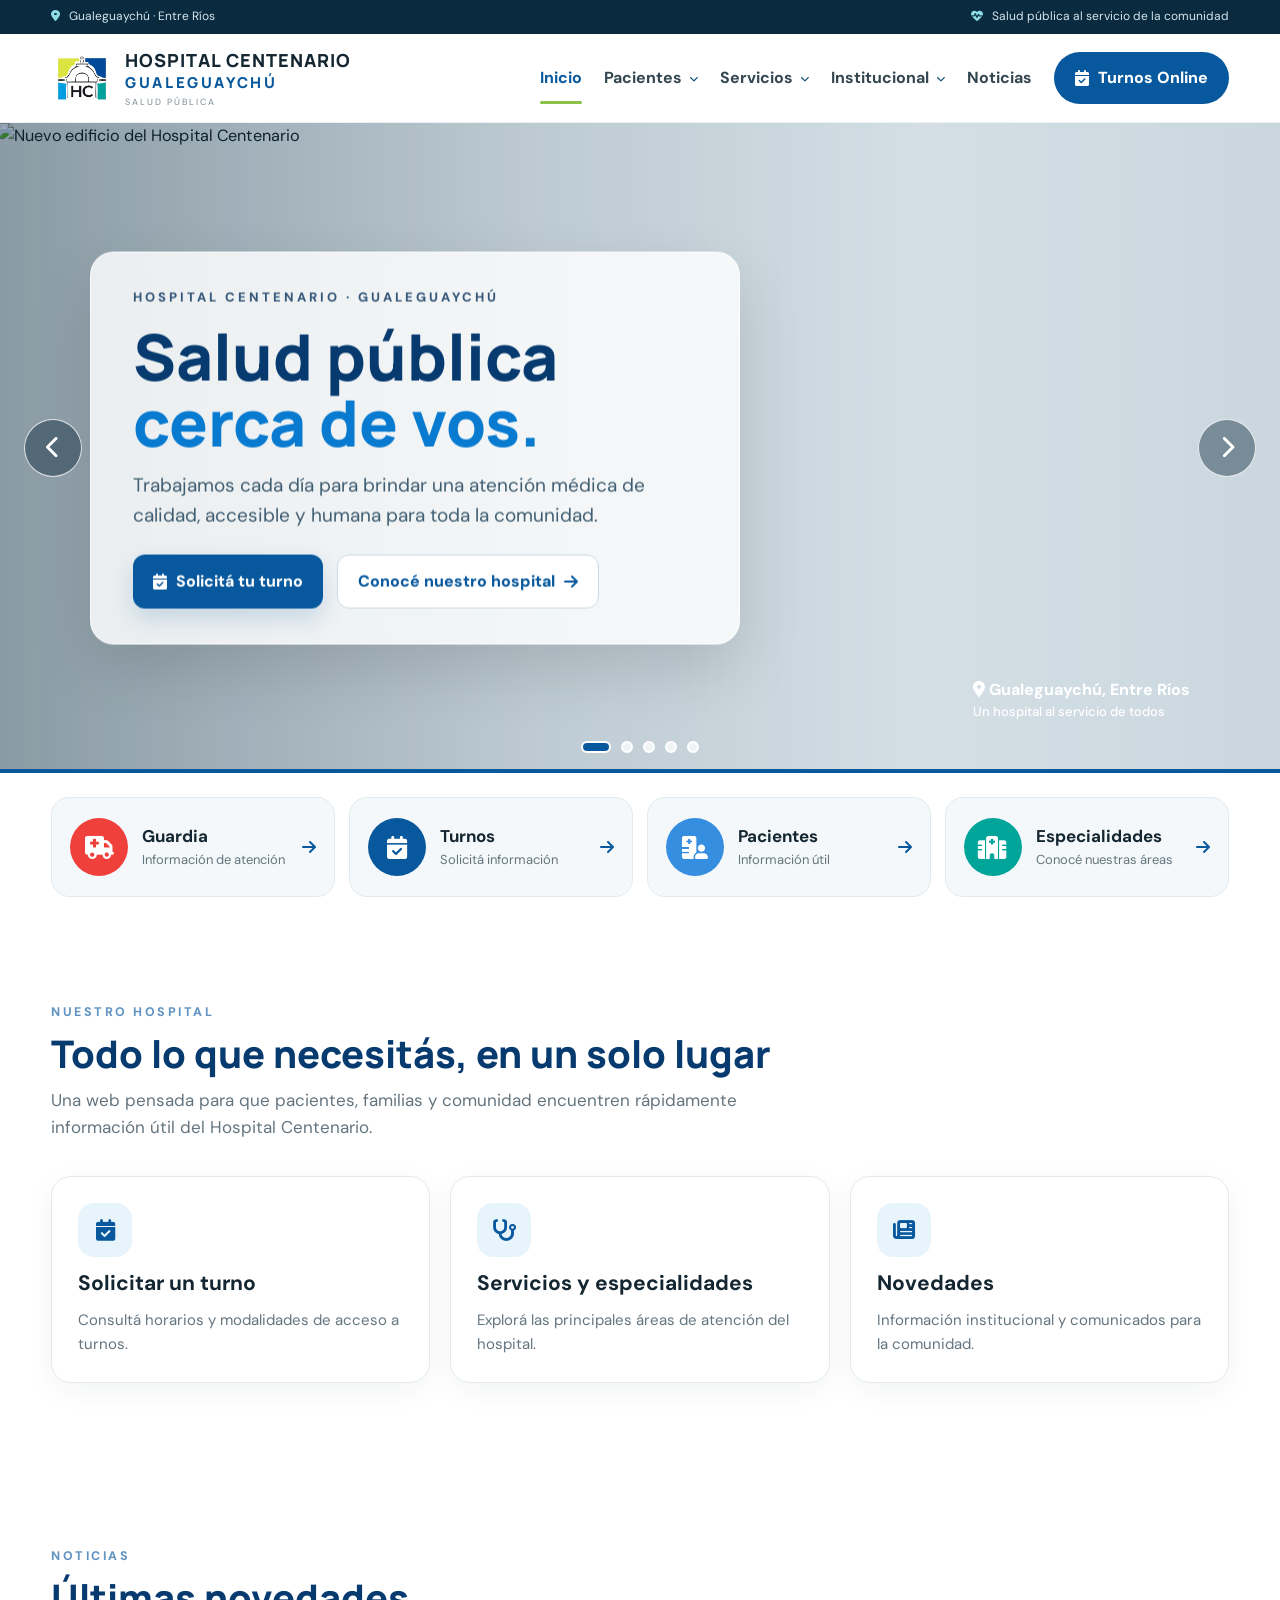
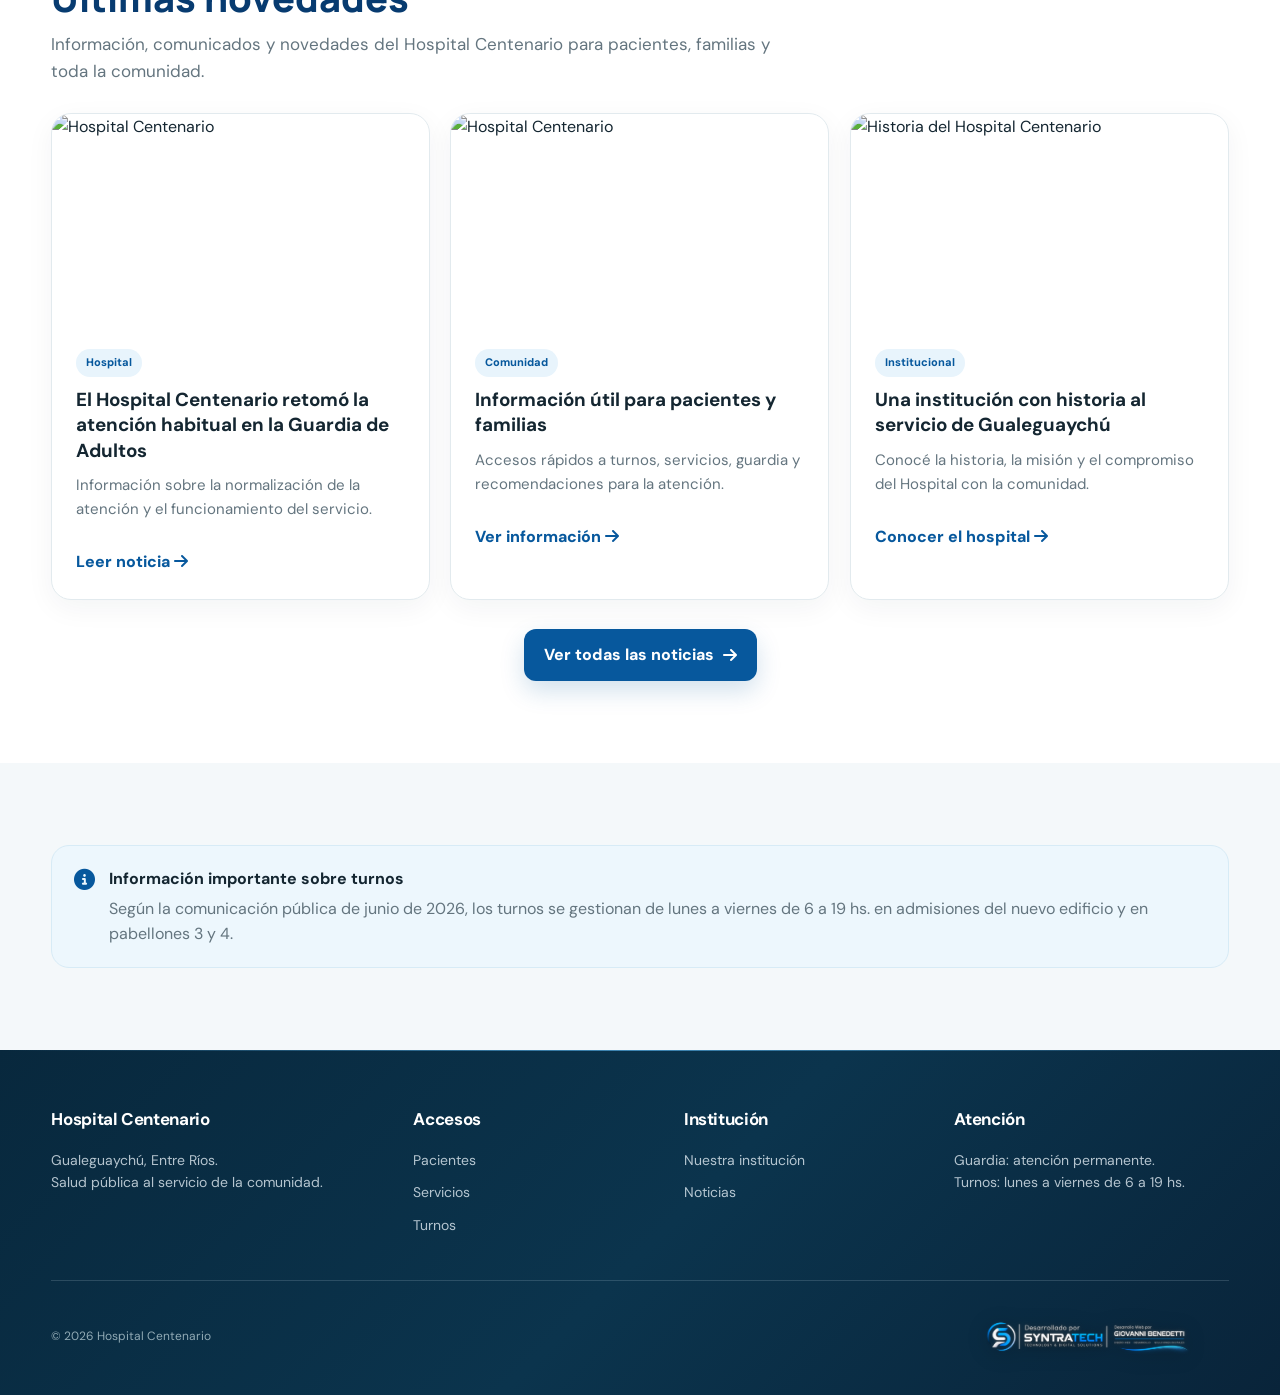
==== index.html @ bd47ceba "initial commit" ====
<!doctype html><html lang="es"><head><meta charset="utf-8"><meta name="viewport" content="width=device-width,initial-scale=1"><meta name="description" content="Hospital Centenario Gualeguaychú"><title>Inicio | Hospital Centenario</title><link rel="preconnect" href="https://fonts.googleapis.com"><link rel="preconnect" href="https://fonts.gstatic.com" crossorigin><link href="https://fonts.googleapis.com/css2?family=DM+Sans:wght@400;500;600;700;800&family=Manrope:wght@700;800&display=swap" rel="stylesheet"><link rel="stylesheet" href="https://cdnjs.cloudflare.com/ajax/libs/font-awesome/6.5.2/css/all.min.css"><link rel="stylesheet" href="style.css"><link rel="stylesheet" href="portal.css"></head><body><div class="topbar"><div class="container topbar__inner"><span><i class="fa-solid fa-location-dot"></i> Gualeguaychú · Entre Ríos</span><span><i class="fa-solid fa-heart-pulse"></i> Salud pública al servicio de la comunidad</span></div></div><header class="header"><div class="container header__inner"><a class="brand" href="index.html"><img src="images/logo.png" alt="Hospital Centenario"><div class="brand__name"><strong>HOSPITAL CENTENARIO</strong><span>GUALEGUAYCHÚ</span><small>SALUD PÚBLICA</small></div></a><button class="menu-toggle" id="menuToggle" aria-label="Abrir menú"><i class="fa-solid fa-bars"></i></button><nav class="nav" id="nav"><a class="active" href="index.html">Inicio</a><div class="nav-dropdown "><button class="nav-dropdown__toggle" type="button" aria-expanded="false" aria-haspopup="true">Pacientes <i class="fa-solid fa-chevron-down"></i></button><div class="nav-dropdown__menu"><a href="turnos.html"><i class="fa-solid fa-calendar-check"></i><span><strong>Turnos y admisión</strong><small>Cómo gestionar tu atención</small></span></a><a href="pacientes.html#guardia"><i class="fa-solid fa-truck-medical"></i><span><strong>Guardia y emergencias</strong><small>Información de atención</small></span></a><a href="pacientes.html#informacion"><i class="fa-solid fa-hospital-user"></i><span><strong>Información para pacientes</strong><small>Antes de venir y preguntas frecuentes</small></span></a></div></div><div class="nav-dropdown "><button class="nav-dropdown__toggle" type="button" aria-expanded="false" aria-haspopup="true">Servicios <i class="fa-solid fa-chevron-down"></i></button><div class="nav-dropdown__menu"><a href="servicios.html#especialidades"><i class="fa-solid fa-stethoscope"></i><span><strong>Especialidades</strong><small>Áreas de atención médica</small></span></a><a href="servicios.html#diagnostico"><i class="fa-solid fa-microscope"></i><span><strong>Diagnóstico y estudios</strong><small>Laboratorio e imágenes</small></span></a><a href="servicios.html#apoyo"><i class="fa-solid fa-hands-holding-circle"></i><span><strong>Servicios de apoyo</strong><small>Atención integral y acompañamiento</small></span></a></div></div><div class="nav-dropdown "><button class="nav-dropdown__toggle" type="button" aria-expanded="false" aria-haspopup="true">Institucional <i class="fa-solid fa-chevron-down"></i></button><div class="nav-dropdown__menu"><a href="institucional.html#historia"><i class="fa-solid fa-landmark"></i><span><strong>Nuestra historia</strong><small>Conocé nuestro recorrido</small></span></a><a href="institucional.html#valores"><i class="fa-solid fa-heart"></i><span><strong>Nuestros valores</strong><small>Principios que nos guían</small></span></a><a href="institucional.html#autoridades"><i class="fa-solid fa-users"></i><span><strong>Autoridades</strong><small>Equipo directivo</small></span></a></div></div><a class="" href="noticias.html">Noticias</a><button class="btn btn--nav" data-turnos><i class="fa-solid fa-calendar-check"></i> Turnos Online</button></nav></div></header><main><section class="hero" id="inicio"><div class="hero__slide active"><img class="hero-photo hero-photo--01" src="https://eldiacdn.eleco.com.ar/media/2024/01/hospital_bice.jpeg" fetchpriority="high" decoding="async" alt="Nuevo edificio del Hospital Centenario"><div class="hero__content"><div class="eyebrow">HOSPITAL CENTENARIO · GUALEGUAYCHÚ</div><h1>Salud pública<br><span>cerca de vos.</span></h1><p>Trabajamos cada día para brindar una atención médica de calidad, accesible y humana para toda la comunidad.</p><div class="hero__actions"><a class="btn btn--primary" href="turnos.html"><i class="fa-solid fa-calendar-check"></i> Solicitá tu turno</a><a class="btn btn--outline" href="institucional.html">Conocé nuestro hospital <i class="fa-solid fa-arrow-right"></i></a></div></div><div class="hero__location"><i class="fa-solid fa-location-dot"></i> Gualeguaychú, Entre Ríos<small>Un hospital al servicio de todos</small></div></div><div class="hero__slide"><img class="hero-photo hero-photo--02" src="images/hero-02-hq.jpg" loading="lazy" decoding="async" alt="Equipo de salud"><div class="hero__content"><div class="eyebrow">EQUIPO DE SALUD</div><h1>Profesionales<br><span>al servicio de la comunidad.</span></h1><p>Un equipo comprometido con la atención integral y el acompañamiento de cada paciente.</p><div class="hero__actions"><a class="btn btn--primary" href="servicios.html">Ver especialidades <i class="fa-solid fa-stethoscope"></i></a><a class="btn btn--outline" href="pacientes.html">Información para pacientes <i class="fa-solid fa-arrow-right"></i></a></div></div></div><div class="hero__slide"><img class="hero-photo hero-photo--03" src="https://media.lacapital.com.ar/p/254cf9d6b8d3db5d94f2492c97a70200/adjuntos/205/imagenes/009/800/0009800820/1200x675/smart/hospital-bicentenario-gualeguaychu-interiorjpg.jpg" loading="lazy" decoding="async" alt="Edificio histórico"><div class="hero__content"><div class="eyebrow">HISTORIA Y COMUNIDAD</div><h1>Una institución<br><span>con historia.</span></h1><p>Conocé nuestra institución y el lugar que ocupa en la historia sanitaria de Gualeguaychú.</p><div class="hero__actions"><a class="btn btn--primary" href="institucional.html">Nuestra historia <i class="fa-solid fa-arrow-right"></i></a></div></div></div><div class="hero__slide"><img class="hero-photo hero-photo--04" src="https://diarioelargentino.com/galeria/fotos/2025/05/09/m_1746826974_44833.webp" loading="lazy" decoding="async" alt="Edificio del hospital"><div class="hero__content"><div class="eyebrow">ATENCIÓN Y SERVICIOS</div><h1>Encontrá la atención<br><span>que necesitás.</span></h1><p>Accedé a guardia, especialidades, laboratorio, diagnóstico y otros servicios.</p><div class="hero__actions"><a class="btn btn--primary" href="servicios.html">Ver servicios <i class="fa-solid fa-hospital"></i></a><a class="btn btn--outline" href="pacientes.html#guardia">Información de guardia <i class="fa-solid fa-arrow-right"></i></a></div></div></div><div class="hero__slide"><img class="hero-photo hero-photo--05" src="https://viapais.com.ar/_next/image/?q=75&url=https%3A%2F%2Fweb-viapais.lilax.io%2Fresizer%2Fv2%2FGEYTQZTFGJTDCZJWHEZTMZJYGQ.jpg&w=980" loading="lazy" decoding="async" alt="Edificio moderno del hospital"><div class="hero__content"><div class="eyebrow">HOSPITAL CENTENARIO</div><h1>Más acceso,<br><span>más salud para todos.</span></h1><p>Información clara para ayudarte a gestionar turnos, consultas y trámites.</p><div class="hero__actions"><a class="btn btn--primary" href="turnos.html">Gestión de turnos <i class="fa-solid fa-calendar-check"></i></a><a class="btn btn--outline" href="pacientes.html">Guía para pacientes <i class="fa-solid fa-arrow-right"></i></a></div></div></div><button class="hero__arrow prev" aria-label="Anterior"><i class="fa-solid fa-chevron-left"></i></button><button class="hero__arrow next" aria-label="Siguiente"><i class="fa-solid fa-chevron-right"></i></button><div class="hero__dots"><button class="hero__dot active" aria-label="Slide 1"></button><button class="hero__dot" aria-label="Slide 2"></button><button class="hero__dot" aria-label="Slide 3"></button><button class="hero__dot" aria-label="Slide 4"></button><button class="hero__dot" aria-label="Slide 5"></button></div><div class="progress" id="heroProgress"></div></section><section class="access"><div class="container access__grid"><a class="access-card red" href="pacientes.html#guardia"><span class="access-icon"><i class="fa-solid fa-truck-medical"></i></span><span><strong>Guardia</strong><small>Información de atención</small></span><i class="fa-solid fa-arrow-right"></i></a><a class="access-card blue" href="turnos.html"><span class="access-icon"><i class="fa-solid fa-calendar-check"></i></span><span><strong>Turnos</strong><small>Solicitá información</small></span><i class="fa-solid fa-arrow-right"></i></a><a class="access-card cyan" href="pacientes.html"><span class="access-icon"><i class="fa-solid fa-hospital-user"></i></span><span><strong>Pacientes</strong><small>Información útil</small></span><i class="fa-solid fa-arrow-right"></i></a><a class="access-card green" href="servicios.html"><span class="access-icon"><i class="fa-solid fa-hospital"></i></span><span><strong>Especialidades</strong><small>Conocé nuestras áreas</small></span><i class="fa-solid fa-arrow-right"></i></a></div></section><section class="section"><div class="container"><div class="section-head"><div class="eyebrow-blue">NUESTRO HOSPITAL</div><h2>Todo lo que necesitás, en un solo lugar</h2><p class="section-lead">Una web pensada para que pacientes, familias y comunidad encuentren rápidamente información útil del Hospital Centenario.</p></div><div class="grid-3"><a class="card" href="turnos.html"><div class="iconbox"><i class="fa-solid fa-calendar-check"></i></div><h3>Solicitar un turno</h3><p>Consultá horarios y modalidades de acceso a turnos.</p></a><a class="card" href="servicios.html"><div class="iconbox"><i class="fa-solid fa-stethoscope"></i></div><h3>Servicios y especialidades</h3><p>Explorá las principales áreas de atención del hospital.</p></a><a class="card" href="noticias.html"><div class="iconbox"><i class="fa-solid fa-newspaper"></i></div><h3>Novedades</h3><p>Información institucional y comunicados para la comunidad.</p></a></div></div></section><section class="section news-home"><div class="container"><div class="section-head"><div class="eyebrow-blue">NOTICIAS</div><h2>Últimas novedades</h2><p class="section-lead">Información, comunicados y novedades del Hospital Centenario para pacientes, familias y toda la comunidad.</p></div><div class="grid-3"><article class="card news-card"><img class="hero-photo hero-photo--05" src="https://viapais.com.ar/_next/image/?q=75&url=https%3A%2F%2Fweb-viapais.lilax.io%2Fresizer%2Fv2%2FGEYTQZTFGJTDCZJWHEZTMZJYGQ.jpg&w=980" loading="lazy" decoding="async" alt="Hospital Centenario"><div class="news-card__body"><span class="tag">Hospital</span><h3>El Hospital Centenario retomó la atención habitual en la Guardia de Adultos</h3><p>Información sobre la normalización de la atención y el funcionamiento del servicio.</p><a href="noticias.html">Leer noticia <i class="fa-solid fa-arrow-right"></i></a></div></article><article class="card news-card"><img class="hero-photo hero-photo--01" src="https://eldiacdn.eleco.com.ar/media/2024/01/hospital_bice.jpeg" fetchpriority="high" decoding="async" alt="Hospital Centenario"><div class="news-card__body"><span class="tag">Comunidad</span><h3>Información útil para pacientes y familias</h3><p>Accesos rápidos a turnos, servicios, guardia y recomendaciones para la atención.</p><a href="pacientes.html">Ver información <i class="fa-solid fa-arrow-right"></i></a></div></article><article class="card news-card"><img class="hero-photo hero-photo--03" src="https://media.lacapital.com.ar/p/254cf9d6b8d3db5d94f2492c97a70200/adjuntos/205/imagenes/009/800/0009800820/1200x675/smart/hospital-bicentenario-gualeguaychu-interiorjpg.jpg" loading="lazy" decoding="async" alt="Historia del Hospital Centenario"><div class="news-card__body"><span class="tag">Institucional</span><h3>Una institución con historia al servicio de Gualeguaychú</h3><p>Conocé la historia, la misión y el compromiso del Hospital con la comunidad.</p><a href="institucional.html">Conocer el hospital <i class="fa-solid fa-arrow-right"></i></a></div></article></div><div class="section-actions"><a class="btn btn--primary" href="noticias.html">Ver todas las noticias <i class="fa-solid fa-arrow-right"></i></a></div></div></section><section class="section alt"><div class="container"><div class="notice"><i class="fa-solid fa-circle-info"></i><div><strong>Información importante sobre turnos</strong><p>Según la comunicación pública de junio de 2026, los turnos se gestionan de lunes a viernes de 6 a 19 hs. en admisiones del nuevo edificio y en pabellones 3 y 4.</p></div></div></div></section></main><footer class="footer"><div class="container footer__grid"><div><h3>Hospital Centenario</h3><p>Gualeguaychú, Entre Ríos.<br>Salud pública al servicio de la comunidad.</p></div><div class="footer-column footer-column--access"><h3>Accesos</h3><a href="pacientes.html">Pacientes</a><a href="servicios.html">Servicios</a><a href="turnos.html">Turnos</a></div><div class="footer-column footer-column--institution"><h3>Institución</h3><a href="institucional.html">Nuestra institución</a><a href="noticias.html">Noticias</a></div><div><h3>Atención</h3><p>Guardia: atención permanente.</p><p>Turnos: lunes a viernes de 6 a 19 hs.</p></div></div><div class="container footer__bottom"><span>© <span id="year"></span> Hospital Centenario</span><span class="footer-project-label"></span><span class="footer-project-signature"><img src="images/firma-syntratech.png" alt="Desarrollado por SyntraTech — Desarrollo Web por Giovanni Benedetti" loading="lazy"></span></div>

</footer><button class="backtop" id="backTop" aria-label="Volver arriba"><i class="fa-solid fa-arrow-up"></i></button><div class="modal" id="turnModal"><div class="modal__box"><button class="modal__close" data-close aria-label="Cerrar"><i class="fa-solid fa-xmark"></i></button><div class="eyebrow-blue">GESTIÓN DE TURNOS</div><h2>¿Cómo querés gestionar tu turno?</h2><p>La información publicada en junio de 2026 indica atención para turnos de lunes a viernes de 6 a 19 hs. en admisiones del nuevo edificio y pabellones 3 y 4.</p><div class="modal-actions"><a href="turnos.html"><strong>Ver información completa</strong><span>Horarios, admisiones y cancelaciones</span></a><a href="tel:+543446428034"><strong>Llamar al hospital</strong><span>+54 3446 42-8034</span></a></div></div></div><script src="portal.js"></script><script src="script.js"></script><script src="v40-enhancements.js"></script>
</body></html>
---- style.css ----
:root{--blue:#07589d;--blue2:#087bd0;--dark:#092a3f;--green:#00a59a;--cyan:#08a8d1;--red:#dc5a50;--ink:#142631;--muted:#64757f;--soft:#f4f8fa;--line:#e2eaee;--white:#fff;--shadow:0 18px 50px rgba(18,48,65,.10);--radius:20px}
*{box-sizing:border-box;margin:0;padding:0}html{scroll-behavior:smooth}body{font-family:"DM Sans",sans-serif;color:var(--ink);background:#fff;line-height:1.6}a{text-decoration:none;color:inherit}button,input,select,textarea{font:inherit}.container{width:min(1180px,92%);margin:auto}
.topbar{height:34px;background:var(--dark);color:#d7e5eb;font-size:12px}.topbar__inner{height:100%;display:flex;justify-content:space-between;align-items:center}.topbar i{color:#8edce8;margin-right:6px}
.header{position:sticky;top:0;z-index:1000;background:rgba(255,255,255,.97);backdrop-filter:blur(15px);border-bottom:1px solid rgba(20,70,95,.08)}.header__inner{min-height:88px;display:flex;align-items:center;justify-content:space-between}.brand{display:flex;align-items:center;gap:12px}.brand img{width:62px;height:62px;object-fit:contain}.brand__name strong,.brand__name span,.brand__name small{display:block;line-height:1.05}.brand__name strong{font:800 18px Manrope,sans-serif;letter-spacing:1px}.brand__name span{color:var(--blue);font:800 15px Manrope,sans-serif;letter-spacing:2.6px}.brand__name small{margin-top:5px;color:#7d8c94;font-size:9px;letter-spacing:2px}.nav{display:flex;align-items:center;gap:22px}.nav a{font-size:14px;font-weight:700;color:#334650;padding:31px 0;position:relative}.nav a:hover,.nav a.active{color:var(--blue)}.nav a.active:after{content:"";position:absolute;left:0;right:0;bottom:18px;height:3px;border-radius:10px;background:var(--blue)}.btn{border:0;border-radius:12px;padding:13px 20px;display:inline-flex;align-items:center;justify-content:center;gap:9px;font-weight:800;cursor:pointer;transition:.25s}.btn:hover{transform:translateY(-2px)}.btn--nav{background:var(--blue);color:#fff;border-radius:999px;padding:13px 21px}.btn--primary{background:var(--blue);color:#fff;box-shadow:0 10px 25px rgba(7,88,157,.18)}.btn--outline{background:#fff;color:var(--blue);border:1px solid #cbdce6}.btn--danger{background:var(--red);color:#fff}.menu-toggle{display:none;border:0;background:transparent;font-size:25px;color:var(--ink)}
.hero{position:relative;height:650px;overflow:hidden;background:#dce7ed}.hero__slide{position:absolute;inset:0;opacity:0;visibility:hidden;transition:opacity .7s}.hero__slide.active{opacity:1;visibility:visible}.hero__slide img{width:100%;height:100%;object-fit:cover;filter:saturate(1.04) contrast(1.03);transform:scale(1.015);backface-visibility:hidden;-webkit-backface-visibility:hidden}.hero__slide:after{content:"";position:absolute;inset:0;background:linear-gradient(90deg,rgba(5,31,48,.38) 0%,rgba(5,31,48,.14) 42%,rgba(5,31,48,.04) 72%,rgba(5,31,48,.08) 100%);pointer-events:none}.hero__content{position:absolute;z-index:2;left:7%;top:50%;transform:translateY(-50%);width:min(650px,58%);padding:35px 42px;background:rgba(255,255,255,.82);backdrop-filter:blur(8px);border:1px solid rgba(255,255,255,.75);border-radius:24px;box-shadow:0 25px 60px rgba(0,0,0,.13)}.eyebrow{font-size:13px;font-weight:800;letter-spacing:3px;color:#35577a}.hero h1{font:800 clamp(42px,5vw,70px)/1.03 Manrope,sans-serif;margin:15px 0;color:#073b70}.hero h1 span{color:#087bd0}.hero p{font-size:19px;color:#3e5c70;max-width:610px}.hero__actions{display:flex;gap:14px;margin-top:24px}.hero__arrow{position:absolute;z-index:4;top:50%;transform:translateY(-50%);width:58px;height:58px;border-radius:50%;border:1px solid rgba(255,255,255,.8);background:rgba(5,35,55,.42);color:#fff;font-size:23px;cursor:pointer}.hero__arrow.prev{left:24px}.hero__arrow.next{right:24px}.hero__dots{position:absolute;z-index:5;bottom:20px;left:50%;transform:translateX(-50%);display:flex;gap:10px}.hero__dot{width:12px;height:12px;border-radius:50%;border:2px solid #fff;background:rgba(255,255,255,.75);cursor:pointer}.hero__dot.active{width:30px;border-radius:20px;background:var(--blue)}.hero__location{position:absolute;z-index:3;right:7%;bottom:50px;color:#fff;font-weight:800;font-size:16px}.hero__location small{display:block;font-weight:500;font-size:13px}.progress{position:absolute;z-index:5;left:0;bottom:0;height:4px;background:var(--blue);width:0}.progress.run{animation:progress 5s linear forwards}@keyframes progress{from{width:0}to{width:100%}}
.access{padding:24px 0;background:#fff}.access__grid{display:grid;grid-template-columns:repeat(4,1fr);gap:14px}.access-card{border:1px solid var(--line);background:var(--soft);border-radius:18px;padding:18px;display:flex;align-items:center;gap:14px;min-height:100px;transition:.25s}.access-card:hover{transform:translateY(-3px);box-shadow:var(--shadow)}.access-icon{width:58px;height:58px;border-radius:50%;display:grid;place-items:center;color:#fff;font-size:23px;flex:0 0 auto}.access-card strong{display:block;font-size:17px}.access-card small{display:block;color:var(--muted);font-size:13px}.access-card>i{margin-left:auto;color:var(--blue)}.blue .access-icon{background:var(--blue)}.red .access-icon{background:#ef403b}.green .access-icon{background:var(--green)}.cyan .access-icon{background:#368ee0}
.section{padding:82px 0}.section.alt{background:var(--soft)}.section-head{margin-bottom:35px}.eyebrow-blue{color:var(--blue);font-size:13px;font-weight:800;letter-spacing:2px}.section h2{font:800 38px/1.1 Manrope,sans-serif;color:#073b70;margin-top:10px}.section-lead{color:var(--muted);max-width:760px;font-size:17px;margin-top:12px}.grid-3{display:grid;grid-template-columns:repeat(3,1fr);gap:20px}.grid-2{display:grid;grid-template-columns:repeat(2,1fr);gap:22px}.card{background:#fff;border:1px solid var(--line);border-radius:20px;padding:26px;box-shadow:0 8px 28px rgba(18,48,65,.05)}.card h3{font-size:21px;margin:10px 0 7px}.card p{color:var(--muted);font-size:15px}.iconbox{width:54px;height:54px;border-radius:16px;display:grid;place-items:center;background:#e8f4fc;color:var(--blue);font-size:22px}.list{display:grid;gap:12px;margin-top:20px}.list li{list-style:none;padding:14px 16px;background:#fff;border:1px solid var(--line);border-radius:12px}.list li i{color:var(--blue);margin-right:9px}
.page-hero{padding:70px 0;background:linear-gradient(120deg,#eaf5fb,#fff);border-bottom:1px solid var(--line)}.page-hero h1{font:800 48px/1.08 Manrope,sans-serif;color:#073b70}.page-hero p{font-size:18px;color:var(--muted);max-width:760px;margin-top:12px}.breadcrumb{font-size:13px;color:var(--muted);margin-bottom:12px}.breadcrumb a{color:var(--blue);font-weight:700}
.notice{background:#edf7fd;border:1px solid #d7ebf6;border-radius:18px;padding:20px 22px;display:flex;gap:14px;align-items:flex-start}.notice i{color:var(--blue);font-size:21px;margin-top:3px}.notice strong{display:block}.notice p{color:var(--muted);margin-top:4px}
.news-card{overflow:hidden;padding:0}.news-card img{width:100%;height:210px;object-fit:cover}.news-card__body{padding:23px}.tag{display:inline-block;padding:5px 10px;border-radius:999px;background:#e8f4fc;color:var(--blue);font-size:11px;font-weight:800}.news-card h3{margin:12px 0 8px}.news-card a{color:var(--blue);font-weight:800;display:inline-block;margin-top:12px}
.form-grid{display:grid;grid-template-columns:1fr 1fr;gap:18px}.field{display:grid;gap:7px}.field.full{grid-column:1/-1}.field label{font-weight:700;font-size:14px}.field input,.field select,.field textarea{width:100%;border:1px solid #d6e2e8;border-radius:12px;padding:13px 14px;background:#fff;outline:none}.field textarea{min-height:130px;resize:vertical}.field input:focus,.field select:focus,.field textarea:focus{border-color:var(--blue);box-shadow:0 0 0 3px rgba(7,88,157,.08)}
.footer{background:#092a3f;color:#d7e5eb;padding:50px 0 25px}.footer__grid{display:grid;grid-template-columns:1.4fr 1fr 1fr 1.2fr;gap:35px}.footer h3{color:#fff;font-size:17px;margin-bottom:14px}.footer p,.footer a{color:#afc3cd;font-size:14px}.footer a{display:block;margin:8px 0}.footer a:hover{color:#fff}.footer__bottom{border-top:1px solid rgba(255,255,255,.12);margin-top:30px;padding-top:18px;display:flex;justify-content:space-between;font-size:12px;color:#91aab5}
.modal{position:fixed;inset:0;background:rgba(4,25,38,.65);z-index:2000;display:none;align-items:center;justify-content:center;padding:20px}.modal.open{display:flex}.modal__box{width:min(640px,100%);background:#fff;border-radius:24px;padding:30px;position:relative;box-shadow:0 30px 90px rgba(0,0,0,.25)}.modal__close{position:absolute;right:18px;top:15px;border:0;background:#eef5f8;border-radius:50%;width:40px;height:40px;cursor:pointer}.modal h2{font:800 30px Manrope,sans-serif;color:#073b70}.modal p{color:var(--muted);margin:8px 0 18px}.modal-actions{display:grid;gap:12px}.modal-actions a{padding:15px;border:1px solid var(--line);border-radius:14px}.modal-actions a strong{display:block}.modal-actions a span{color:var(--muted);font-size:13px}
.backtop{position:fixed;right:20px;bottom:20px;width:46px;height:46px;border:0;border-radius:50%;background:var(--blue);color:#fff;display:none;z-index:900}.backtop.show{display:block}
@media(max-width:1000px){.nav{gap:13px}.nav a{font-size:13px}.access__grid{grid-template-columns:repeat(2,1fr)}.grid-3{grid-template-columns:1fr 1fr}.footer__grid{grid-template-columns:1fr 1fr}.hero__content{left:5%;width:70%}}
@media(max-width:760px){.topbar{display:none}.header__inner{min-height:76px}.brand img{width:54px;height:54px}.brand__name strong{font-size:14px}.brand__name span{font-size:12px}.menu-toggle{display:block}.nav{position:absolute;left:4%;right:4%;top:76px;background:#fff;border:1px solid var(--line);border-radius:16px;padding:10px;display:none;flex-direction:column;align-items:stretch;gap:0;box-shadow:var(--shadow)}.nav.open{display:flex}.nav a{padding:13px 14px}.nav a.active:after{display:none}.btn--nav{margin:5px}.hero{height:650px}.hero__content{left:4%;right:4%;width:auto;top:auto;bottom:58px;transform:none;padding:25px}.hero h1{font-size:38px}.hero p{font-size:16px}.hero__actions{flex-direction:column}.hero__location{display:none}.hero__arrow{width:44px;height:44px}.hero__arrow.prev{left:12px}.hero__arrow.next{right:12px}.access__grid,.grid-3,.grid-2,.form-grid{grid-template-columns:1fr}.section{padding:60px 0}.section h2,.page-hero h1{font-size:34px}.footer__grid{grid-template-columns:1fr}.field.full{grid-column:auto}}

/* V13 — new public photography pass: no artificial blur */
.hero__slide .hero-photo--01{object-position:center center}.hero__slide .hero-photo--02{object-position:center 48%}.hero__slide .hero-photo--03{object-position:center 48%}.hero__slide .hero-photo--04{object-position:center center}.hero__slide .hero-photo--05{object-position:center 48%}

/* V14 — menú desplegable Institucional */
.nav-dropdown{position:relative;height:100%;display:flex;align-items:center}
.nav-dropdown__toggle{border:0;background:transparent;color:#334650;font-size:14px;font-weight:700;padding:31px 0;cursor:pointer;display:flex;align-items:center;gap:7px;position:relative}
.nav-dropdown__toggle i{font-size:10px;transition:transform .2s}
.nav-dropdown:hover .nav-dropdown__toggle,.nav-dropdown.is-active .nav-dropdown__toggle{color:var(--blue)}
.nav-dropdown:hover .nav-dropdown__toggle i,.nav-dropdown.open .nav-dropdown__toggle i{transform:rotate(180deg)}
.nav-dropdown.is-active .nav-dropdown__toggle:after{content:"";position:absolute;left:0;right:0;bottom:18px;height:3px;border-radius:10px;background:var(--blue)}
.nav-dropdown__menu{position:absolute;top:76px;left:50%;transform:translate(-50%,8px);width:275px;background:#fff;border:1px solid var(--line);border-radius:16px;padding:8px;box-shadow:0 20px 45px rgba(18,48,65,.14);opacity:0;visibility:hidden;pointer-events:none;transition:.2s;z-index:1100}
.nav-dropdown:hover .nav-dropdown__menu,.nav-dropdown.open .nav-dropdown__menu{opacity:1;visibility:visible;pointer-events:auto;transform:translate(-50%,0)}
.nav-dropdown__menu a{padding:12px 13px!important;margin:0;display:flex;align-items:center;gap:12px;border-radius:11px;color:#334650!important}
.nav-dropdown__menu a:after{display:none!important}
.nav-dropdown__menu a:hover{background:#f1f7fa;color:var(--blue)!important}
.nav-dropdown__menu a>i{width:34px;height:34px;border-radius:10px;background:#e8f4fc;color:var(--blue);display:grid;place-items:center;flex:0 0 auto}
.nav-dropdown__menu a span{display:block}
.nav-dropdown__menu a strong,.nav-dropdown__menu a small{display:block;line-height:1.25}
.nav-dropdown__menu a strong{font-size:14px}
.nav-dropdown__menu a small{font-size:11px;color:var(--muted);margin-top:2px}
.history-timeline{display:grid;gap:10px;margin-top:24px}
.history-timeline div{display:flex;align-items:center;gap:16px;padding:13px 15px;background:#f4f8fa;border:1px solid var(--line);border-radius:13px}
.history-timeline strong{min-width:55px;color:var(--blue);font:800 18px Manrope,sans-serif}
.history-timeline span{color:var(--muted);font-size:14px}
.authority-card{position:relative;padding-top:30px}
.authority-avatar{width:110px;height:110px;border-radius:50%;overflow:hidden;display:grid;place-items:center;background:#e8f4fc;color:var(--blue);font-size:28px;margin:0 auto 18px;border:4px solid #fff;box-shadow:0 6px 18px rgba(0,0,0,.12)}
.authority-avatar img{width:100%;height:100%;object-fit:cover;object-position:center top;display:block}
.authority-card .tag{display:inline-block;margin-bottom:8px}
.source-note{margin-top:20px;color:var(--muted);font-size:12px}
@media(max-width:1000px){.nav-dropdown__toggle{font-size:13px}}
@media(max-width:760px){.nav-dropdown{display:block;height:auto}.nav-dropdown__toggle{width:100%;justify-content:space-between;padding:13px 14px}.nav-dropdown.is-active .nav-dropdown__toggle:after{display:none}.nav-dropdown__menu{position:static;width:auto;transform:none!important;display:none;opacity:1;visibility:visible;pointer-events:auto;box-shadow:none;border:0;border-top:1px solid var(--line);border-radius:0;padding:5px 0 5px 10px}.nav-dropdown.open .nav-dropdown__menu{display:block}.nav-dropdown__menu a{padding:11px 12px!important}.history-timeline strong{min-width:45px}}

/* V15 — menús desplegables Pacientes + Servicios + Institucional */
.nav-dropdown__menu{width:300px}
.nav-dropdown__menu a>i{font-size:14px}
@media(max-width:760px){.nav-dropdown__menu{width:auto}.nav-dropdown+.nav-dropdown{border-top:1px solid var(--line)}}

/* V16 — navegación institucional tipo menú desplegable limpio */
.nav > a,
.nav-dropdown__toggle{
  position:relative;
}
.nav > a:hover,
.nav > a.active,
.nav-dropdown:hover .nav-dropdown__toggle,
.nav-dropdown.is-active .nav-dropdown__toggle{
  color:var(--blue);
}
.nav > a:hover:after,
.nav-dropdown__toggle:hover:after,
.nav-dropdown.is-active .nav-dropdown__toggle:after{
  content:"";
  position:absolute;
  left:0;
  right:0;
  bottom:18px;
  height:3px;
  border-radius:0;
  background:#8bc34a;
}
.nav > a.active:after{background:#8bc34a}

.nav-dropdown__menu{
  width:200px;
  top:76px;
  left:50%;
  padding:0;
  border:0;
  border-radius:0;
  box-shadow:0 8px 20px rgba(18,48,65,.16);
  background:#fff;
}
.nav-dropdown__menu a{
  position:relative;
  display:block;
  width:100%;
  padding:15px 20px!important;
  margin:0;
  border-radius:0!important;
  color:#064b70!important;
  background:#fff!important;
  font-size:13px;
  font-weight:500;
  line-height:1.25;
  text-decoration:none;
}
.nav-dropdown__menu a + a{border-top:1px solid #edf0f2}
.nav-dropdown__menu a:hover{
  color:#064b70!important;
  background:#fff!important;
}
.nav-dropdown__menu a:hover:after{
  content:"";
  position:absolute;
  left:20px;
  right:20px;
  bottom:7px;
  height:2px;
  background:#8bc34a;
  border-radius:0;
}
.nav-dropdown__menu a > i{display:none!important}
.nav-dropdown__menu a span{display:block}
.nav-dropdown__menu a strong{font-size:13px;font-weight:500}
.nav-dropdown__menu a small{display:none}
.nav-dropdown__toggle i{font-size:9px;color:#064b70}

@media(max-width:760px){
  .nav > a:hover:after,
  .nav-dropdown__toggle:hover:after,
  .nav-dropdown.is-active .nav-dropdown__toggle:after{display:none}
  .nav-dropdown__menu{
    width:auto;
    padding:4px 0 4px 8px;
    box-shadow:none;
    background:#fff;
  }
  .nav-dropdown__menu a{
    padding:12px 14px!important;
    font-size:13px;
  }
  .nav-dropdown__menu a:hover:after{left:14px;right:14px;bottom:5px}
}

/* V21 — autoridades con cuatro perfiles */
.authority-grid{grid-template-columns:repeat(4,minmax(0,1fr));}
.authority-card h3{font-size:17px;line-height:1.25;}
@media(max-width:1000px){.authority-grid{grid-template-columns:repeat(2,minmax(0,1fr));}}
@media(max-width:600px){.authority-grid{grid-template-columns:1fr;}}

/* =========================================
   V40 — Hover suave para las 3 tarjetas
   ========================================= */

.hero-cards a,
.hero-cards button,
.hero-cards .card,
.hero-cards .service-card,
.hero-cards .feature-card,
.cards-grid > a,
.cards-grid > button,
.cards-grid > .card,
.cards-grid > .service-card,
.cards-grid > .feature-card {
  transition:
    transform 220ms ease,
    box-shadow 220ms ease,
    border-color 220ms ease,
    background-color 220ms ease;
  will-change: transform;
}

/* Si las tarjetas usan otra clase, este selector general
   toma los enlaces/tarjetas de la sección de tres accesos. */
section a.card,
section .card-link,
section .quick-card,
section .access-card,
section .home-card {
  transition:
    transform 220ms ease,
    box-shadow 220ms ease,
    border-color 220ms ease,
    background-color 220ms ease;
}

.hero-cards a:hover,
.hero-cards button:hover,
.hero-cards .card:hover,
.hero-cards .service-card:hover,
.hero-cards .feature-card:hover,
.cards-grid > a:hover,
.cards-grid > button:hover,
.cards-grid > .card:hover,
.cards-grid > .service-card:hover,
.cards-grid > .feature-card:hover,
section a.card:hover,
section .card-link:hover,
section .quick-card:hover,
section .access-card:hover,
section .home-card:hover {
  transform: translateY(-4px);
  box-shadow: 0 12px 28px rgba(11, 45, 77, 0.11);
  border-color: rgba(0, 102, 170, 0.28);
}

.hero-cards a:hover .icon,
.hero-cards .card:hover .icon,
.cards-grid > a:hover .icon,
.cards-grid > .card:hover .icon {
  transform: scale(1.04);
}

.hero-cards .icon,
.cards-grid .icon {
  transition: transform 220ms ease, background-color 220ms ease;
}

@media (prefers-reduced-motion: reduce) {
  .hero-cards *,
  .cards-grid *,
  section a.card,
  section .card-link,
  section .quick-card,
  section .access-card,
  section .home-card {
    transition: none !important;
    transform: none !important;
  }
}

/* =========================================
   V40 — Hover suave para tarjetas de noticias
   ========================================= */

.news-grid article,
.news-grid .news-card,
.news-grid .card,
.news-grid a,
.noticias-grid article,
.noticias-grid .news-card,
.noticias-grid .card,
.noticias-grid a,
.news-card,
.noticia-card,
.noticias-card,
article.card,
article {
  transition:
    transform 240ms ease,
    box-shadow 240ms ease,
    border-color 240ms ease,
    background-color 240ms ease;
  will-change: transform;
}

/* Elevación elegante, sin exagerar */
.news-grid article:hover,
.news-grid .news-card:hover,
.news-grid .card:hover,
.news-grid a:hover,
.noticias-grid article:hover,
.noticias-grid .news-card:hover,
.noticias-grid .card:hover,
.noticias-grid a:hover,
.news-card:hover,
.noticia-card:hover,
.noticias-card:hover,
article.card:hover,
article:hover {
  transform: translateY(-5px);
  box-shadow: 0 14px 30px rgba(11, 45, 77, 0.12);
  border-color: rgba(0, 102, 170, 0.30);
}

/* La imagen acompaña el movimiento de forma muy sutil */
.news-grid img,
.noticias-grid img,
.news-card img,
.noticia-card img,
.noticias-card img,
article.card img,
article img {
  transition: transform 320ms ease;
}

.news-grid article:hover img,
.news-grid .news-card:hover img,
.news-grid .card:hover img,
.noticias-grid article:hover img,
.noticias-grid .news-card:hover img,
.noticias-grid .card:hover img,
.news-card:hover img,
.noticia-card:hover img,
.noticias-card:hover img,
article.card:hover img,
article:hover img {
  transform: scale(1.025);
}

/* El enlace de lectura gana un pequeño énfasis */
.news-grid a:hover,
.noticias-grid a:hover,
.news-card a:hover,
.noticia-card a:hover,
.noticias-card a:hover {
  color: #005fae;
}

/* Accesibilidad */
@media (prefers-reduced-motion: reduce) {
  .news-grid *,
  .noticias-grid *,
  .news-card *,
  .noticia-card *,
  .noticias-card *,
  article * {
    transition: none !important;
    transform: none !important;
  }
}

/* V40 — Corrección de flechas en preguntas frecuentes */
.faq-item button,
.faq-item summary,
.faq-question,
.accordion-trigger,
details > summary {
  display: flex;
  align-items: center;
  justify-content: space-between;
  gap: 1rem;
}

.faq-item .faq-chevron,
.faq-question .faq-chevron,
.accordion-trigger .faq-chevron,
details > summary .faq-chevron {
  flex: 0 0 auto;
  display: inline-block;
  margin-left: auto;
  font-size: .95rem;
  line-height: 1;
  transition: transform 220ms ease;
}

.faq-item[open] .faq-chevron,
details[open] > summary .faq-chevron,
.faq-item.active .faq-chevron,
.accordion-item.active .faq-chevron {
  transform: rotate(180deg);
}

@media (prefers-reduced-motion: reduce) {
  .faq-item .faq-chevron,
  .faq-question .faq-chevron,
  .accordion-trigger .faq-chevron,
  details > summary .faq-chevron {
    transition: none;
  }
}



/* =========================================
   V40 — Footer premium + firma SyntraTech
   ========================================= */

.footer {
  position: relative;
  overflow: hidden;
  padding: 56px 0 24px;
  background:
    linear-gradient(135deg, #08283d 0%, #0b344d 52%, #09243a 100%);
  color: #f4f8fc;
}

.footer::before {
  content: "";
  position: absolute;
  inset: 0 0 auto;
  height: 1px;
  background: linear-gradient(
    90deg,
    transparent,
    rgba(91, 181, 238, .65),
    transparent
  );
}

.footer__grid {
  position: relative;
  z-index: 1;
  gap: 42px;
}

.footer h3 {
  margin-bottom: 16px;
  color: #ffffff;
  font-weight: 700;
  letter-spacing: -.02em;
}

.footer p,
.footer a {
  color: rgba(235, 244, 251, .76);
}

.footer a {
  display: inline-block;
  margin-bottom: 9px;
  text-decoration: none;
  transition: color 180ms ease, transform 180ms ease;
}

.footer a:hover {
  color: #ffffff;
  transform: translateX(3px);
}

.footer__bottom {
  position: relative;
  z-index: 1;
  margin-top: 34px;
  padding-top: 20px;
  border-top: 1px solid rgba(214, 235, 249, .16);
}

.footer-signature {
  position: absolute;
  right: 30px;
  bottom: 18px;
  z-index: 2;
  width: min(245px, 25vw);
  pointer-events: none;
}

.footer-signature img {
  display: block;
  width: 100%;
  height: auto;
  object-fit: contain;
  opacity: .92;
  filter: drop-shadow(0 5px 14px rgba(0, 0, 0, .24));
  transition: opacity 220ms ease, transform 220ms ease;
}

.footer-signature img:hover {
  opacity: 1;
  transform: translateY(-2px);
}

@media (max-width: 900px) {
  .footer {
    padding-bottom: 150px;
  }

  .footer-signature {
    right: 24px;
    bottom: 20px;
    width: 220px;
  }
}

@media (max-width: 560px) {
  .footer {
    padding-bottom: 125px;
  }

  .footer-signature {
    right: 18px;
    bottom: 16px;
    width: 185px;
  }
}

@media (prefers-reduced-motion: reduce) {
  .footer a,
  .footer-signature img {
    transition: none;
  }
}



/* =========================================
   V40 — Corrección final del footer
   ========================================= */

/* Cada enlace de Accesos e Institución queda en su propia línea */
.footer-column--access a,
.footer-column--institution a {
  display: block !important;
  width: fit-content;
  margin: 0 0 10px;
  white-space: normal;
}

/* La zona inferior queda organizada en dos lados */
.footer__bottom {
  display: flex;
  align-items: center;
  justify-content: space-between;
  gap: 24px;
  flex-wrap: wrap;
}

.footer__bottom > :first-child {
  flex: 1 1 auto;
  min-width: 180px;
}

.footer__bottom > :last-child {
  display: flex;
  align-items: center;
  justify-content: flex-end;
  gap: 18px;
  flex: 0 1 auto;
  min-width: 0;
  text-align: right;
}

.footer-project-label {
  white-space: nowrap;
  color: rgba(235, 244, 251, .76);
}

.footer-project-signature {
  display: inline-flex;
  align-items: center;
  width: 190px;
  max-width: 22vw;
}

.footer-project-signature img {
  display: block;
  width: 100%;
  height: auto;
  max-height: 44px;
  object-fit: contain;
  opacity: .94;
  filter: drop-shadow(0 3px 9px rgba(0, 0, 0, .22));
}

/* Elimina cualquier posicionamiento antiguo de la firma */
.footer-signature {
  display: none !important;
}

@media (max-width: 760px) {
  .footer__bottom {
    align-items: flex-start;
    flex-direction: column;
  }

  .footer__bottom > :last-child {
    width: 100%;
    justify-content: flex-start;
    flex-wrap: wrap;
    text-align: left;
  }

  .footer-project-signature {
    width: 180px;
    max-width: 75vw;
  }
}



/* V40 — Firma más grande y visible, sin texto adicional */
.footer-project-signature {
  display: inline-flex;
  align-items: center;
  justify-content: flex-end;
  width: 285px;
  max-width: 34vw;
  margin-left: auto;
}

.footer-project-signature img {
  display: block;
  width: 100%;
  height: auto;
  max-height: 70px;
  object-fit: contain;
  opacity: 1;
  filter: drop-shadow(0 3px 10px rgba(0, 0, 0, .25));
}

.footer__bottom > :last-child {
  justify-content: flex-end;
  gap: 0;
}

@media (max-width: 760px) {
  .footer-project-signature {
    width: 245px;
    max-width: 80vw;
    margin-left: 0;
  }

  .footer-project-signature img {
    max-height: 62px;
  }
}



/* Comprobante — presentación final */
.appointment-receipt {
  margin: 32px 0;
  padding: 28px;
  border: 1px solid #cfe0ed;
  border-radius: 18px;
  background: linear-gradient(145deg, #ffffff, #f2f8fc);
  box-shadow: 0 16px 40px rgba(8, 44, 67, .10);
}
.appointment-receipt[hidden] { display: none !important; }
.receipt-kicker { color: #0b65a8; font-size: 11px; font-weight: 800; letter-spacing: .16em; }
.receipt-header h2 { margin: 8px 0; color: #082c43; }
.receipt-header p { color: #60798b; margin: 0 0 22px; }
.receipt-details { display: grid; grid-template-columns: repeat(2, minmax(0, 1fr)); gap: 12px; }
.receipt-details > div { padding: 14px; border-radius: 12px; background: #fff; border: 1px solid #e1ebf2; }
.receipt-details strong, .receipt-details span { display: block; }
.receipt-details strong { color: #456477; font-size: 12px; margin-bottom: 4px; }
.receipt-details span { color: #102b3b; font-weight: 700; }
.receipt-status { color: #16844a !important; }
.receipt-actions { display: flex; flex-wrap: wrap; gap: 12px; margin-top: 22px; }
.btn-secondary { border: 1px solid #b9d1e2; background: #fff; color: #075d9b; }
@media (max-width: 650px) {
  .receipt-details { grid-template-columns: 1fr; }
}
@media print {
  body * { visibility: hidden !important; }
  .appointment-receipt, .appointment-receipt * { visibility: visible !important; }
  .appointment-receipt { position: absolute; left: 0; top: 0; width: 100%; box-shadow: none; }
  .receipt-actions { display: none !important; }
}
---- portal.css ----
/* V9 - Portal funcional: componentes interactivos */
.portal-toolbar{display:flex;gap:12px;flex-wrap:wrap;align-items:center;margin:0 0 28px}
.portal-search{flex:1;min-width:240px;position:relative}.portal-search i{position:absolute;left:16px;top:50%;transform:translateY(-50%);color:#557}.portal-search input{width:100%;padding:15px 18px 15px 46px;border:1px solid var(--line);border-radius:14px;background:#fff;font:inherit}
.filter-btn{border:1px solid var(--line);background:#fff;color:var(--ink);padding:13px 16px;border-radius:12px;font-weight:700;cursor:pointer}.filter-btn.active,.filter-btn:hover{background:#07589d;color:#fff;border-color:#07589d}
.service-card.is-hidden{display:none}.service-meta{display:flex;gap:8px;flex-wrap:wrap;margin-top:12px}.service-pill{font-size:.8rem;padding:6px 9px;border-radius:999px;background:#eef6fb;color:#07589d;font-weight:700}
.faq{display:grid;gap:12px}.faq-item{border:1px solid var(--line);border-radius:16px;background:#fff;overflow:hidden}.faq-q{width:100%;display:flex;justify-content:space-between;gap:20px;align-items:center;text-align:left;border:0;background:transparent;padding:20px;font:inherit;font-weight:800;color:var(--ink);cursor:pointer}.faq-a{display:none;padding:0 20px 20px;color:var(--muted)}.faq-item.open .faq-a{display:block}.faq-item.open .faq-q i{transform:rotate(180deg)}
.form-progress{display:flex;gap:8px;margin-bottom:24px}.form-step{height:6px;flex:1;border-radius:999px;background:#e5edf2}.form-step.active{background:#07589d}.step-panel{display:none}.step-panel.active{display:block}.step-actions{display:flex;justify-content:space-between;gap:12px;margin-top:22px}.form-status{margin-top:15px;padding:12px 14px;border-radius:12px;display:none}.form-status.show{display:block}.form-status.success{background:#e8f8f1;color:#087b5a}.form-status.error{background:#fff0ef;color:#a52d25}
.contact-options{display:grid;grid-template-columns:repeat(3,1fr);gap:16px;margin-bottom:24px}.contact-option{padding:20px;border:1px solid var(--line);border-radius:16px;background:#fff}.contact-option strong{display:block;margin-bottom:6px}.contact-option a{color:#07589d;font-weight:800}
.news-card[data-modal-news]{cursor:pointer}.news-modal-content{max-height:65vh;overflow:auto}.news-modal-content img{width:100%;max-height:300px;object-fit:cover;border-radius:14px;margin-bottom:18px}
.portal-alert{display:flex;gap:14px;align-items:flex-start;padding:18px 20px;border-radius:16px;background:#eef7ff;border:1px solid #cfe6f8;color:#16405f}.portal-alert i{font-size:22px;color:#07589d;margin-top:2px}
.a11y{position:fixed;right:20px;bottom:20px;z-index:80;display:flex;gap:7px;padding:8px;background:#fff;border:1px solid var(--line);border-radius:14px;box-shadow:0 12px 30px rgba(0,0,0,.12)}.a11y button{border:0;background:#eef5f8;border-radius:9px;padding:8px 10px;font-weight:800;cursor:pointer}.a11y button:hover{background:#dbeaf3}
body.font-large{font-size:18px}body.font-large .hero h1{font-size:clamp(3rem,6vw,5.6rem)}
@media(max-width:800px){.contact-options{grid-template-columns:1fr}.step-actions{flex-direction:column}.a11y{right:10px;bottom:10px}}

/* NOTICIAS EN HOME */
.news-home .section-head{margin-bottom:28px}
.news-home .news-card{overflow:hidden}
.news-home .news-card>img{width:100%;height:210px;object-fit:cover;display:block}
.news-home .news-card__body{padding:24px}
.news-home .news-card__body h3{font-size:1.18rem;line-height:1.35;margin:10px 0}
.news-home .news-card__body p{margin-bottom:16px}
.news-home .section-actions{display:flex;justify-content:center;margin-top:30px}
@media(max-width:700px){.news-home .news-card>img{height:190px}.news-home .news-card__body{padding:20px}}

/* V17 — tipografía del header ligeramente más grande */
.nav > a,
.nav-dropdown__toggle{font-size:16px;}
.nav-dropdown__menu a strong{font-size:14px;}
@media(max-width:1000px){.nav-dropdown__toggle{font-size:15px}.nav > a{font-size:15px}}
@media(max-width:760px){.nav > a,.nav-dropdown__toggle{font-size:15px}}

/* Historia institucional — V18 */
.history-header{display:grid;grid-template-columns:minmax(0,1.08fr) minmax(360px,.92fr);gap:48px;align-items:center}
.history-copy p,.history-continuation>p,.history-legacy p{font-size:16px;line-height:1.78;color:var(--muted);margin:18px 0}
.history-copy p strong,.history-legacy p strong{color:var(--ink)}
.history-photo{margin:0}
.history-photo img{display:block;width:100%;height:430px;object-fit:cover;border-radius:22px;box-shadow:0 18px 45px rgba(18,48,65,.13);filter:saturate(.78) sepia(.08) contrast(.98)}
.history-photo figcaption{margin-top:12px;font-size:12px;line-height:1.5;color:var(--muted);text-align:center}
.history-continuation{max-width:1120px;margin:44px auto 0}
.history-legacy{margin-top:34px;padding:34px 38px;background:linear-gradient(135deg,#f4f9fb,#fff);border:1px solid var(--line);border-radius:22px}
.history-legacy h3{margin:8px 0 8px;font:800 28px Manrope,sans-serif;color:var(--ink)}
.history-motto{display:flex;flex-wrap:wrap;gap:12px 24px;margin-top:24px;padding-top:20px;border-top:1px solid var(--line);font-size:17px;color:var(--blue)}
.history-motto span{font-weight:700;color:var(--muted)}
.history-timeline-wrap{margin-top:48px}
.compact-head{margin-bottom:22px}
.compact-head h3{font:800 24px Manrope,sans-serif;margin:6px 0 0;color:var(--ink)}
.history-timeline--horizontal{display:grid;grid-template-columns:repeat(4,1fr);gap:0;position:relative;margin-top:28px;padding-top:32px}
.history-timeline--horizontal:before{content:"";position:absolute;left:8%;right:8%;top:47px;height:2px;background:var(--line)}
.history-timeline--horizontal .timeline-item{position:relative;display:flex;flex-direction:column;align-items:center;text-align:center;padding:0 14px;background:transparent;border:0;border-radius:0}
.history-timeline--horizontal .timeline-item:before{content:"";width:16px;height:16px;border-radius:50%;background:var(--blue);border:4px solid #fff;box-shadow:0 0 0 2px var(--blue);z-index:1;margin-bottom:18px}
.history-timeline--horizontal .timeline-item strong{min-width:0;color:var(--blue);font:800 22px Manrope,sans-serif}
.history-timeline--horizontal .timeline-item span{margin-top:8px;max-width:190px;color:var(--muted);font-size:13px;line-height:1.5}
@media(max-width:900px){.history-header{grid-template-columns:1fr}.history-photo img{height:360px}.history-timeline--horizontal{grid-template-columns:1fr 1fr;gap:30px}.history-timeline--horizontal:before{display:none}}
@media(max-width:560px){.history-legacy{padding:26px 22px}.history-photo img{height:300px}.history-timeline--horizontal{grid-template-columns:1fr}.history-timeline--horizontal .timeline-item{align-items:flex-start;text-align:left;display:grid;grid-template-columns:28px 1fr;column-gap:12px}.history-timeline--horizontal .timeline-item:before{grid-row:1 / span 2;margin:5px 0 0}.history-timeline--horizontal .timeline-item strong{grid-column:2}.history-timeline--horizontal .timeline-item span{grid-column:2;max-width:none}}

/* Autoridades — presentación institucional */
.authorities-section{background:#fff;overflow:hidden;position:relative}
.authorities-section::after{content:"";position:absolute;left:-8%;right:-8%;bottom:-130px;height:230px;background:linear-gradient(180deg,rgba(231,244,255,.0),rgba(221,239,252,.72));border-radius:50% 50% 0 0/40% 40% 0 0;pointer-events:none}
.authorities-intro{text-align:center;max-width:1080px;margin:0 auto 46px;position:relative;z-index:1}
.authorities-intro .eyebrow-blue{letter-spacing:.28em;font-weight:700;color:#6f9fc9;margin-bottom:12px}
.authorities-intro h2{font-family:Manrope,DM Sans,sans-serif;color:#0b315f;font-size:clamp(2.25rem,4vw,3.55rem);line-height:1.08;margin:0 0 18px;font-weight:800}
.authorities-intro p{color:#61748d;font-size:clamp(1rem,1.55vw,1.28rem);line-height:1.65;max-width:1050px;margin:0 auto}
.authority-grid-v2{display:grid;grid-template-columns:repeat(4,minmax(0,1fr));gap:34px;position:relative;z-index:1}
.authority-profile{text-align:center;min-width:0}
.authority-avatar-v2{width:220px;height:220px;margin:0 auto 20px;border-radius:50%;padding:6px;background:#fff;border:2px solid #b9dbf7;box-shadow:0 0 0 10px rgba(185,219,247,.14),0 0 34px rgba(100,174,232,.20);overflow:hidden}
.authority-avatar-v2 img{width:100%;height:100%;display:block;border-radius:50%;object-fit:cover;object-position:center}
.authority-profile:first-child .authority-avatar-v2 img{object-position:center 26%}
.authority-profile:nth-child(3) .authority-avatar-v2 img{object-position:center 42%}
.authority-profile:nth-child(4) .authority-avatar-v2 img{object-position:center 38%}
.authority-profile h3{font-family:Manrope,DM Sans,sans-serif;color:#0d396d;font-size:1.45rem;line-height:1.2;margin:0 auto 8px;font-weight:800}
.authority-profile p{color:#66758a;font-size:1.08rem;margin:0;line-height:1.4}
.authority-line{display:block;width:58px;height:4px;background:#7bc329;margin:22px auto 0;border-radius:4px}
.authorities-motto{position:relative;z-index:1;display:flex;align-items:center;justify-content:center;gap:28px;margin:64px auto 18px;color:#6c9ed0;letter-spacing:.23em;font-size:.94rem;text-align:center}
.authorities-motto span{width:95px;height:1px;background:#b9d5ee;display:block}
.authorities-motto strong{font-weight:600;white-space:nowrap}
.authorities-section .source-note{position:relative;z-index:1;text-align:center;margin:0 auto;color:#8493a5;font-size:.82rem}
@media(max-width:1050px){.authority-grid-v2{grid-template-columns:repeat(2,minmax(0,1fr));row-gap:48px}.authority-avatar-v2{width:200px;height:200px}}
@media(max-width:640px){.authorities-intro{margin-bottom:34px}.authorities-intro h2{font-size:2rem}.authority-grid-v2{grid-template-columns:1fr;gap:42px}.authority-avatar-v2{width:190px;height:190px}.authority-profile h3{font-size:1.3rem}.authorities-motto{gap:10px;letter-spacing:.12em;font-size:.75rem;margin-top:48px}.authorities-motto span{width:35px}.authorities-motto strong{white-space:normal}}

/* V24 — Servicios: directorio institucional premium */
.services-hero{position:relative;min-height:560px;display:flex;align-items:center;overflow:hidden;background:#062f57;color:#fff}
.services-hero__image{position:absolute;inset:0;background-image:linear-gradient(90deg,rgba(4,34,61,.96) 0%,rgba(4,43,77,.86) 42%,rgba(4,43,77,.28) 100%),url('images/hero-01-hq.jpg');background-size:cover;background-position:center 48%;transform:scale(1.02)}
.services-hero__content{position:relative;z-index:1;width:100%;padding-top:48px;padding-bottom:56px}
.services-hero .breadcrumb{color:rgba(255,255,255,.72);margin-bottom:54px}.services-hero .breadcrumb a{color:#fff}
.services-hero__copy{max-width:760px}.services-kicker{display:inline-flex;align-items:center;gap:10px;color:#a9dcff;letter-spacing:.25em;font-size:.82rem;font-weight:800;margin-bottom:18px}.services-kicker:before{content:"";width:38px;height:2px;background:#8bc63e}
.services-hero h1{font:800 clamp(3rem,6vw,5.8rem)/.98 Manrope,DM Sans,sans-serif;letter-spacing:-.045em;margin:0 0 24px}.services-hero h1 strong{color:#c9f0ff}.services-hero p{max-width:690px;color:rgba(255,255,255,.84);font-size:1.18rem;line-height:1.7;margin:0 0 30px}.services-hero__actions{display:flex;gap:12px;flex-wrap:wrap}.btn--light{background:#fff;color:#07589d;border-color:#fff}.btn--light:hover{background:#eaf6ff;color:#064b82}
.services-overview{background:#f7fbfd;padding-top:58px;padding-bottom:58px}.services-section-head{display:flex;align-items:end;justify-content:space-between;gap:35px;margin-bottom:28px}.services-section-head h2,.directory-heading h2,.diagnostic-copy h2,.services-final-cta h2{font:800 clamp(2rem,3.4vw,3.25rem)/1.08 Manrope,DM Sans,sans-serif;color:var(--ink);margin:8px 0 0;letter-spacing:-.025em}.services-section-head p{max-width:570px;color:var(--muted);line-height:1.7;margin:0}.eyebrow-blue{letter-spacing:.2em;font-weight:800;font-size:.78rem;color:#6194c2}
.services-access-grid{display:grid;grid-template-columns:repeat(3,1fr);gap:16px}.services-access-card{display:grid;grid-template-columns:auto 1fr auto;align-items:center;gap:15px;padding:20px 22px;background:#fff;border:1px solid #e0ebf1;border-radius:18px;box-shadow:0 8px 28px rgba(19,62,89,.06);transition:.22s ease;color:var(--ink)}.services-access-card:hover{transform:translateY(-4px);box-shadow:0 16px 35px rgba(19,62,89,.11);border-color:#c9e0ee}.services-access-card>span:nth-child(2){display:flex;flex-direction:column;gap:3px}.services-access-card strong{font-size:1.02rem}.services-access-card small{color:var(--muted)}.services-access-card>i{color:#6d9ec7}.services-access-icon{width:50px;height:50px;border-radius:15px;display:grid;place-items:center;background:#eaf5fb;color:#07589d;font-size:1.2rem}
.services-directory{background:#fff}.directory-heading{display:flex;align-items:end;justify-content:space-between;gap:30px;margin-bottom:30px}.directory-heading>div:first-child{max-width:780px}.directory-heading p{color:var(--muted);line-height:1.7;font-size:1.03rem;margin:13px 0 0}.directory-stat{min-width:130px;padding:18px 22px;border:1px solid #dbe9f1;border-radius:18px;background:linear-gradient(145deg,#f7fcff,#fff);text-align:center}.directory-stat strong{display:block;color:#07589d;font:800 2rem Manrope,sans-serif}.directory-stat span{font-size:.82rem;color:var(--muted)}
.services-toolbar{display:flex;gap:16px;align-items:center;margin-bottom:28px;padding:12px;border:1px solid #dce8ee;border-radius:20px;background:#f8fbfd}.services-search{min-width:280px;margin:0}.services-search input{border:0;background:transparent;padding-top:14px;padding-bottom:14px;box-shadow:none;outline:none}.services-filters{display:flex;gap:7px;flex-wrap:wrap}.services-filters .filter-btn{padding:11px 14px;border-radius:10px}.services-filters .filter-btn.active,.services-filters .filter-btn:hover{background:#07589d;border-color:#07589d}
.services-grid{display:grid;grid-template-columns:repeat(3,minmax(0,1fr));gap:18px}.service-card-v2{position:relative;padding:24px;border:1px solid #dce8ee;border-radius:20px;background:#fff;min-height:255px;box-shadow:0 7px 24px rgba(20,60,84,.055);transition:transform .2s ease,box-shadow .2s ease,border-color .2s ease;overflow:hidden}.service-card-v2:after{content:"";position:absolute;width:100px;height:100px;right:-50px;top:-50px;border-radius:50%;background:#eef8fc}.service-card-v2:hover{transform:translateY(-5px);box-shadow:0 18px 38px rgba(20,60,84,.12);border-color:#c8dfe9}.service-card-v2__top{display:flex;justify-content:space-between;align-items:center;margin-bottom:18px;position:relative;z-index:1}.service-card-v2__top>span{width:46px;height:46px;border-radius:14px;background:#eaf5fb;color:#07589d;display:grid;place-items:center;font-size:1.1rem}.service-card-v2__top small{font-size:.68rem;font-weight:800;letter-spacing:.14em;color:#77a0bd}.service-card-v2 h3{font:800 1.38rem/1.2 Manrope,sans-serif;color:#103d68;margin:0 0 10px;position:relative;z-index:1}.service-card-v2 p{color:var(--muted);line-height:1.6;font-size:.95rem;margin:0 0 18px;position:relative;z-index:1}.service-card-v2>a{font-size:.9rem;font-weight:800;color:#07589d;position:relative;z-index:1}.service-card-v2>a i{margin-left:5px;transition:transform .2s}.service-card-v2:hover>a i{transform:translateX(4px)}.services-empty{display:flex;flex-direction:column;align-items:center;gap:8px;padding:50px 20px;color:var(--muted);border:1px dashed #cbdde7;border-radius:18px}.services-empty i{font-size:1.8rem;color:#7ba6c4}.services-empty strong{color:var(--ink);font-size:1.05rem}
.diagnostic-section{background:#f5fafc}.diagnostic-layout{display:grid;grid-template-columns:minmax(0,1.25fr) minmax(310px,.75fr);gap:65px;align-items:center}.diagnostic-copy>p{font-size:1.05rem;line-height:1.75;color:var(--muted);max-width:760px;margin:18px 0 25px}.diagnostic-points{display:grid;gap:15px;margin:0 0 28px}.diagnostic-points>div{display:flex;gap:14px;align-items:flex-start}.diagnostic-points>div>span{width:44px;height:44px;flex:0 0 44px;border-radius:13px;background:#fff;color:#07589d;display:grid;place-items:center;border:1px solid #dceaf1}.diagnostic-points p{margin:0;display:flex;flex-direction:column;gap:4px}.diagnostic-points strong{color:var(--ink)}.diagnostic-points small{color:var(--muted);line-height:1.5;font-size:.92rem}.diagnostic-panel{position:relative;min-height:400px;border-radius:30px;overflow:hidden;background:linear-gradient(145deg,#0a548d,#06355f);color:#fff;padding:42px;display:flex;flex-direction:column;justify-content:flex-end;box-shadow:0 24px 60px rgba(8,62,96,.2)}.diagnostic-panel:before{content:"";position:absolute;width:330px;height:330px;border:1px solid rgba(255,255,255,.15);border-radius:50%;top:-90px;right:-80px}.diagnostic-panel:after{content:"";position:absolute;width:220px;height:220px;border:1px solid rgba(139,198,62,.24);border-radius:50%;top:-35px;right:25px}.diagnostic-panel__glow{position:absolute;width:190px;height:190px;border-radius:50%;background:rgba(114,208,255,.16);filter:blur(10px);top:35px;left:45px}.diagnostic-panel__icon{position:relative;z-index:1;width:80px;height:80px;border-radius:24px;background:rgba(255,255,255,.12);border:1px solid rgba(255,255,255,.2);display:grid;place-items:center;font-size:2rem;margin-bottom:auto}.diagnostic-panel>strong{position:relative;z-index:1;font:800 2rem Manrope,sans-serif}.diagnostic-panel>span{position:relative;z-index:1;color:rgba(255,255,255,.78);line-height:1.55;margin-top:8px}.diagnostic-panel__mini{position:relative;z-index:1;display:flex;gap:8px;flex-wrap:wrap;margin-top:22px}.diagnostic-panel__mini span{padding:8px 10px;border-radius:999px;background:rgba(255,255,255,.1);font-size:.76rem}.diagnostic-panel__mini i{color:#a9dc62;margin-right:4px}
.support-section{background:#fff}.support-grid{display:grid;grid-template-columns:repeat(3,1fr);gap:16px;margin-top:30px}.support-grid article{padding:25px;border:1px solid #dfeaf0;border-radius:18px;background:#fff;transition:.2s ease}.support-grid article:hover{transform:translateY(-3px);box-shadow:0 15px 30px rgba(19,62,89,.08)}.support-grid i{font-size:1.25rem;color:#07589d}.support-grid h3{margin:14px 0 7px;color:#123f67;font:800 1.15rem Manrope,sans-serif}.support-grid p{margin:0;color:var(--muted);line-height:1.55;font-size:.93rem}
.services-final-cta{padding-top:10px;background:#fff}.services-final-cta__box{display:flex;justify-content:space-between;align-items:center;gap:30px;padding:38px 44px;border-radius:26px;background:linear-gradient(120deg,#eaf6fb,#f8fcfd);border:1px solid #d6e8f0}.services-final-cta__box h2{font-size:clamp(1.8rem,3vw,2.65rem)}.services-final-cta__box p{color:var(--muted);margin:10px 0 0}.services-final-cta__actions{display:flex;gap:10px;flex-wrap:wrap;justify-content:flex-end}
@media(max-width:950px){.services-grid{grid-template-columns:repeat(2,1fr)}.services-access-grid,.support-grid{grid-template-columns:1fr}.diagnostic-layout{grid-template-columns:1fr}.diagnostic-panel{min-height:300px}.services-section-head,.directory-heading,.services-final-cta__box{align-items:flex-start;flex-direction:column}.services-final-cta__actions{justify-content:flex-start}}
@media(max-width:700px){.services-hero{min-height:620px}.services-hero__image{background-position:62% center;background-image:linear-gradient(90deg,rgba(4,34,61,.96) 0%,rgba(4,43,77,.78) 100%),url('images/hero-01-hq.jpg')}.services-hero__content{padding-top:30px}.services-hero .breadcrumb{margin-bottom:45px}.services-hero h1{font-size:clamp(2.6rem,12vw,4rem)}.services-hero p{font-size:1rem}.services-toolbar{align-items:stretch;flex-direction:column}.services-search{min-width:0}.services-filters{justify-content:flex-start}.services-grid{grid-template-columns:1fr}.diagnostic-panel{padding:30px;min-height:280px}.services-final-cta__box{padding:30px 24px}.services-final-cta__actions{width:100%;flex-direction:column}.services-final-cta__actions .btn{width:100%;justify-content:center}.directory-stat{align-self:flex-start}}

/* V25 — Pacientes: experiencia de orientación y acceso */
.patients-hero{position:relative;min-height:590px;display:flex;align-items:center;overflow:hidden;background:#062f57;color:#fff}.patients-hero__image{position:absolute;inset:0;background-image:linear-gradient(90deg,rgba(3,31,55,.97) 0%,rgba(4,48,83,.88) 48%,rgba(4,48,83,.35) 100%),url('images/hero-03-hq.jpg');background-size:cover;background-position:center 52%;transform:scale(1.02)}.patients-hero__content{position:relative;z-index:1;width:100%;padding-top:44px;padding-bottom:56px}.patients-hero .breadcrumb{color:rgba(255,255,255,.7);margin-bottom:52px}.patients-hero .breadcrumb a{color:#fff}.patients-hero__grid{display:grid;grid-template-columns:minmax(0,1.3fr) minmax(290px,.7fr);gap:70px;align-items:center}.patients-hero__copy{max-width:780px}.patients-kicker{display:flex;align-items:center;gap:10px;color:#b7e4ff;letter-spacing:.22em;font-size:.8rem;font-weight:800;margin-bottom:18px}.patients-kicker span{width:38px;height:2px;background:#8bc63e}.patients-hero h1{font:800 clamp(3rem,6vw,5.5rem)/.98 Manrope,DM Sans,sans-serif;letter-spacing:-.045em;margin:0 0 24px}.patients-hero h1 strong{color:#c9f0ff}.patients-hero__copy>p{max-width:700px;color:rgba(255,255,255,.84);font-size:1.16rem;line-height:1.7;margin:0 0 30px}.patients-hero__actions{display:flex;gap:12px;flex-wrap:wrap}.btn--outline-light{background:rgba(255,255,255,.05);color:#fff;border:1px solid rgba(255,255,255,.48)}.btn--outline-light:hover{background:#fff;color:#07589d}.patients-hero__panel{padding:28px;border:1px solid rgba(255,255,255,.2);background:rgba(4,35,62,.55);backdrop-filter:blur(10px);border-radius:24px;box-shadow:0 20px 50px rgba(0,0,0,.16)}.patients-hero__panel-icon{width:58px;height:58px;border-radius:17px;background:rgba(255,255,255,.12);display:grid;place-items:center;font-size:1.35rem;margin-bottom:22px}.patients-hero__panel>strong{display:block;font:800 1.45rem Manrope,sans-serif;margin-bottom:14px}.patients-hero__panel>a{display:flex;align-items:center;gap:11px;padding:14px 0;border-top:1px solid rgba(255,255,255,.12);color:#fff}.patients-hero__panel>a i{color:#9bd05e}.patients-hero__panel>a span{font-size:.93rem}
.patients-quick{background:#f7fbfd;padding-top:54px;padding-bottom:62px}.patients-section-head{display:flex;align-items:end;justify-content:space-between;gap:35px;margin-bottom:28px}.patients-section-head h2,.admission-copy h2,.emergency-heading h2,.patients-faq-layout h2,.patients-final__box h2{font:800 clamp(2rem,3.5vw,3.25rem)/1.08 Manrope,DM Sans,sans-serif;color:var(--ink);margin:8px 0 0;letter-spacing:-.025em}.patients-section-head>p{max-width:570px;color:var(--muted);line-height:1.7;margin:0}.patients-action-grid{display:grid;grid-template-columns:repeat(4,1fr);gap:15px}.patient-action-card{display:grid;grid-template-columns:auto 1fr auto;align-items:center;gap:13px;padding:19px;background:#fff;border:1px solid #dfeaf0;border-radius:18px;color:var(--ink);box-shadow:0 8px 25px rgba(19,62,89,.055);transition:.22s ease}.patient-action-card:hover{transform:translateY(-4px);border-color:#c6dfeb;box-shadow:0 15px 32px rgba(19,62,89,.1)}.patient-action-card>span:nth-child(2){display:flex;flex-direction:column;gap:3px}.patient-action-card strong{font-size:1rem}.patient-action-card small{color:var(--muted);line-height:1.35}.patient-action-card>i{color:#6c9bc0}.patient-action-icon{width:47px;height:47px;border-radius:14px;background:#eaf5fb;color:#07589d;display:grid;place-items:center;font-size:1.1rem}.patient-action-card--danger .patient-action-icon{background:#fff0ee;color:#c64d42}
.patients-route{background:#fff}.patient-steps{display:grid;grid-template-columns:repeat(3,1fr);gap:18px}.patient-steps article{display:grid;grid-template-columns:52px 1fr;gap:18px;padding:28px;border:1px solid #dce8ee;border-radius:22px;background:linear-gradient(145deg,#fff,#f8fcfd);box-shadow:0 8px 25px rgba(19,62,89,.045)}.patient-steps article>span{font:800 1.35rem Manrope,sans-serif;color:#78a9cc}.patient-steps h3{font:800 1.25rem Manrope,sans-serif;color:#123f67;margin:0 0 8px}.patient-steps p{color:var(--muted);line-height:1.62;font-size:.94rem;margin:0 0 17px}.patient-steps a{font-size:.9rem;font-weight:800;color:#07589d}.patient-steps a i{margin-left:4px}
.patients-admission{background:#f5fafc}.admission-layout{display:grid;grid-template-columns:minmax(0,1.2fr) minmax(310px,.8fr);gap:70px;align-items:center}.admission-copy>p{max-width:760px;color:var(--muted);font-size:1.05rem;line-height:1.75;margin:18px 0 26px}.admission-checks{display:grid;gap:15px}.admission-checks>div{display:flex;gap:13px;align-items:flex-start}.admission-checks>div>span{width:45px;height:45px;flex:0 0 45px;border-radius:13px;background:#fff;border:1px solid #dceaf1;color:#07589d;display:grid;place-items:center}.admission-checks p{display:flex;flex-direction:column;gap:4px;margin:0}.admission-checks strong{color:var(--ink)}.admission-checks small{color:var(--muted);line-height:1.5}.admission-card{position:relative;overflow:hidden;border-radius:28px;background:linear-gradient(145deg,#07589d,#073b70);color:#fff;padding:36px;box-shadow:0 22px 55px rgba(7,59,112,.18)}.admission-card:after{content:"";position:absolute;width:240px;height:240px;border:1px solid rgba(255,255,255,.13);border-radius:50%;right:-90px;top:-85px}.admission-card__icon{width:65px;height:65px;border-radius:19px;background:rgba(255,255,255,.12);display:grid;place-items:center;font-size:1.5rem;margin-bottom:60px;position:relative;z-index:1}.admission-card>span{font-size:.75rem;letter-spacing:.18em;color:#bde4ff;font-weight:800;position:relative;z-index:1}.admission-card>strong{display:block;font:800 1.8rem/1.12 Manrope,sans-serif;margin:10px 0 22px;position:relative;z-index:1}.admission-card ul{display:grid;gap:10px;margin:0;padding:0;list-style:none;position:relative;z-index:1}.admission-card li{display:flex;gap:9px;color:rgba(255,255,255,.86);font-size:.93rem;line-height:1.45}.admission-card li i{color:#a7d65f;margin-top:3px}
.patients-emergency{background:#fff}.emergency-heading{display:flex;justify-content:space-between;align-items:end;gap:40px;margin-bottom:30px}.emergency-heading>p{max-width:560px;color:var(--muted);line-height:1.7;margin:0}.triage-grid{display:grid;grid-template-columns:repeat(5,1fr);gap:10px}.triage-card{min-height:178px;padding:20px;border-radius:20px;color:#fff;display:flex;flex-direction:column;justify-content:space-between;box-shadow:0 10px 28px rgba(20,60,84,.08)}.triage-card>span{font:800 1.15rem Manrope,sans-serif;opacity:.8}.triage-card div{display:flex;flex-direction:column;gap:5px}.triage-card strong{font:800 1.08rem Manrope,sans-serif}.triage-card small{line-height:1.4;opacity:.88}.triage-1{background:linear-gradient(145deg,#b5262d,#7e1720)}.triage-2{background:linear-gradient(145deg,#d35b2c,#a33d1c)}.triage-3{background:linear-gradient(145deg,#e09b35,#b8731e)}.triage-4{background:linear-gradient(145deg,#6e9b4c,#4f7836)}.triage-5{background:linear-gradient(145deg,#5189b4,#316b98)}.emergency-note{display:flex;gap:12px;align-items:flex-start;margin-top:18px;padding:17px 20px;border:1px solid #dbe8ef;background:#f8fbfd;border-radius:15px;color:var(--muted)}.emergency-note i{color:#4f88b0;margin-top:3px}.emergency-note p{margin:0;line-height:1.55;font-size:.92rem}
.patients-info{background:#f7fbfd}.patient-info-grid{display:grid;grid-template-columns:repeat(4,1fr);gap:16px}.patient-info-grid article{padding:25px;border:1px solid #dce8ee;border-radius:19px;background:#fff}.patient-info-grid article>span{width:48px;height:48px;border-radius:14px;background:#eaf5fb;color:#07589d;display:grid;place-items:center;font-size:1.15rem}.patient-info-grid h3{font:800 1.15rem Manrope,sans-serif;color:#123f67;margin:16px 0 8px}.patient-info-grid p{color:var(--muted);font-size:.93rem;line-height:1.6;margin:0}
.patients-faq{padding-top:74px;padding-bottom:74px}.patients-faq-layout{display:grid;grid-template-columns:.72fr 1.28fr;gap:75px;align-items:start}.patients-faq-layout>div:first-child p{color:var(--muted);line-height:1.7;margin:16px 0 23px;max-width:460px}.patients-faq-layout .faq{margin:0}.patients-final{background:#fff;padding-top:10px}.patients-final__box{display:flex;justify-content:space-between;align-items:center;gap:30px;padding:38px 44px;border-radius:27px;background:linear-gradient(120deg,#eaf6fb,#f9fcfd);border:1px solid #d6e8f0}.patients-final__box p{color:var(--muted);margin:10px 0 0}.patients-final__actions{display:flex;gap:10px;flex-wrap:wrap;justify-content:flex-end}
@media(max-width:1050px){.patients-hero__grid{grid-template-columns:1fr}.patients-hero__panel{max-width:560px}.patients-action-grid{grid-template-columns:repeat(2,1fr)}.patient-info-grid{grid-template-columns:repeat(2,1fr)}.triage-grid{grid-template-columns:repeat(3,1fr)}.admission-layout,.patients-faq-layout{grid-template-columns:1fr}.patients-faq-layout{gap:35px}.patients-final__box{align-items:flex-start;flex-direction:column}.patients-final__actions{justify-content:flex-start}}
@media(max-width:760px){.patients-hero{min-height:690px}.patients-hero__image{background-position:58% center;background-image:linear-gradient(90deg,rgba(3,31,55,.97) 0%,rgba(4,48,83,.83) 100%),url('images/hero-03-hq.jpg')}.patients-hero .breadcrumb{margin-bottom:40px}.patients-hero h1{font-size:clamp(2.6rem,12vw,4rem)}.patients-hero__copy>p{font-size:1rem}.patients-hero__panel{display:none}.patients-hero__actions{flex-direction:column;align-items:stretch}.patients-hero__actions .btn{justify-content:center}.patients-section-head,.emergency-heading{align-items:flex-start;flex-direction:column;gap:10px}.patients-action-grid,.patient-steps,.patient-info-grid,.triage-grid{grid-template-columns:1fr}.patient-steps article{padding:24px}.triage-card{min-height:125px}.admission-card{padding:28px}.admission-card__icon{margin-bottom:45px}.patients-final__box{padding:30px 24px}.patients-final__actions{width:100%;flex-direction:column}.patients-final__actions .btn{width:100%;justify-content:center}}
/* V26 - Noticias estilo portal institucional */
.news-hero{background:linear-gradient(115deg,#063c70,#087ca7);color:#fff;position:relative;overflow:hidden}.news-hero:after{content:"";position:absolute;right:-100px;bottom:-150px;width:430px;height:430px;border:70px solid rgba(255,255,255,.08);border-radius:50%}.news-hero__inner{padding:28px 0 0;position:relative;z-index:1}.news-hero .breadcrumb,.news-hero .breadcrumb a{color:rgba(255,255,255,.8)}.news-hero__copy{padding:54px 0 48px;max-width:800px}.news-hero .eyebrow-blue{color:#a9e5ff}.news-hero h1{font-family:Manrope,sans-serif;font-size:clamp(2.5rem,5vw,4.4rem);line-height:1.04;margin:12px 0 18px}.news-hero p{font-size:1.2rem;line-height:1.6;max-width:680px;color:rgba(255,255,255,.88)}.news-hero__stripe{border-top:1px solid rgba(255,255,255,.22);padding:16px 0;display:flex;justify-content:space-between;gap:15px;flex-wrap:wrap;font-size:.86rem;letter-spacing:.08em;text-transform:uppercase;color:rgba(255,255,255,.75)}.news-page{background:#f5f8fb}.news-page__top{display:flex;justify-content:space-between;gap:30px;align-items:end;margin-bottom:38px}.news-page__top h2{font-family:Manrope,sans-serif;color:#0b315f;font-size:clamp(2rem,3vw,3rem);margin:8px 0}.news-page__top p{color:#687d91;margin:0}.news-page__search{width:min(360px,100%);position:relative}.news-page__search i{position:absolute;left:17px;top:17px;color:#789}.news-page__search input{width:100%;padding:15px 18px 15px 45px;border:1px solid #d7e2eb;border-radius:8px;background:#fff;font:inherit}.news-layout{display:grid;grid-template-columns:minmax(0,1fr) 290px;gap:32px}.news-feature{background:#fff;border:1px solid #e0e8ef;display:grid;grid-template-columns:1.02fr 1fr;overflow:hidden;border-radius:4px;box-shadow:0 12px 30px rgba(19,61,96,.06)}.news-feature>img{width:100%;height:100%;min-height:330px;object-fit:cover}.news-feature__body{padding:32px}.news-label{color:#087ca7;font-size:.76rem;font-weight:800;letter-spacing:.1em}.news-date{font-size:.82rem;color:#8292a2;margin:12px 0}.news-feature h3{font-family:Manrope,sans-serif;font-size:clamp(1.5rem,2.3vw,2.25rem);line-height:1.18;color:#0b315f;margin:12px 0}.news-feature p{color:#66788b;line-height:1.65}.news-toolbar{display:flex;align-items:center;justify-content:space-between;gap:18px;flex-wrap:wrap;margin:40px 0 22px}.news-toolbar h3{font-family:Manrope,sans-serif;color:#0b315f;font-size:1.6rem;margin:0}.news-filters{display:flex;gap:7px;flex-wrap:wrap}.news-filter{border:1px solid #d6e1ea;background:#fff;color:#45647d;padding:9px 13px;border-radius:4px;font-weight:700;cursor:pointer}.news-filter.active,.news-filter:hover{background:#087ca7;border-color:#087ca7;color:#fff}.news-grid-v2{display:grid;grid-template-columns:repeat(2,minmax(0,1fr));gap:22px}.news-card-v2{background:#fff;border:1px solid #e0e8ef;border-radius:4px;overflow:hidden;display:flex;flex-direction:column}.news-card-v2>img{width:100%;height:190px;object-fit:cover}.news-card-v2__body{padding:23px;display:flex;flex-direction:column;flex:1}.news-card-v2 h4{font-family:Manrope,sans-serif;color:#0b315f;font-size:1.22rem;line-height:1.3;margin:8px 0 10px}.news-card-v2 p{color:#718398;line-height:1.55;margin:0 0 18px}.news-card-v2 a,.news-side-card a{color:#087ca7;font-weight:800;text-decoration:none;margin-top:auto}.news-card-v2 a i,.news-side-card a i:last-child{margin-left:7px}.news-empty{padding:30px;background:#fff;border:1px solid #e0e8ef;color:#687d91}.news-sidebar{display:grid;gap:20px;align-content:start}.news-side-card{background:#fff;border:1px solid #e0e8ef;padding:25px;border-radius:4px}.news-side-card h3{font-family:Manrope,sans-serif;color:#0b315f;font-size:1.35rem;line-height:1.25;margin:10px 0 20px}.news-side-card>a{display:flex;align-items:center;gap:12px;border-top:1px solid #e5edf3;padding:15px 0}.news-side-card>a i:first-child{color:#087ca7;width:20px}.news-side-card>a span{flex:1;color:#38566e;font-weight:700}.news-side-card--blue{background:#eaf5fb;border-color:#d3e8f3}.news-side-card--blue p{color:#5e768c;line-height:1.6}.news-side-card--blue>a{border:0;padding-bottom:0}@media(max-width:900px){.news-layout{grid-template-columns:1fr}.news-sidebar{grid-template-columns:repeat(2,minmax(0,1fr))}.news-feature{grid-template-columns:1fr}.news-feature>img{height:280px;min-height:0}.news-page__top{align-items:stretch;flex-direction:column}.news-page__search{width:100%}}@media(max-width:600px){.news-hero__copy{padding:35px 0}.news-hero h1{font-size:2.5rem}.news-grid-v2,.news-sidebar{grid-template-columns:1fr}.news-feature__body{padding:24px}.news-feature .btn{width:100%;justify-content:center}.news-toolbar{align-items:flex-start;flex-direction:column}}

/* V27 · Turnos Online */
.appointment-hero{background:linear-gradient(120deg,#082b55,#0b4778 58%,#087f83);color:#fff;overflow:hidden}.appointment-hero .breadcrumb,.appointment-hero h1,.appointment-hero p{color:#fff}.appointment-hero-grid{display:grid;grid-template-columns:1.5fr .8fr;gap:40px;align-items:center}.appointment-hero h1{font-size:clamp(2.4rem,5vw,4.5rem);max-width:800px}.hero-pills{display:flex;flex-wrap:wrap;gap:10px;margin-top:24px}.hero-pills span{border:1px solid rgba(255,255,255,.3);border-radius:999px;padding:9px 13px;font-size:.9rem}.appointment-hero-card{background:rgba(255,255,255,.13);border:1px solid rgba(255,255,255,.25);border-radius:24px;padding:34px;display:flex;flex-direction:column;gap:12px;backdrop-filter:blur(8px)}.appointment-hero-card i{font-size:3rem;color:#a9e4d4}.appointment-layout{display:grid;grid-template-columns:1.35fr .75fr;gap:28px}.appointment-card h2,.appointment-info-card h2,.appointment-receipt h2{color:#0b315f}.muted,.small-note{color:#718197;font-size:.94rem}.appointment-steps{display:flex;gap:8px;margin:24px 0}.appointment-steps span{flex:1;text-align:center;background:#edf2f7;color:#758399;padding:10px 5px;border-radius:8px;font-size:.85rem}.appointment-steps span.active{background:#dff3ed;color:#16785d;font-weight:800}.appointment-panel{display:none}.appointment-panel.active{display:block}.compact{padding:13px;margin-top:18px}.check-list{list-style:none;padding:0;display:grid;gap:14px;margin:24px 0}.check-list li{display:flex;gap:10px;align-items:flex-start}.check-list i{color:#65b93b;margin-top:4px}.appointment-receipt{margin-top:32px;border:0;background:#eef3f8;padding:18px;box-shadow:none}.receipt-paper{background:#fff;border:1px solid #b9d2e8;border-radius:18px;padding:30px;box-shadow:0 14px 36px rgba(13,55,92,.10);color:#183b60}.receipt-brand{display:flex;justify-content:space-between;align-items:center;gap:20px;border-bottom:1px solid #d8e5ef;padding-bottom:22px}.receipt-brand-main{display:flex;align-items:center;gap:14px}.receipt-brand-main img{width:68px;height:68px;object-fit:contain}.receipt-brand-main strong{display:block;font-family:Manrope,sans-serif;font-size:1.45rem;letter-spacing:-.04em;color:#0b315f}.receipt-brand-main span{display:block;font-weight:800;letter-spacing:.22em;color:#0b6eb5;font-size:.82rem}.receipt-brand-main small{display:block;color:#7890a7;letter-spacing:.08em;font-size:.65rem;margin-top:5px}.receipt-motto{border-left:1px solid #cbdce9;padding-left:22px;color:#0b6eb5;font-size:.78rem;font-weight:800;line-height:1.55;letter-spacing:.06em}.receipt-title{display:flex;justify-content:space-between;align-items:flex-end;gap:20px;padding:26px 0 20px}.receipt-title span{display:block;font-family:Manrope,sans-serif;font-size:clamp(1.25rem,2.3vw,2rem);font-weight:800;color:#0b315f}.receipt-title small{display:block;color:#0b76c2;font-weight:800;letter-spacing:.35em;margin-top:7px}.receipt-issued{border-left:1px solid #cbdce9;padding-left:18px;min-width:150px}.receipt-issued span,.receipt-code-banner span{display:block;color:#6d8499;font-size:.72rem;font-weight:800;letter-spacing:.04em}.receipt-issued strong{display:block;color:#183b60;font-size:.9rem;margin-top:6px}.receipt-code-banner{display:flex;justify-content:space-between;align-items:center;gap:20px;background:#edf6fd;border:1px solid #d3e7f6;border-radius:14px;padding:18px 22px;margin-bottom:18px}.receipt-code-banner>div:first-child strong{display:block;font-family:Manrope,sans-serif;color:#0b315f;font-size:clamp(1.45rem,3vw,2.2rem);letter-spacing:.03em;margin-top:5px}.receipt-code-banner .receipt-status{background:#d9ecfb;border-radius:10px;padding:12px 16px;color:#0b5f9f;white-space:normal}.receipt-status strong{display:block;font-size:.95rem;margin-top:4px}.receipt-details dl{display:grid;grid-template-columns:1fr 1fr;gap:0 28px;margin:0}.receipt-details dl div{display:flex;justify-content:space-between;gap:18px;border-bottom:1px solid #dce8f1;padding:14px 0}.receipt-details dt{color:#42617d;font-weight:800}.receipt-details dd{font-weight:700;color:#102f50;text-align:right;margin:0}.receipt-codes{display:grid;grid-template-columns:1fr 1.5fr;gap:18px;margin-top:22px}.code-box{border:1px solid #d5e3ee;border-radius:14px;padding:18px;text-align:center;background:#fbfdff}.code-box h3{font-size:.82rem;letter-spacing:.04em;color:#17456e;margin:0 0 12px}.code-box h3 i{color:#0b76c2;margin-right:6px}.code-box small{display:block;color:#71879b;margin-top:10px}.code-box svg{max-width:100%;height:auto}.receipt-note{display:flex;gap:12px;align-items:flex-start;background:#edf6fd;border:1px solid #d3e7f6;border-radius:12px;padding:15px 17px;margin-top:20px;color:#244c70}.receipt-note i{font-size:1.35rem;color:#0b76c2;margin-top:2px}.receipt-note strong{display:block;color:#0b315f}.receipt-note p{margin:4px 0 0;font-size:.85rem;line-height:1.5}.receipt-footer{display:flex;justify-content:space-between;gap:20px;border-top:1px solid #cbdce9;margin-top:22px;padding-top:17px;color:#7890a7;font-size:.7rem;font-weight:800;letter-spacing:.08em}.receipt-actions{display:flex;gap:12px;flex-wrap:wrap;margin-top:22px}.appointment-receipt .portal-alert{margin-bottom:0}@media print{.receipt-paper{box-shadow:none;border:1px solid #b9d2e8}.appointment-receipt{background:#fff;padding:0}.receipt-actions,.appointment-receipt>.portal-alert{display:none!important}}@media(max-width:900px){.appointment-hero-grid,.appointment-layout{grid-template-columns:1fr}.appointment-hero-card{max-width:420px}.receipt-details dl,.receipt-codes{grid-template-columns:1fr}.receipt-title,.receipt-code-banner,.receipt-brand,.receipt-footer{align-items:flex-start;flex-direction:column}.receipt-issued{border-left:0;border-top:1px solid #cbdce9;padding:12px 0 0;min-width:0}.receipt-motto{border-left:0;border-top:1px solid #cbdce9;padding:12px 0 0}.receipt-paper{padding:20px}}@media print{body *{visibility:hidden}.appointment-receipt,.appointment-receipt *{visibility:visible}.appointment-receipt{position:absolute;left:0;top:0;width:100%;box-shadow:none}.receipt-actions,.portal-alert{display:none!important}}

.qr-fallback{width:180px;height:180px;display:grid;place-items:center;background:repeating-linear-gradient(45deg,#111 0 5px,#fff 5px 10px);color:#fff;font-weight:800;font-size:32px;text-align:center;border:10px solid #fff}.qr-fallback small{font-size:11px;background:#fff;color:#111;padding:3px}

/* V40 polish */
:focus-visible{outline:3px solid #f2b84b;outline-offset:3px}
button,a,input,select,textarea{transition:box-shadow .18s ease,transform .18s ease,border-color .18s ease}
button:hover,input[type=submit]:hover,input[type=button]:hover{transform:translateY(-1px)}
@media(prefers-reduced-motion:reduce){*,*::before,*::after{animation-duration:.01ms!important;animation-iteration-count:1!important;transition-duration:.01ms!important;scroll-behavior:auto!important}}

/* =========================================
   V40 — Hover suave para las 3 tarjetas
   ========================================= */

.hero-cards a,
.hero-cards button,
.hero-cards .card,
.hero-cards .service-card,
.hero-cards .feature-card,
.cards-grid > a,
.cards-grid > button,
.cards-grid > .card,
.cards-grid > .service-card,
.cards-grid > .feature-card {
  transition:
    transform 220ms ease,
    box-shadow 220ms ease,
    border-color 220ms ease,
    background-color 220ms ease;
  will-change: transform;
}

/* Si las tarjetas usan otra clase, este selector general
   toma los enlaces/tarjetas de la sección de tres accesos. */
section a.card,
section .card-link,
section .quick-card,
section .access-card,
section .home-card {
  transition:
    transform 220ms ease,
    box-shadow 220ms ease,
    border-color 220ms ease,
    background-color 220ms ease;
}

.hero-cards a:hover,
.hero-cards button:hover,
.hero-cards .card:hover,
.hero-cards .service-card:hover,
.hero-cards .feature-card:hover,
.cards-grid > a:hover,
.cards-grid > button:hover,
.cards-grid > .card:hover,
.cards-grid > .service-card:hover,
.cards-grid > .feature-card:hover,
section a.card:hover,
section .card-link:hover,
section .quick-card:hover,
section .access-card:hover,
section .home-card:hover {
  transform: translateY(-4px);
  box-shadow: 0 12px 28px rgba(11, 45, 77, 0.11);
  border-color: rgba(0, 102, 170, 0.28);
}

.hero-cards a:hover .icon,
.hero-cards .card:hover .icon,
.cards-grid > a:hover .icon,
.cards-grid > .card:hover .icon {
  transform: scale(1.04);
}

.hero-cards .icon,
.cards-grid .icon {
  transition: transform 220ms ease, background-color 220ms ease;
}

@media (prefers-reduced-motion: reduce) {
  .hero-cards *,
  .cards-grid *,
  section a.card,
  section .card-link,
  section .quick-card,
  section .access-card,
  section .home-card {
    transition: none !important;
    transform: none !important;
  }
}

/* =========================================
   V40 — Hover suave para tarjetas de noticias
   ========================================= */

.news-grid article,
.news-grid .news-card,
.news-grid .card,
.news-grid a,
.noticias-grid article,
.noticias-grid .news-card,
.noticias-grid .card,
.noticias-grid a,
.news-card,
.noticia-card,
.noticias-card,
article.card,
article {
  transition:
    transform 240ms ease,
    box-shadow 240ms ease,
    border-color 240ms ease,
    background-color 240ms ease;
  will-change: transform;
}

/* Elevación elegante, sin exagerar */
.news-grid article:hover,
.news-grid .news-card:hover,
.news-grid .card:hover,
.news-grid a:hover,
.noticias-grid article:hover,
.noticias-grid .news-card:hover,
.noticias-grid .card:hover,
.noticias-grid a:hover,
.news-card:hover,
.noticia-card:hover,
.noticias-card:hover,
article.card:hover,
article:hover {
  transform: translateY(-5px);
  box-shadow: 0 14px 30px rgba(11, 45, 77, 0.12);
  border-color: rgba(0, 102, 170, 0.30);
}

/* La imagen acompaña el movimiento de forma muy sutil */
.news-grid img,
.noticias-grid img,
.news-card img,
.noticia-card img,
.noticias-card img,
article.card img,
article img {
  transition: transform 320ms ease;
}

.news-grid article:hover img,
.news-grid .news-card:hover img,
.news-grid .card:hover img,
.noticias-grid article:hover img,
.noticias-grid .news-card:hover img,
.noticias-grid .card:hover img,
.news-card:hover img,
.noticia-card:hover img,
.noticias-card:hover img,
article.card:hover img,
article:hover img {
  transform: scale(1.025);
}

/* El enlace de lectura gana un pequeño énfasis */
.news-grid a:hover,
.noticias-grid a:hover,
.news-card a:hover,
.noticia-card a:hover,
.noticias-card a:hover {
  color: #005fae;
}

/* Accesibilidad */
@media (prefers-reduced-motion: reduce) {
  .news-grid *,
  .noticias-grid *,
  .news-card *,
  .noticia-card *,
  .noticias-card *,
  article * {
    transition: none !important;
    transform: none !important;
  }
}

/* V40 — Corrección de flechas en preguntas frecuentes */
.faq-item button,
.faq-item summary,
.faq-question,
.accordion-trigger,
details > summary {
  display: flex;
  align-items: center;
  justify-content: space-between;
  gap: 1rem;
}

.faq-item .faq-chevron,
.faq-question .faq-chevron,
.accordion-trigger .faq-chevron,
details > summary .faq-chevron {
  flex: 0 0 auto;
  display: inline-block;
  margin-left: auto;
  font-size: .95rem;
  line-height: 1;
  transition: transform 220ms ease;
}

.faq-item[open] .faq-chevron,
details[open] > summary .faq-chevron,
.faq-item.active .faq-chevron,
.accordion-item.active .faq-chevron {
  transform: rotate(180deg);
}

@media (prefers-reduced-motion: reduce) {
  .faq-item .faq-chevron,
  .faq-question .faq-chevron,
  .accordion-trigger .faq-chevron,
  details > summary .faq-chevron {
    transition: none;
  }
}



/* =========================================
   V40 — Footer premium + firma SyntraTech
   ========================================= */

.footer {
  position: relative;
  overflow: hidden;
  padding: 56px 0 24px;
  background:
    linear-gradient(135deg, #08283d 0%, #0b344d 52%, #09243a 100%);
  color: #f4f8fc;
}

.footer::before {
  content: "";
  position: absolute;
  inset: 0 0 auto;
  height: 1px;
  background: linear-gradient(
    90deg,
    transparent,
    rgba(91, 181, 238, .65),
    transparent
  );
}

.footer__grid {
  position: relative;
  z-index: 1;
  gap: 42px;
}

.footer h3 {
  margin-bottom: 16px;
  color: #ffffff;
  font-weight: 700;
  letter-spacing: -.02em;
}

.footer p,
.footer a {
  color: rgba(235, 244, 251, .76);
}

.footer a {
  display: inline-block;
  margin-bottom: 9px;
  text-decoration: none;
  transition: color 180ms ease, transform 180ms ease;
}

.footer a:hover {
  color: #ffffff;
  transform: translateX(3px);
}

.footer__bottom {
  position: relative;
  z-index: 1;
  margin-top: 34px;
  padding-top: 20px;
  border-top: 1px solid rgba(214, 235, 249, .16);
}

.footer-signature {
  position: absolute;
  right: 30px;
  bottom: 18px;
  z-index: 2;
  width: min(245px, 25vw);
  pointer-events: none;
}

.footer-signature img {
  display: block;
  width: 100%;
  height: auto;
  object-fit: contain;
  opacity: .92;
  filter: drop-shadow(0 5px 14px rgba(0, 0, 0, .24));
  transition: opacity 220ms ease, transform 220ms ease;
}

.footer-signature img:hover {
  opacity: 1;
  transform: translateY(-2px);
}

@media (max-width: 900px) {
  .footer {
    padding-bottom: 150px;
  }

  .footer-signature {
    right: 24px;
    bottom: 20px;
    width: 220px;
  }
}

@media (max-width: 560px) {
  .footer {
    padding-bottom: 125px;
  }

  .footer-signature {
    right: 18px;
    bottom: 16px;
    width: 185px;
  }
}

@media (prefers-reduced-motion: reduce) {
  .footer a,
  .footer-signature img {
    transition: none;
  }
}



/* =========================================
   V40 — Corrección final del footer
   ========================================= */

/* Cada enlace de Accesos e Institución queda en su propia línea */
.footer-column--access a,
.footer-column--institution a {
  display: block !important;
  width: fit-content;
  margin: 0 0 10px;
  white-space: normal;
}

/* La zona inferior queda organizada en dos lados */
.footer__bottom {
  display: flex;
  align-items: center;
  justify-content: space-between;
  gap: 24px;
  flex-wrap: wrap;
}

.footer__bottom > :first-child {
  flex: 1 1 auto;
  min-width: 180px;
}

.footer__bottom > :last-child {
  display: flex;
  align-items: center;
  justify-content: flex-end;
  gap: 18px;
  flex: 0 1 auto;
  min-width: 0;
  text-align: right;
}

.footer-project-label {
  white-space: nowrap;
  color: rgba(235, 244, 251, .76);
}

.footer-project-signature {
  display: inline-flex;
  align-items: center;
  width: 190px;
  max-width: 22vw;
}

.footer-project-signature img {
  display: block;
  width: 100%;
  height: auto;
  max-height: 44px;
  object-fit: contain;
  opacity: .94;
  filter: drop-shadow(0 3px 9px rgba(0, 0, 0, .22));
}

/* Elimina cualquier posicionamiento antiguo de la firma */
.footer-signature {
  display: none !important;
}

@media (max-width: 760px) {
  .footer__bottom {
    align-items: flex-start;
    flex-direction: column;
  }

  .footer__bottom > :last-child {
    width: 100%;
    justify-content: flex-start;
    flex-wrap: wrap;
    text-align: left;
  }

  .footer-project-signature {
    width: 180px;
    max-width: 75vw;
  }
}



/* V40 — Firma más grande y visible, sin texto adicional */
.footer-project-signature {
  display: inline-flex;
  align-items: center;
  justify-content: flex-end;
  width: 285px;
  max-width: 34vw;
  margin-left: auto;
}

.footer-project-signature img {
  display: block;
  width: 100%;
  height: auto;
  max-height: 70px;
  object-fit: contain;
  opacity: 1;
  filter: drop-shadow(0 3px 10px rgba(0, 0, 0, .25));
}

.footer__bottom > :last-child {
  justify-content: flex-end;
  gap: 0;
}

@media (max-width: 760px) {
  .footer-project-signature {
    width: 245px;
    max-width: 80vw;
    margin-left: 0;
  }

  .footer-project-signature img {
    max-height: 62px;
  }
}
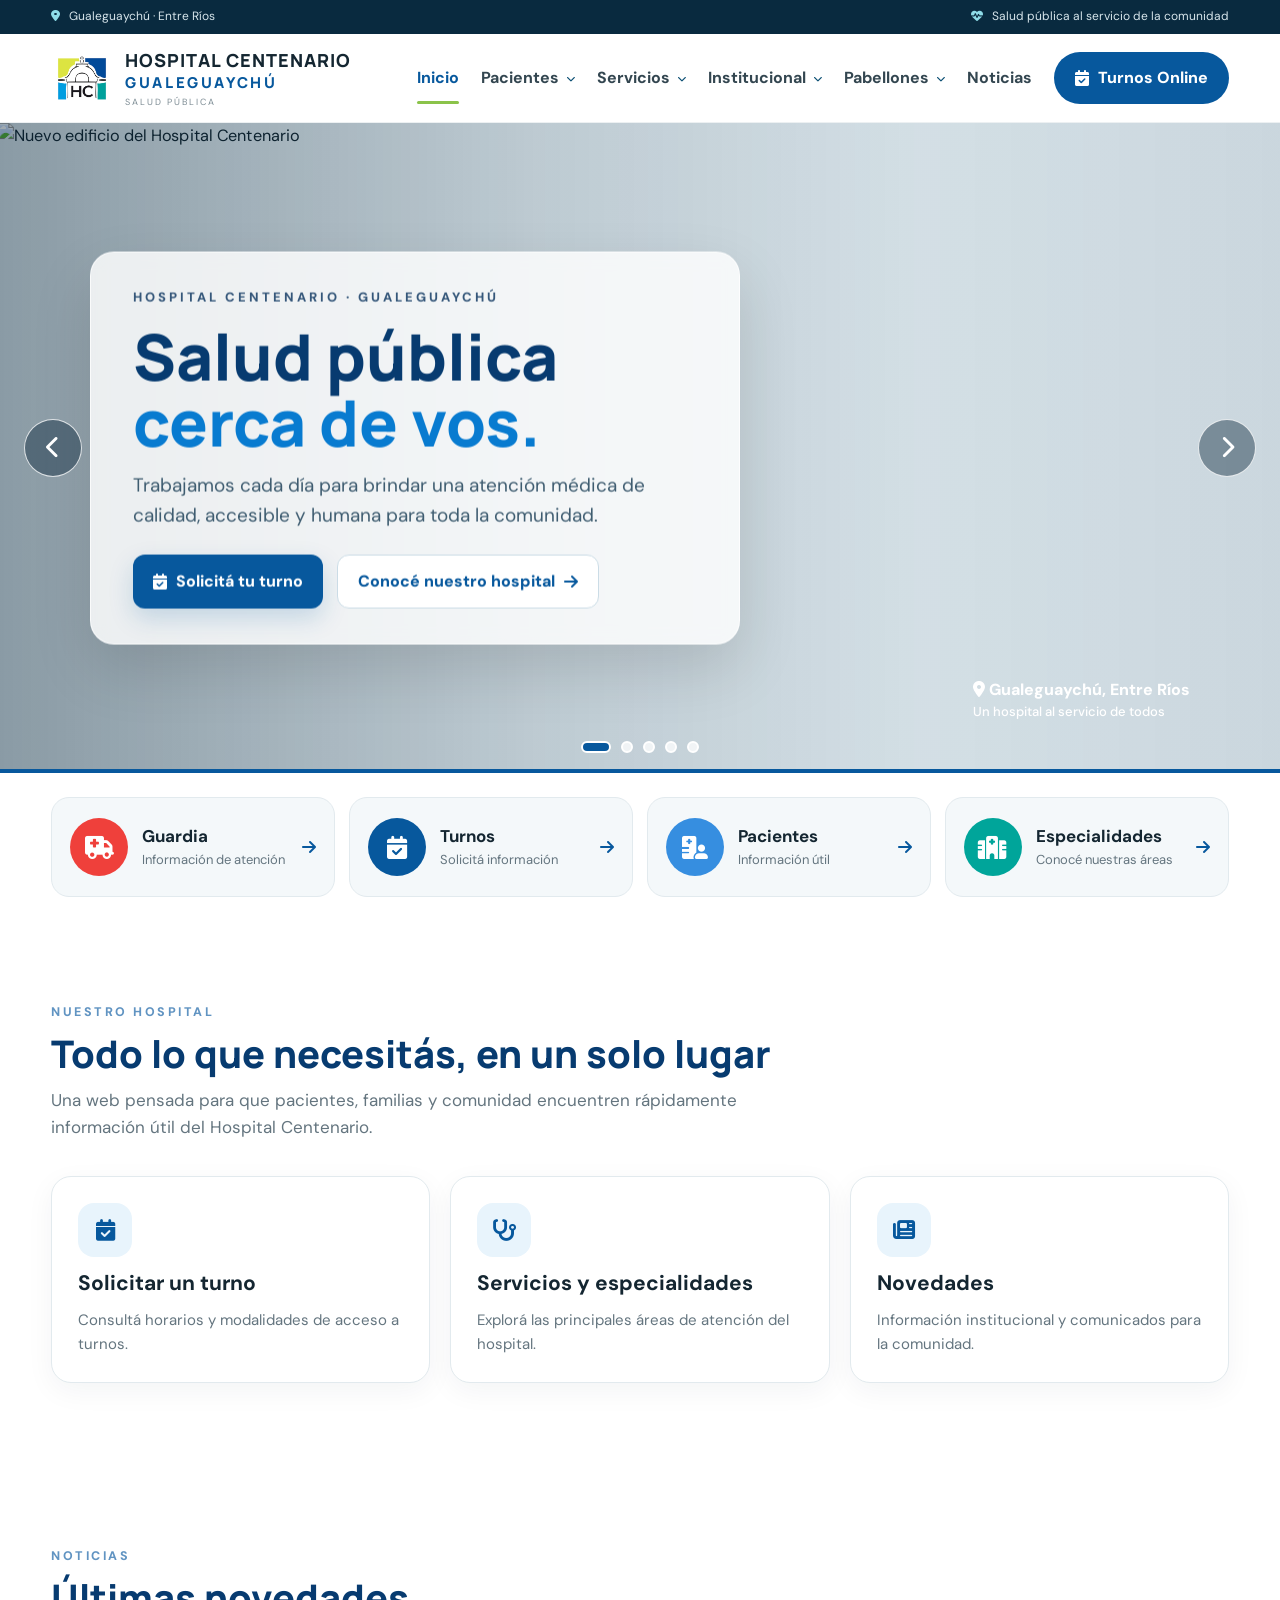
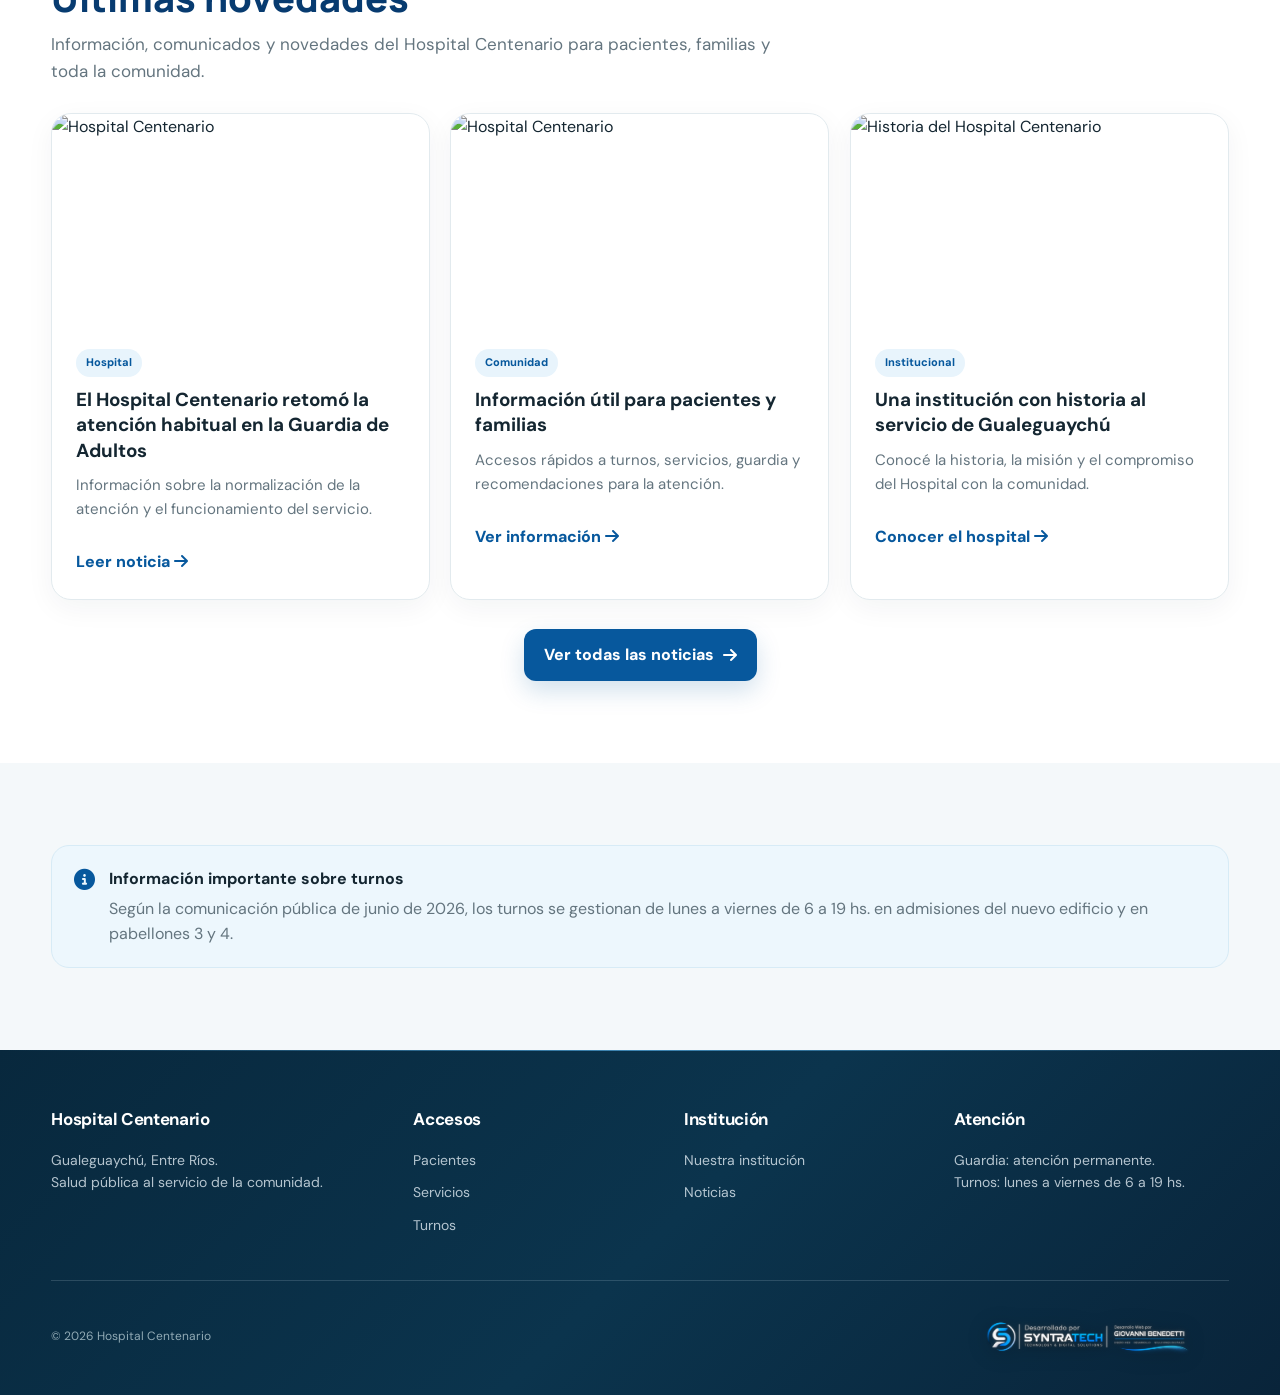
==== commit fb8f0e07: "Add files via upload" ====
--- a/index.html
+++ b/index.html
@@ -1,4 +1,12 @@
-<!doctype html><html lang="es"><head><meta charset="utf-8"><meta name="viewport" content="width=device-width,initial-scale=1"><meta name="description" content="Hospital Centenario Gualeguaychú"><title>Inicio | Hospital Centenario</title><link rel="preconnect" href="https://fonts.googleapis.com"><link rel="preconnect" href="https://fonts.gstatic.com" crossorigin><link href="https://fonts.googleapis.com/css2?family=DM+Sans:wght@400;500;600;700;800&family=Manrope:wght@700;800&display=swap" rel="stylesheet"><link rel="stylesheet" href="https://cdnjs.cloudflare.com/ajax/libs/font-awesome/6.5.2/css/all.min.css"><link rel="stylesheet" href="style.css"><link rel="stylesheet" href="portal.css"></head><body><div class="topbar"><div class="container topbar__inner"><span><i class="fa-solid fa-location-dot"></i> Gualeguaychú · Entre Ríos</span><span><i class="fa-solid fa-heart-pulse"></i> Salud pública al servicio de la comunidad</span></div></div><header class="header"><div class="container header__inner"><a class="brand" href="index.html"><img src="images/logo.png" alt="Hospital Centenario"><div class="brand__name"><strong>HOSPITAL CENTENARIO</strong><span>GUALEGUAYCHÚ</span><small>SALUD PÚBLICA</small></div></a><button class="menu-toggle" id="menuToggle" aria-label="Abrir menú"><i class="fa-solid fa-bars"></i></button><nav class="nav" id="nav"><a class="active" href="index.html">Inicio</a><div class="nav-dropdown "><button class="nav-dropdown__toggle" type="button" aria-expanded="false" aria-haspopup="true">Pacientes <i class="fa-solid fa-chevron-down"></i></button><div class="nav-dropdown__menu"><a href="turnos.html"><i class="fa-solid fa-calendar-check"></i><span><strong>Turnos y admisión</strong><small>Cómo gestionar tu atención</small></span></a><a href="pacientes.html#guardia"><i class="fa-solid fa-truck-medical"></i><span><strong>Guardia y emergencias</strong><small>Información de atención</small></span></a><a href="pacientes.html#informacion"><i class="fa-solid fa-hospital-user"></i><span><strong>Información para pacientes</strong><small>Antes de venir y preguntas frecuentes</small></span></a></div></div><div class="nav-dropdown "><button class="nav-dropdown__toggle" type="button" aria-expanded="false" aria-haspopup="true">Servicios <i class="fa-solid fa-chevron-down"></i></button><div class="nav-dropdown__menu"><a href="servicios.html#especialidades"><i class="fa-solid fa-stethoscope"></i><span><strong>Especialidades</strong><small>Áreas de atención médica</small></span></a><a href="servicios.html#diagnostico"><i class="fa-solid fa-microscope"></i><span><strong>Diagnóstico y estudios</strong><small>Laboratorio e imágenes</small></span></a><a href="servicios.html#apoyo"><i class="fa-solid fa-hands-holding-circle"></i><span><strong>Servicios de apoyo</strong><small>Atención integral y acompañamiento</small></span></a></div></div><div class="nav-dropdown "><button class="nav-dropdown__toggle" type="button" aria-expanded="false" aria-haspopup="true">Institucional <i class="fa-solid fa-chevron-down"></i></button><div class="nav-dropdown__menu"><a href="institucional.html#historia"><i class="fa-solid fa-landmark"></i><span><strong>Nuestra historia</strong><small>Conocé nuestro recorrido</small></span></a><a href="institucional.html#valores"><i class="fa-solid fa-heart"></i><span><strong>Nuestros valores</strong><small>Principios que nos guían</small></span></a><a href="institucional.html#autoridades"><i class="fa-solid fa-users"></i><span><strong>Autoridades</strong><small>Equipo directivo</small></span></a></div></div><a class="" href="noticias.html">Noticias</a><button class="btn btn--nav" data-turnos><i class="fa-solid fa-calendar-check"></i> Turnos Online</button></nav></div></header><main><section class="hero" id="inicio"><div class="hero__slide active"><img class="hero-photo hero-photo--01" src="https://eldiacdn.eleco.com.ar/media/2024/01/hospital_bice.jpeg" fetchpriority="high" decoding="async" alt="Nuevo edificio del Hospital Centenario"><div class="hero__content"><div class="eyebrow">HOSPITAL CENTENARIO · GUALEGUAYCHÚ</div><h1>Salud pública<br><span>cerca de vos.</span></h1><p>Trabajamos cada día para brindar una atención médica de calidad, accesible y humana para toda la comunidad.</p><div class="hero__actions"><a class="btn btn--primary" href="turnos.html"><i class="fa-solid fa-calendar-check"></i> Solicitá tu turno</a><a class="btn btn--outline" href="institucional.html">Conocé nuestro hospital <i class="fa-solid fa-arrow-right"></i></a></div></div><div class="hero__location"><i class="fa-solid fa-location-dot"></i> Gualeguaychú, Entre Ríos<small>Un hospital al servicio de todos</small></div></div><div class="hero__slide"><img class="hero-photo hero-photo--02" src="images/hero-02-hq.jpg" loading="lazy" decoding="async" alt="Equipo de salud"><div class="hero__content"><div class="eyebrow">EQUIPO DE SALUD</div><h1>Profesionales<br><span>al servicio de la comunidad.</span></h1><p>Un equipo comprometido con la atención integral y el acompañamiento de cada paciente.</p><div class="hero__actions"><a class="btn btn--primary" href="servicios.html">Ver especialidades <i class="fa-solid fa-stethoscope"></i></a><a class="btn btn--outline" href="pacientes.html">Información para pacientes <i class="fa-solid fa-arrow-right"></i></a></div></div></div><div class="hero__slide"><img class="hero-photo hero-photo--03" src="https://media.lacapital.com.ar/p/254cf9d6b8d3db5d94f2492c97a70200/adjuntos/205/imagenes/009/800/0009800820/1200x675/smart/hospital-bicentenario-gualeguaychu-interiorjpg.jpg" loading="lazy" decoding="async" alt="Edificio histórico"><div class="hero__content"><div class="eyebrow">HISTORIA Y COMUNIDAD</div><h1>Una institución<br><span>con historia.</span></h1><p>Conocé nuestra institución y el lugar que ocupa en la historia sanitaria de Gualeguaychú.</p><div class="hero__actions"><a class="btn btn--primary" href="institucional.html">Nuestra historia <i class="fa-solid fa-arrow-right"></i></a></div></div></div><div class="hero__slide"><img class="hero-photo hero-photo--04" src="https://diarioelargentino.com/galeria/fotos/2025/05/09/m_1746826974_44833.webp" loading="lazy" decoding="async" alt="Edificio del hospital"><div class="hero__content"><div class="eyebrow">ATENCIÓN Y SERVICIOS</div><h1>Encontrá la atención<br><span>que necesitás.</span></h1><p>Accedé a guardia, especialidades, laboratorio, diagnóstico y otros servicios.</p><div class="hero__actions"><a class="btn btn--primary" href="servicios.html">Ver servicios <i class="fa-solid fa-hospital"></i></a><a class="btn btn--outline" href="pacientes.html#guardia">Información de guardia <i class="fa-solid fa-arrow-right"></i></a></div></div></div><div class="hero__slide"><img class="hero-photo hero-photo--05" src="https://viapais.com.ar/_next/image/?q=75&url=https%3A%2F%2Fweb-viapais.lilax.io%2Fresizer%2Fv2%2FGEYTQZTFGJTDCZJWHEZTMZJYGQ.jpg&w=980" loading="lazy" decoding="async" alt="Edificio moderno del hospital"><div class="hero__content"><div class="eyebrow">HOSPITAL CENTENARIO</div><h1>Más acceso,<br><span>más salud para todos.</span></h1><p>Información clara para ayudarte a gestionar turnos, consultas y trámites.</p><div class="hero__actions"><a class="btn btn--primary" href="turnos.html">Gestión de turnos <i class="fa-solid fa-calendar-check"></i></a><a class="btn btn--outline" href="pacientes.html">Guía para pacientes <i class="fa-solid fa-arrow-right"></i></a></div></div></div><button class="hero__arrow prev" aria-label="Anterior"><i class="fa-solid fa-chevron-left"></i></button><button class="hero__arrow next" aria-label="Siguiente"><i class="fa-solid fa-chevron-right"></i></button><div class="hero__dots"><button class="hero__dot active" aria-label="Slide 1"></button><button class="hero__dot" aria-label="Slide 2"></button><button class="hero__dot" aria-label="Slide 3"></button><button class="hero__dot" aria-label="Slide 4"></button><button class="hero__dot" aria-label="Slide 5"></button></div><div class="progress" id="heroProgress"></div></section><section class="access"><div class="container access__grid"><a class="access-card red" href="pacientes.html#guardia"><span class="access-icon"><i class="fa-solid fa-truck-medical"></i></span><span><strong>Guardia</strong><small>Información de atención</small></span><i class="fa-solid fa-arrow-right"></i></a><a class="access-card blue" href="turnos.html"><span class="access-icon"><i class="fa-solid fa-calendar-check"></i></span><span><strong>Turnos</strong><small>Solicitá información</small></span><i class="fa-solid fa-arrow-right"></i></a><a class="access-card cyan" href="pacientes.html"><span class="access-icon"><i class="fa-solid fa-hospital-user"></i></span><span><strong>Pacientes</strong><small>Información útil</small></span><i class="fa-solid fa-arrow-right"></i></a><a class="access-card green" href="servicios.html"><span class="access-icon"><i class="fa-solid fa-hospital"></i></span><span><strong>Especialidades</strong><small>Conocé nuestras áreas</small></span><i class="fa-solid fa-arrow-right"></i></a></div></section><section class="section"><div class="container"><div class="section-head"><div class="eyebrow-blue">NUESTRO HOSPITAL</div><h2>Todo lo que necesitás, en un solo lugar</h2><p class="section-lead">Una web pensada para que pacientes, familias y comunidad encuentren rápidamente información útil del Hospital Centenario.</p></div><div class="grid-3"><a class="card" href="turnos.html"><div class="iconbox"><i class="fa-solid fa-calendar-check"></i></div><h3>Solicitar un turno</h3><p>Consultá horarios y modalidades de acceso a turnos.</p></a><a class="card" href="servicios.html"><div class="iconbox"><i class="fa-solid fa-stethoscope"></i></div><h3>Servicios y especialidades</h3><p>Explorá las principales áreas de atención del hospital.</p></a><a class="card" href="noticias.html"><div class="iconbox"><i class="fa-solid fa-newspaper"></i></div><h3>Novedades</h3><p>Información institucional y comunicados para la comunidad.</p></a></div></div></section><section class="section news-home"><div class="container"><div class="section-head"><div class="eyebrow-blue">NOTICIAS</div><h2>Últimas novedades</h2><p class="section-lead">Información, comunicados y novedades del Hospital Centenario para pacientes, familias y toda la comunidad.</p></div><div class="grid-3"><article class="card news-card"><img class="hero-photo hero-photo--05" src="https://viapais.com.ar/_next/image/?q=75&url=https%3A%2F%2Fweb-viapais.lilax.io%2Fresizer%2Fv2%2FGEYTQZTFGJTDCZJWHEZTMZJYGQ.jpg&w=980" loading="lazy" decoding="async" alt="Hospital Centenario"><div class="news-card__body"><span class="tag">Hospital</span><h3>El Hospital Centenario retomó la atención habitual en la Guardia de Adultos</h3><p>Información sobre la normalización de la atención y el funcionamiento del servicio.</p><a href="noticias.html">Leer noticia <i class="fa-solid fa-arrow-right"></i></a></div></article><article class="card news-card"><img class="hero-photo hero-photo--01" src="https://eldiacdn.eleco.com.ar/media/2024/01/hospital_bice.jpeg" fetchpriority="high" decoding="async" alt="Hospital Centenario"><div class="news-card__body"><span class="tag">Comunidad</span><h3>Información útil para pacientes y familias</h3><p>Accesos rápidos a turnos, servicios, guardia y recomendaciones para la atención.</p><a href="pacientes.html">Ver información <i class="fa-solid fa-arrow-right"></i></a></div></article><article class="card news-card"><img class="hero-photo hero-photo--03" src="https://media.lacapital.com.ar/p/254cf9d6b8d3db5d94f2492c97a70200/adjuntos/205/imagenes/009/800/0009800820/1200x675/smart/hospital-bicentenario-gualeguaychu-interiorjpg.jpg" loading="lazy" decoding="async" alt="Historia del Hospital Centenario"><div class="news-card__body"><span class="tag">Institucional</span><h3>Una institución con historia al servicio de Gualeguaychú</h3><p>Conocé la historia, la misión y el compromiso del Hospital con la comunidad.</p><a href="institucional.html">Conocer el hospital <i class="fa-solid fa-arrow-right"></i></a></div></article></div><div class="section-actions"><a class="btn btn--primary" href="noticias.html">Ver todas las noticias <i class="fa-solid fa-arrow-right"></i></a></div></div></section><section class="section alt"><div class="container"><div class="notice"><i class="fa-solid fa-circle-info"></i><div><strong>Información importante sobre turnos</strong><p>Según la comunicación pública de junio de 2026, los turnos se gestionan de lunes a viernes de 6 a 19 hs. en admisiones del nuevo edificio y en pabellones 3 y 4.</p></div></div></div></section></main><footer class="footer"><div class="container footer__grid"><div><h3>Hospital Centenario</h3><p>Gualeguaychú, Entre Ríos.<br>Salud pública al servicio de la comunidad.</p></div><div class="footer-column footer-column--access"><h3>Accesos</h3><a href="pacientes.html">Pacientes</a><a href="servicios.html">Servicios</a><a href="turnos.html">Turnos</a></div><div class="footer-column footer-column--institution"><h3>Institución</h3><a href="institucional.html">Nuestra institución</a><a href="noticias.html">Noticias</a></div><div><h3>Atención</h3><p>Guardia: atención permanente.</p><p>Turnos: lunes a viernes de 6 a 19 hs.</p></div></div><div class="container footer__bottom"><span>© <span id="year"></span> Hospital Centenario</span><span class="footer-project-label"></span><span class="footer-project-signature"><img src="images/firma-syntratech.png" alt="Desarrollado por SyntraTech — Desarrollo Web por Giovanni Benedetti" loading="lazy"></span></div>
+<!doctype html><html lang="es"><head><meta charset="utf-8"><meta name="viewport" content="width=device-width,initial-scale=1"><meta name="description" content="Hospital Centenario Gualeguaychú"><title>Inicio | Hospital Centenario</title><link rel="preconnect" href="https://fonts.googleapis.com"><link rel="preconnect" href="https://fonts.gstatic.com" crossorigin><link href="https://fonts.googleapis.com/css2?family=DM+Sans:wght@400;500;600;700;800&family=Manrope:wght@700;800&display=swap" rel="stylesheet"><link rel="stylesheet" href="https://cdnjs.cloudflare.com/ajax/libs/font-awesome/6.5.2/css/all.min.css"><link rel="stylesheet" href="style.css"><link rel="stylesheet" href="portal.css"></head><body><div class="topbar"><div class="container topbar__inner"><span><i class="fa-solid fa-location-dot"></i> Gualeguaychú · Entre Ríos</span><span><i class="fa-solid fa-heart-pulse"></i> Salud pública al servicio de la comunidad</span></div></div><header class="header"><div class="container header__inner"><a class="brand" href="index.html"><img src="images/logo.png" alt="Hospital Centenario"><div class="brand__name"><strong>HOSPITAL CENTENARIO</strong><span>GUALEGUAYCHÚ</span><small>SALUD PÚBLICA</small></div></a><button class="menu-toggle" id="menuToggle" aria-label="Abrir menú"><i class="fa-solid fa-bars"></i></button><nav class="nav" id="nav"><a class="active" href="index.html">Inicio</a><div class="nav-dropdown "><button class="nav-dropdown__toggle" type="button" aria-expanded="false" aria-haspopup="true">Pacientes <i class="fa-solid fa-chevron-down"></i></button><div class="nav-dropdown__menu"><a href="turnos.html"><i class="fa-solid fa-calendar-check"></i><span><strong>Turnos y admisión</strong><small>Cómo gestionar tu atención</small></span></a><a href="pacientes.html#guardia"><i class="fa-solid fa-truck-medical"></i><span><strong>Guardia y emergencias</strong><small>Información de atención</small></span></a><a href="pacientes.html#informacion"><i class="fa-solid fa-hospital-user"></i><span><strong>Información para pacientes</strong><small>Antes de venir y preguntas frecuentes</small></span></a></div></div><div class="nav-dropdown "><button class="nav-dropdown__toggle" type="button" aria-expanded="false" aria-haspopup="true">Servicios <i class="fa-solid fa-chevron-down"></i></button><div class="nav-dropdown__menu"><a href="servicios.html#especialidades"><i class="fa-solid fa-stethoscope"></i><span><strong>Especialidades</strong><small>Áreas de atención médica</small></span></a><a href="servicios.html#diagnostico"><i class="fa-solid fa-microscope"></i><span><strong>Diagnóstico y estudios</strong><small>Laboratorio e imágenes</small></span></a><a href="servicios.html#apoyo"><i class="fa-solid fa-hands-holding-circle"></i><span><strong>Servicios de apoyo</strong><small>Atención integral y acompañamiento</small></span></a></div></div><div class="nav-dropdown "><button class="nav-dropdown__toggle" type="button" aria-expanded="false" aria-haspopup="true">Institucional <i class="fa-solid fa-chevron-down"></i></button><div class="nav-dropdown__menu"><a href="institucional.html#historia"><i class="fa-solid fa-landmark"></i><span><strong>Nuestra historia</strong><small>Conocé nuestro recorrido</small></span></a><a href="institucional.html#valores"><i class="fa-solid fa-heart"></i><span><strong>Nuestros valores</strong><small>Principios que nos guían</small></span></a><a href="institucional.html#autoridades"><i class="fa-solid fa-users"></i><span><strong>Autoridades</strong><small>Equipo directivo</small></span></a></div></div><div class="nav-dropdown pabellones-dropdown">
+<button class="nav-dropdown__toggle" type="button" aria-expanded="false" aria-haspopup="true">Pabellones <i class="fa-solid fa-chevron-down"></i></button>
+<div class="nav-dropdown__menu">
+<a href="pabellones.html#ambulatoria"><i class="fa-solid fa-stethoscope"></i><span><strong>Atención ambulatoria</strong><small>Consultas y especialidades</small></span></a>
+<a href="pabellones.html#diagnostico"><i class="fa-solid fa-microscope"></i><span><strong>Diagnóstico y tratamiento</strong><small>Estudios y procedimientos</small></span></a>
+<a href="pabellones.html#internacion"><i class="fa-solid fa-bed-pulse"></i><span><strong>Internación y cuidados</strong><small>Atención hospitalaria</small></span></a>
+<a href="pabellones.html#emergencias"><i class="fa-solid fa-truck-medical"></i><span><strong>Emergencias</strong><small>Guardia y atención inicial</small></span></a>
+<a href="pabellones.html#maternoinfantil"><i class="fa-solid fa-baby"></i><span><strong>Área materno-infantil</strong><small>Salud materna e infantil</small></span></a>
+</div></div><a class="" href="noticias.html">Noticias</a><button class="btn btn--nav" data-turnos><i class="fa-solid fa-calendar-check"></i> Turnos Online</button></nav></div></header><main><section class="hero" id="inicio"><div class="hero__slide active"><img class="hero-photo hero-photo--01" src="https://eldiacdn.eleco.com.ar/media/2024/01/hospital_bice.jpeg" fetchpriority="high" decoding="async" alt="Nuevo edificio del Hospital Centenario"><div class="hero__content"><div class="eyebrow">HOSPITAL CENTENARIO · GUALEGUAYCHÚ</div><h1>Salud pública<br><span>cerca de vos.</span></h1><p>Trabajamos cada día para brindar una atención médica de calidad, accesible y humana para toda la comunidad.</p><div class="hero__actions"><a class="btn btn--primary" href="turnos.html"><i class="fa-solid fa-calendar-check"></i> Solicitá tu turno</a><a class="btn btn--outline" href="institucional.html">Conocé nuestro hospital <i class="fa-solid fa-arrow-right"></i></a></div></div><div class="hero__location"><i class="fa-solid fa-location-dot"></i> Gualeguaychú, Entre Ríos<small>Un hospital al servicio de todos</small></div></div><div class="hero__slide"><img class="hero-photo hero-photo--02" src="images/hero-02-hq.jpg" loading="lazy" decoding="async" alt="Equipo de salud"><div class="hero__content"><div class="eyebrow">EQUIPO DE SALUD</div><h1>Profesionales<br><span>al servicio de la comunidad.</span></h1><p>Un equipo comprometido con la atención integral y el acompañamiento de cada paciente.</p><div class="hero__actions"><a class="btn btn--primary" href="servicios.html">Ver especialidades <i class="fa-solid fa-stethoscope"></i></a><a class="btn btn--outline" href="pacientes.html">Información para pacientes <i class="fa-solid fa-arrow-right"></i></a></div></div></div><div class="hero__slide"><img class="hero-photo hero-photo--03" src="https://media.lacapital.com.ar/p/254cf9d6b8d3db5d94f2492c97a70200/adjuntos/205/imagenes/009/800/0009800820/1200x675/smart/hospital-bicentenario-gualeguaychu-interiorjpg.jpg" loading="lazy" decoding="async" alt="Edificio histórico"><div class="hero__content"><div class="eyebrow">HISTORIA Y COMUNIDAD</div><h1>Una institución<br><span>con historia.</span></h1><p>Conocé nuestra institución y el lugar que ocupa en la historia sanitaria de Gualeguaychú.</p><div class="hero__actions"><a class="btn btn--primary" href="institucional.html">Nuestra historia <i class="fa-solid fa-arrow-right"></i></a></div></div></div><div class="hero__slide"><img class="hero-photo hero-photo--04" src="https://diarioelargentino.com/galeria/fotos/2025/05/09/m_1746826974_44833.webp" loading="lazy" decoding="async" alt="Edificio del hospital"><div class="hero__content"><div class="eyebrow">ATENCIÓN Y SERVICIOS</div><h1>Encontrá la atención<br><span>que necesitás.</span></h1><p>Accedé a guardia, especialidades, laboratorio, diagnóstico y otros servicios.</p><div class="hero__actions"><a class="btn btn--primary" href="servicios.html">Ver servicios <i class="fa-solid fa-hospital"></i></a><a class="btn btn--outline" href="pacientes.html#guardia">Información de guardia <i class="fa-solid fa-arrow-right"></i></a></div></div></div><div class="hero__slide"><img class="hero-photo hero-photo--05" src="https://viapais.com.ar/_next/image/?q=75&url=https%3A%2F%2Fweb-viapais.lilax.io%2Fresizer%2Fv2%2FGEYTQZTFGJTDCZJWHEZTMZJYGQ.jpg&w=980" loading="lazy" decoding="async" alt="Edificio moderno del hospital"><div class="hero__content"><div class="eyebrow">HOSPITAL CENTENARIO</div><h1>Más acceso,<br><span>más salud para todos.</span></h1><p>Información clara para ayudarte a gestionar turnos, consultas y trámites.</p><div class="hero__actions"><a class="btn btn--primary" href="turnos.html">Gestión de turnos <i class="fa-solid fa-calendar-check"></i></a><a class="btn btn--outline" href="pacientes.html">Guía para pacientes <i class="fa-solid fa-arrow-right"></i></a></div></div></div><button class="hero__arrow prev" aria-label="Anterior"><i class="fa-solid fa-chevron-left"></i></button><button class="hero__arrow next" aria-label="Siguiente"><i class="fa-solid fa-chevron-right"></i></button><div class="hero__dots"><button class="hero__dot active" aria-label="Slide 1"></button><button class="hero__dot" aria-label="Slide 2"></button><button class="hero__dot" aria-label="Slide 3"></button><button class="hero__dot" aria-label="Slide 4"></button><button class="hero__dot" aria-label="Slide 5"></button></div><div class="progress" id="heroProgress"></div></section><section class="access"><div class="container access__grid"><a class="access-card red" href="pacientes.html#guardia"><span class="access-icon"><i class="fa-solid fa-truck-medical"></i></span><span><strong>Guardia</strong><small>Información de atención</small></span><i class="fa-solid fa-arrow-right"></i></a><a class="access-card blue" href="turnos.html"><span class="access-icon"><i class="fa-solid fa-calendar-check"></i></span><span><strong>Turnos</strong><small>Solicitá información</small></span><i class="fa-solid fa-arrow-right"></i></a><a class="access-card cyan" href="pacientes.html"><span class="access-icon"><i class="fa-solid fa-hospital-user"></i></span><span><strong>Pacientes</strong><small>Información útil</small></span><i class="fa-solid fa-arrow-right"></i></a><a class="access-card green" href="servicios.html"><span class="access-icon"><i class="fa-solid fa-hospital"></i></span><span><strong>Especialidades</strong><small>Conocé nuestras áreas</small></span><i class="fa-solid fa-arrow-right"></i></a></div></section><section class="section"><div class="container"><div class="section-head"><div class="eyebrow-blue">NUESTRO HOSPITAL</div><h2>Todo lo que necesitás, en un solo lugar</h2><p class="section-lead">Una web pensada para que pacientes, familias y comunidad encuentren rápidamente información útil del Hospital Centenario.</p></div><div class="grid-3"><a class="card" href="turnos.html"><div class="iconbox"><i class="fa-solid fa-calendar-check"></i></div><h3>Solicitar un turno</h3><p>Consultá horarios y modalidades de acceso a turnos.</p></a><a class="card" href="servicios.html"><div class="iconbox"><i class="fa-solid fa-stethoscope"></i></div><h3>Servicios y especialidades</h3><p>Explorá las principales áreas de atención del hospital.</p></a><a class="card" href="noticias.html"><div class="iconbox"><i class="fa-solid fa-newspaper"></i></div><h3>Novedades</h3><p>Información institucional y comunicados para la comunidad.</p></a></div></div></section><section class="section news-home"><div class="container"><div class="section-head"><div class="eyebrow-blue">NOTICIAS</div><h2>Últimas novedades</h2><p class="section-lead">Información, comunicados y novedades del Hospital Centenario para pacientes, familias y toda la comunidad.</p></div><div class="grid-3"><article class="card news-card"><img class="hero-photo hero-photo--05" src="https://viapais.com.ar/_next/image/?q=75&url=https%3A%2F%2Fweb-viapais.lilax.io%2Fresizer%2Fv2%2FGEYTQZTFGJTDCZJWHEZTMZJYGQ.jpg&w=980" loading="lazy" decoding="async" alt="Hospital Centenario"><div class="news-card__body"><span class="tag">Hospital</span><h3>El Hospital Centenario retomó la atención habitual en la Guardia de Adultos</h3><p>Información sobre la normalización de la atención y el funcionamiento del servicio.</p><a href="noticias.html">Leer noticia <i class="fa-solid fa-arrow-right"></i></a></div></article><article class="card news-card"><img class="hero-photo hero-photo--01" src="https://eldiacdn.eleco.com.ar/media/2024/01/hospital_bice.jpeg" fetchpriority="high" decoding="async" alt="Hospital Centenario"><div class="news-card__body"><span class="tag">Comunidad</span><h3>Información útil para pacientes y familias</h3><p>Accesos rápidos a turnos, servicios, guardia y recomendaciones para la atención.</p><a href="pacientes.html">Ver información <i class="fa-solid fa-arrow-right"></i></a></div></article><article class="card news-card"><img class="hero-photo hero-photo--03" src="https://media.lacapital.com.ar/p/254cf9d6b8d3db5d94f2492c97a70200/adjuntos/205/imagenes/009/800/0009800820/1200x675/smart/hospital-bicentenario-gualeguaychu-interiorjpg.jpg" loading="lazy" decoding="async" alt="Historia del Hospital Centenario"><div class="news-card__body"><span class="tag">Institucional</span><h3>Una institución con historia al servicio de Gualeguaychú</h3><p>Conocé la historia, la misión y el compromiso del Hospital con la comunidad.</p><a href="institucional.html">Conocer el hospital <i class="fa-solid fa-arrow-right"></i></a></div></article></div><div class="section-actions"><a class="btn btn--primary" href="noticias.html">Ver todas las noticias <i class="fa-solid fa-arrow-right"></i></a></div></div></section><section class="section alt"><div class="container"><div class="notice"><i class="fa-solid fa-circle-info"></i><div><strong>Información importante sobre turnos</strong><p>Según la comunicación pública de junio de 2026, los turnos se gestionan de lunes a viernes de 6 a 19 hs. en admisiones del nuevo edificio y en pabellones 3 y 4.</p></div></div></div></section></main><footer class="footer"><div class="container footer__grid"><div><h3>Hospital Centenario</h3><p>Gualeguaychú, Entre Ríos.<br>Salud pública al servicio de la comunidad.</p></div><div class="footer-column footer-column--access"><h3>Accesos</h3><a href="pacientes.html">Pacientes</a><a href="servicios.html">Servicios</a><a href="turnos.html">Turnos</a></div><div class="footer-column footer-column--institution"><h3>Institución</h3><a href="institucional.html">Nuestra institución</a><a href="noticias.html">Noticias</a></div><div><h3>Atención</h3><p>Guardia: atención permanente.</p><p>Turnos: lunes a viernes de 6 a 19 hs.</p></div></div><div class="container footer__bottom"><span>© <span id="year"></span> Hospital Centenario</span><span class="footer-project-label"></span><span class="footer-project-signature"><img src="images/firma-syntratech.png" alt="Desarrollado por SyntraTech — Desarrollo Web por Giovanni Benedetti" loading="lazy"></span></div>
 
 </footer><button class="backtop" id="backTop" aria-label="Volver arriba"><i class="fa-solid fa-arrow-up"></i></button><div class="modal" id="turnModal"><div class="modal__box"><button class="modal__close" data-close aria-label="Cerrar"><i class="fa-solid fa-xmark"></i></button><div class="eyebrow-blue">GESTIÓN DE TURNOS</div><h2>¿Cómo querés gestionar tu turno?</h2><p>La información publicada en junio de 2026 indica atención para turnos de lunes a viernes de 6 a 19 hs. en admisiones del nuevo edificio y pabellones 3 y 4.</p><div class="modal-actions"><a href="turnos.html"><strong>Ver información completa</strong><span>Horarios, admisiones y cancelaciones</span></a><a href="tel:+543446428034"><strong>Llamar al hospital</strong><span>+54 3446 42-8034</span></a></div></div></div><script src="portal.js"></script><script src="script.js"></script><script src="v40-enhancements.js"></script>
 </body></html>
--- a/portal.css
+++ b/portal.css
@@ -576,3 +576,38 @@
   }
 }
 
+
+
+/* V41 — Pabellones y áreas de atención */
+.pabellones-hero { position:relative; overflow:hidden; background:radial-gradient(circle at 90% 15%,rgba(45,151,202,.14),transparent 34%),linear-gradient(120deg,#eaf5fb,#fff 65%); }
+.pabellones-hero:after { content:""; position:absolute; width:330px;height:330px;border-radius:50%;border:1px solid rgba(7,88,157,.10);right:-90px;bottom:-190px;pointer-events:none; }
+.pabellones-hero .eyebrow,.section-heading .eyebrow { display:inline-block;color:var(--blue);font-size:11px;font-weight:800;letter-spacing:.18em;margin-bottom:10px; }
+.pabellones-hero h1 { max-width:850px; }
+.pabellones-hero__actions { display:flex;flex-wrap:wrap;gap:12px;margin-top:26px; }
+.pabellones-section { padding:72px 0 84px; }
+.section-heading { max-width:740px;margin:0 auto 32px;text-align:center; }
+.section-heading h2 { font:800 clamp(28px,3vw,38px)/1.15 Manrope,sans-serif;color:#073b70;margin:4px 0 12px; }
+.section-heading p { color:var(--muted);font-size:16px; }
+.pabellones-grid { display:grid;grid-template-columns:repeat(3,minmax(0,1fr));gap:22px;align-items:stretch; }
+.pabellon-card { position:relative;display:flex;flex-direction:column;padding:27px;background:#fff;border:1px solid var(--line);border-radius:20px;box-shadow:0 8px 28px rgba(18,48,65,.045);scroll-margin-top:120px;transition:transform .22s ease,box-shadow .22s ease,border-color .22s ease; }
+.pabellon-card:hover { transform:translateY(-4px);box-shadow:0 16px 36px rgba(18,48,65,.10);border-color:rgba(7,88,157,.28); }
+.pabellon-card__icon { width:54px;height:54px;display:grid;place-items:center;border-radius:16px;background:#e8f4fc;color:var(--blue);font-size:22px;margin-bottom:18px; }
+.pabellon-card__tag { align-self:flex-start;background:#eef7fc;color:#17649b;border-radius:999px;padding:5px 10px;font-size:11px;font-weight:800; }
+.pabellon-card h3 { color:#123448;font:800 22px/1.25 Manrope,sans-serif;margin:13px 0 9px; }
+.pabellon-card p { color:var(--muted);font-size:14px;line-height:1.7;min-height:70px; }
+.pabellon-card h4 { font-size:13px;letter-spacing:.02em;margin:18px 0 8px;color:#24475c; }
+.pabellon-card ul { padding:0;margin:0 0 20px;list-style:none;display:grid;gap:8px; }
+.pabellon-card li { position:relative;padding-left:22px;font-size:14px;color:#405968; }
+.pabellon-card li:before { content:"";position:absolute;left:1px;top:.65em;width:7px;height:7px;border-radius:50%;background:#1b8bc5; }
+.pabellon-card__link { display:flex;align-items:center;justify-content:space-between;gap:10px;margin-top:auto;padding-top:15px;border-top:1px solid #e8eef2;color:var(--blue);font-weight:800;font-size:14px; }
+.pabellon-card__link i { transition:transform .2s ease; }
+.pabellon-card__link:hover i { transform:translateX(4px); }
+.pabellones-note { margin-top:28px; }
+.pabellones-dropdown .nav-dropdown__menu { width:300px; }
+@media(max-width:1050px) { .pabellones-grid { grid-template-columns:repeat(2,minmax(0,1fr)); } }
+@media(max-width:760px) { .pabellones-grid { grid-template-columns:1fr; }.pabellones-section { padding:48px 0 58px; }.pabellon-card p { min-height:0; }.pabellones-hero__actions .btn { width:100%; } }
+@media(prefers-reduced-motion:reduce) { .pabellon-card,.pabellon-card__link i { transition:none!important; } }
+
+/* V42 — Emergencias: video + clasificación visual de triage */
+.emergency-media-stack{display:flex;flex-direction:column;gap:22px;margin-top:0}.emergency-video-card{width:100%;border-radius:22px;overflow:hidden;background:#082f49;border:1px solid #dbe8ef;box-shadow:0 14px 36px rgba(20,60,84,.10)}.emergency-video{display:block;width:100%;height:auto;aspect-ratio:16/9;object-fit:cover;background:#082f49}.emergency-triage-image{margin:0;width:100%;border:1px solid #dbe8ef;border-radius:22px;overflow:hidden;background:#fff;box-shadow:0 10px 30px rgba(20,60,84,.07)}.emergency-triage-image img{display:block;width:100%;height:auto;max-width:100%;object-fit:contain}.emergency-media-stack + .emergency-note{margin-top:22px}
+@media(max-width:700px){.emergency-video-card,.emergency-triage-image{border-radius:15px}.emergency-media-stack{gap:16px}.emergency-media-stack + .emergency-note{margin-top:16px}}
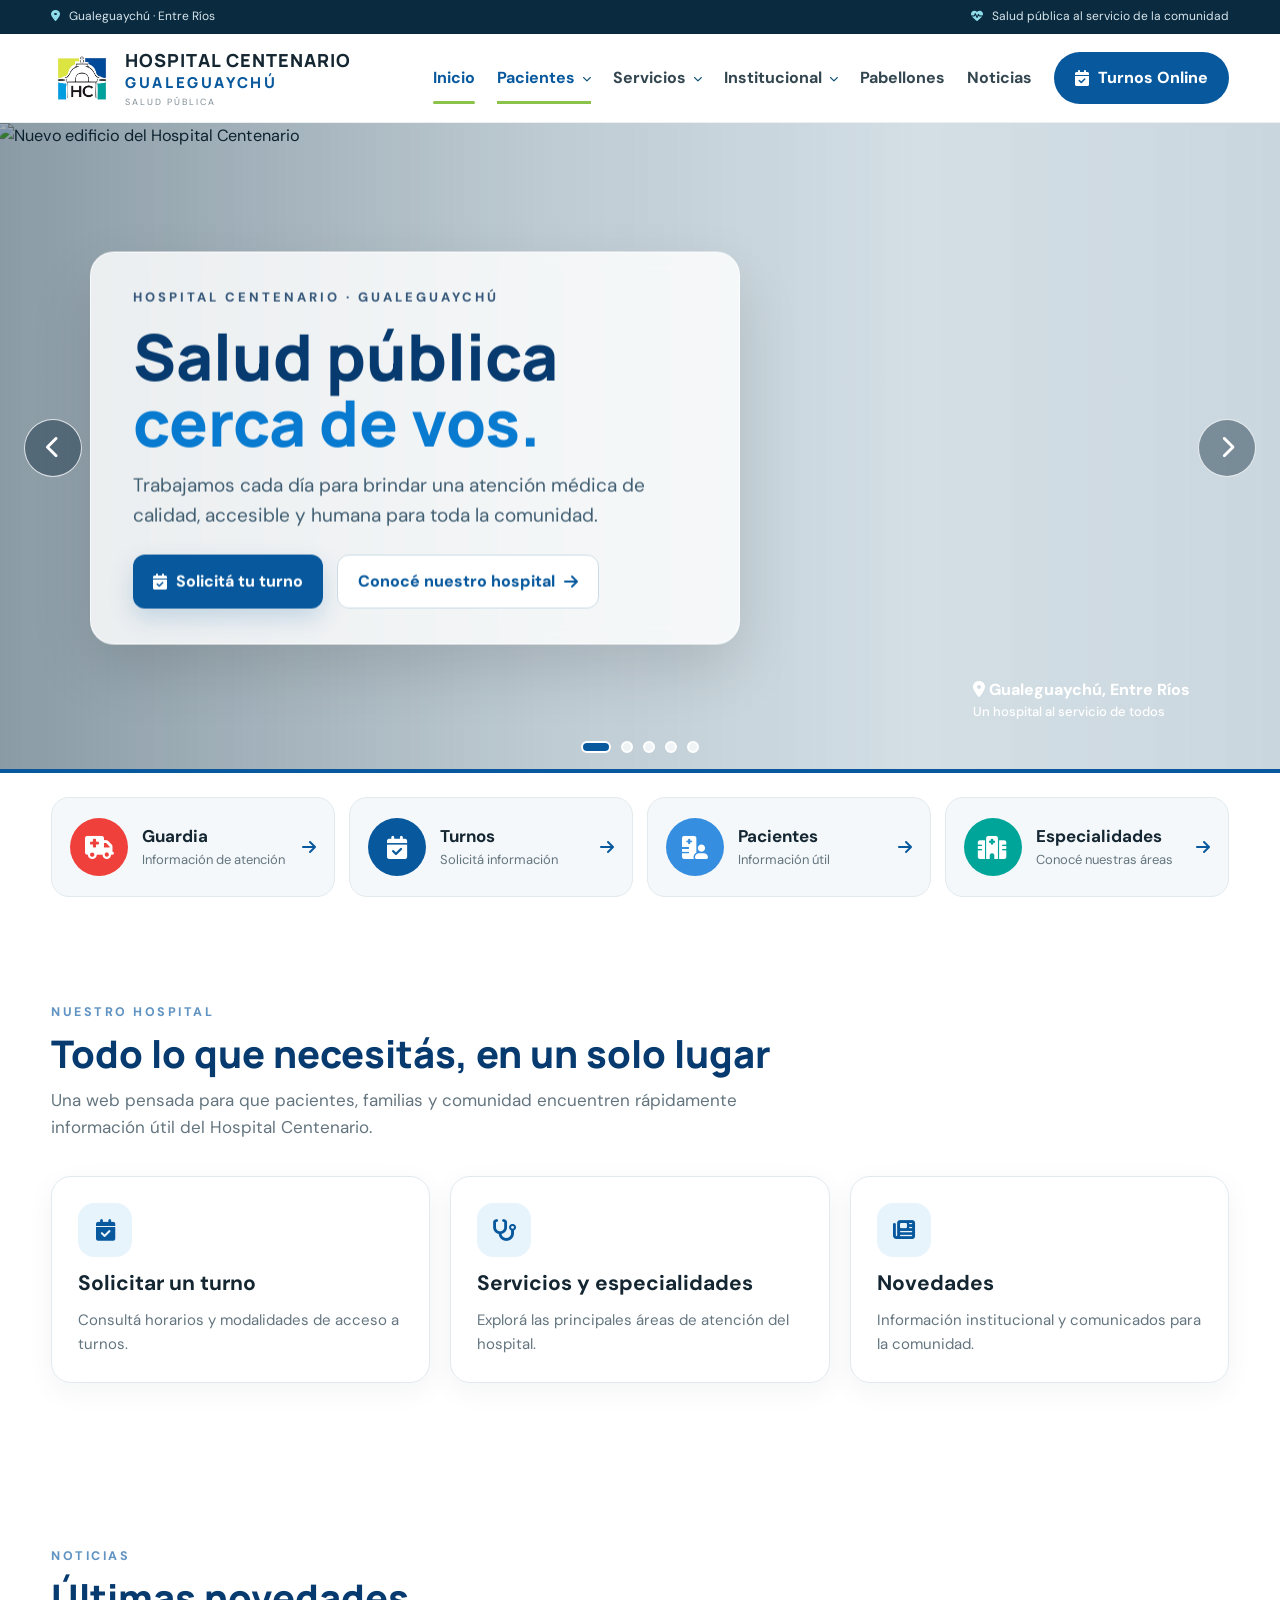
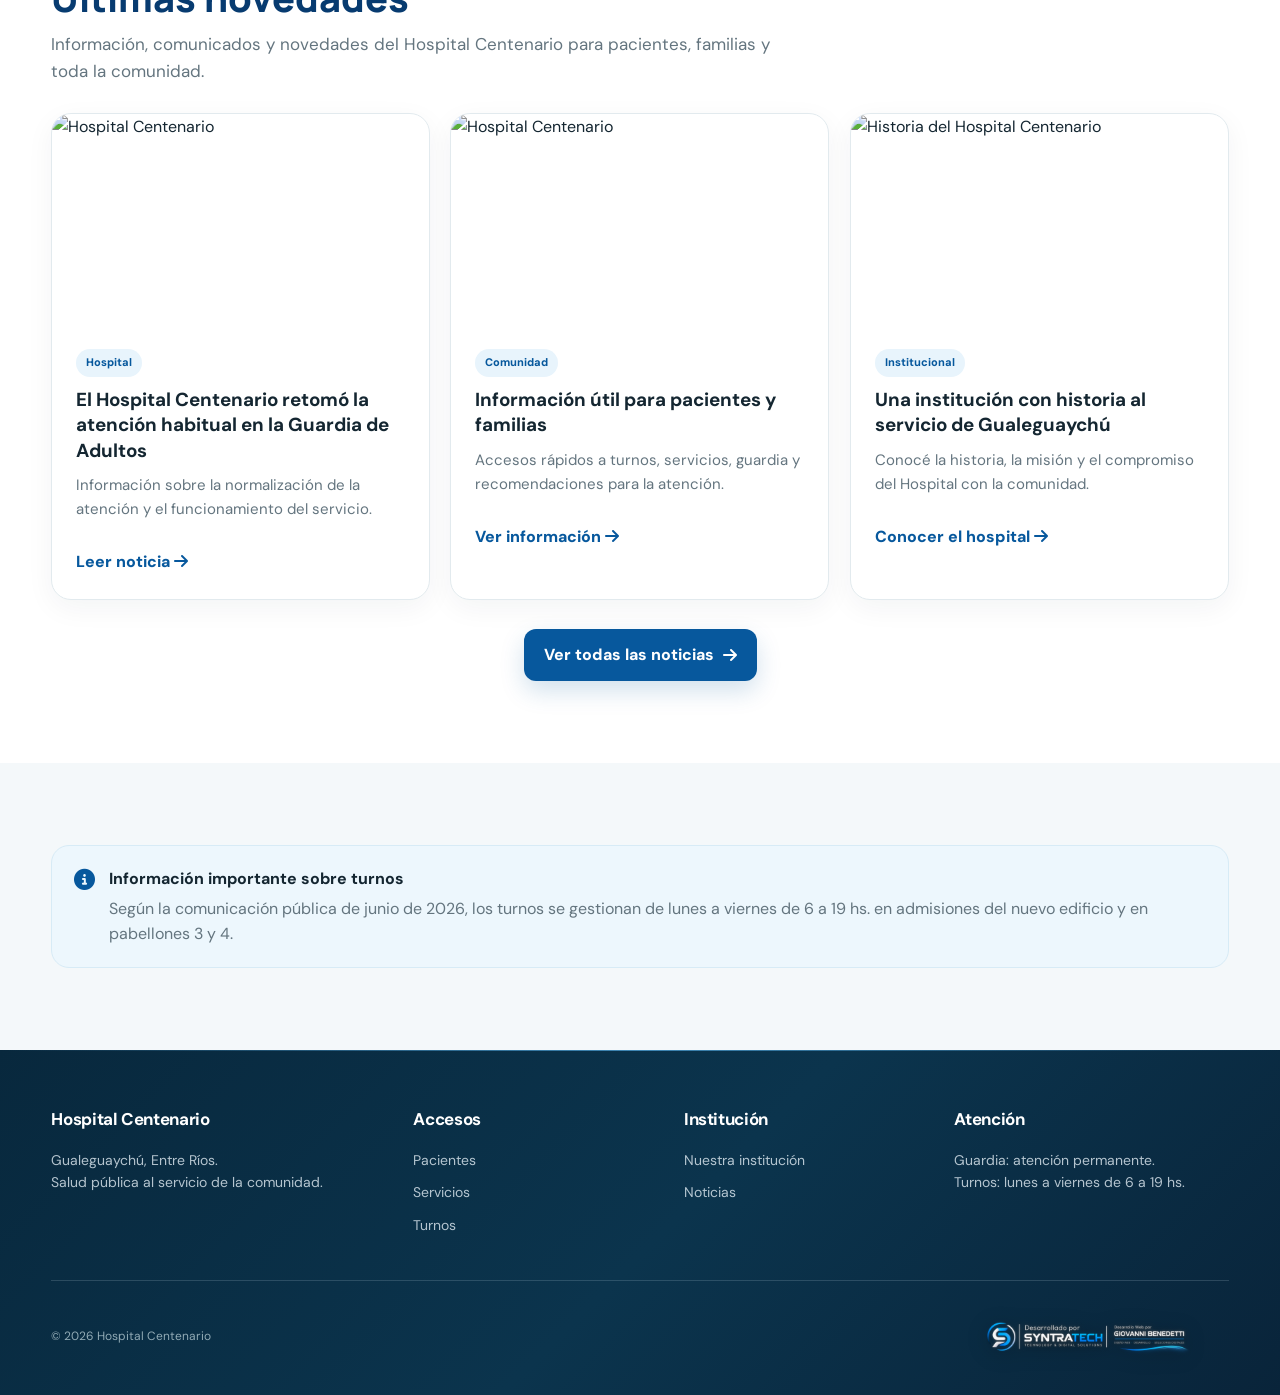
==== commit 4d2b841d: "Add files via upload" ====
--- a/index.html
+++ b/index.html
@@ -1,12 +1,4 @@
-<!doctype html><html lang="es"><head><meta charset="utf-8"><meta name="viewport" content="width=device-width,initial-scale=1"><meta name="description" content="Hospital Centenario Gualeguaychú"><title>Inicio | Hospital Centenario</title><link rel="preconnect" href="https://fonts.googleapis.com"><link rel="preconnect" href="https://fonts.gstatic.com" crossorigin><link href="https://fonts.googleapis.com/css2?family=DM+Sans:wght@400;500;600;700;800&family=Manrope:wght@700;800&display=swap" rel="stylesheet"><link rel="stylesheet" href="https://cdnjs.cloudflare.com/ajax/libs/font-awesome/6.5.2/css/all.min.css"><link rel="stylesheet" href="style.css"><link rel="stylesheet" href="portal.css"></head><body><div class="topbar"><div class="container topbar__inner"><span><i class="fa-solid fa-location-dot"></i> Gualeguaychú · Entre Ríos</span><span><i class="fa-solid fa-heart-pulse"></i> Salud pública al servicio de la comunidad</span></div></div><header class="header"><div class="container header__inner"><a class="brand" href="index.html"><img src="images/logo.png" alt="Hospital Centenario"><div class="brand__name"><strong>HOSPITAL CENTENARIO</strong><span>GUALEGUAYCHÚ</span><small>SALUD PÚBLICA</small></div></a><button class="menu-toggle" id="menuToggle" aria-label="Abrir menú"><i class="fa-solid fa-bars"></i></button><nav class="nav" id="nav"><a class="active" href="index.html">Inicio</a><div class="nav-dropdown "><button class="nav-dropdown__toggle" type="button" aria-expanded="false" aria-haspopup="true">Pacientes <i class="fa-solid fa-chevron-down"></i></button><div class="nav-dropdown__menu"><a href="turnos.html"><i class="fa-solid fa-calendar-check"></i><span><strong>Turnos y admisión</strong><small>Cómo gestionar tu atención</small></span></a><a href="pacientes.html#guardia"><i class="fa-solid fa-truck-medical"></i><span><strong>Guardia y emergencias</strong><small>Información de atención</small></span></a><a href="pacientes.html#informacion"><i class="fa-solid fa-hospital-user"></i><span><strong>Información para pacientes</strong><small>Antes de venir y preguntas frecuentes</small></span></a></div></div><div class="nav-dropdown "><button class="nav-dropdown__toggle" type="button" aria-expanded="false" aria-haspopup="true">Servicios <i class="fa-solid fa-chevron-down"></i></button><div class="nav-dropdown__menu"><a href="servicios.html#especialidades"><i class="fa-solid fa-stethoscope"></i><span><strong>Especialidades</strong><small>Áreas de atención médica</small></span></a><a href="servicios.html#diagnostico"><i class="fa-solid fa-microscope"></i><span><strong>Diagnóstico y estudios</strong><small>Laboratorio e imágenes</small></span></a><a href="servicios.html#apoyo"><i class="fa-solid fa-hands-holding-circle"></i><span><strong>Servicios de apoyo</strong><small>Atención integral y acompañamiento</small></span></a></div></div><div class="nav-dropdown "><button class="nav-dropdown__toggle" type="button" aria-expanded="false" aria-haspopup="true">Institucional <i class="fa-solid fa-chevron-down"></i></button><div class="nav-dropdown__menu"><a href="institucional.html#historia"><i class="fa-solid fa-landmark"></i><span><strong>Nuestra historia</strong><small>Conocé nuestro recorrido</small></span></a><a href="institucional.html#valores"><i class="fa-solid fa-heart"></i><span><strong>Nuestros valores</strong><small>Principios que nos guían</small></span></a><a href="institucional.html#autoridades"><i class="fa-solid fa-users"></i><span><strong>Autoridades</strong><small>Equipo directivo</small></span></a></div></div><div class="nav-dropdown pabellones-dropdown">
-<button class="nav-dropdown__toggle" type="button" aria-expanded="false" aria-haspopup="true">Pabellones <i class="fa-solid fa-chevron-down"></i></button>
-<div class="nav-dropdown__menu">
-<a href="pabellones.html#ambulatoria"><i class="fa-solid fa-stethoscope"></i><span><strong>Atención ambulatoria</strong><small>Consultas y especialidades</small></span></a>
-<a href="pabellones.html#diagnostico"><i class="fa-solid fa-microscope"></i><span><strong>Diagnóstico y tratamiento</strong><small>Estudios y procedimientos</small></span></a>
-<a href="pabellones.html#internacion"><i class="fa-solid fa-bed-pulse"></i><span><strong>Internación y cuidados</strong><small>Atención hospitalaria</small></span></a>
-<a href="pabellones.html#emergencias"><i class="fa-solid fa-truck-medical"></i><span><strong>Emergencias</strong><small>Guardia y atención inicial</small></span></a>
-<a href="pabellones.html#maternoinfantil"><i class="fa-solid fa-baby"></i><span><strong>Área materno-infantil</strong><small>Salud materna e infantil</small></span></a>
-</div></div><a class="" href="noticias.html">Noticias</a><button class="btn btn--nav" data-turnos><i class="fa-solid fa-calendar-check"></i> Turnos Online</button></nav></div></header><main><section class="hero" id="inicio"><div class="hero__slide active"><img class="hero-photo hero-photo--01" src="https://eldiacdn.eleco.com.ar/media/2024/01/hospital_bice.jpeg" fetchpriority="high" decoding="async" alt="Nuevo edificio del Hospital Centenario"><div class="hero__content"><div class="eyebrow">HOSPITAL CENTENARIO · GUALEGUAYCHÚ</div><h1>Salud pública<br><span>cerca de vos.</span></h1><p>Trabajamos cada día para brindar una atención médica de calidad, accesible y humana para toda la comunidad.</p><div class="hero__actions"><a class="btn btn--primary" href="turnos.html"><i class="fa-solid fa-calendar-check"></i> Solicitá tu turno</a><a class="btn btn--outline" href="institucional.html">Conocé nuestro hospital <i class="fa-solid fa-arrow-right"></i></a></div></div><div class="hero__location"><i class="fa-solid fa-location-dot"></i> Gualeguaychú, Entre Ríos<small>Un hospital al servicio de todos</small></div></div><div class="hero__slide"><img class="hero-photo hero-photo--02" src="images/hero-02-hq.jpg" loading="lazy" decoding="async" alt="Equipo de salud"><div class="hero__content"><div class="eyebrow">EQUIPO DE SALUD</div><h1>Profesionales<br><span>al servicio de la comunidad.</span></h1><p>Un equipo comprometido con la atención integral y el acompañamiento de cada paciente.</p><div class="hero__actions"><a class="btn btn--primary" href="servicios.html">Ver especialidades <i class="fa-solid fa-stethoscope"></i></a><a class="btn btn--outline" href="pacientes.html">Información para pacientes <i class="fa-solid fa-arrow-right"></i></a></div></div></div><div class="hero__slide"><img class="hero-photo hero-photo--03" src="https://media.lacapital.com.ar/p/254cf9d6b8d3db5d94f2492c97a70200/adjuntos/205/imagenes/009/800/0009800820/1200x675/smart/hospital-bicentenario-gualeguaychu-interiorjpg.jpg" loading="lazy" decoding="async" alt="Edificio histórico"><div class="hero__content"><div class="eyebrow">HISTORIA Y COMUNIDAD</div><h1>Una institución<br><span>con historia.</span></h1><p>Conocé nuestra institución y el lugar que ocupa en la historia sanitaria de Gualeguaychú.</p><div class="hero__actions"><a class="btn btn--primary" href="institucional.html">Nuestra historia <i class="fa-solid fa-arrow-right"></i></a></div></div></div><div class="hero__slide"><img class="hero-photo hero-photo--04" src="https://diarioelargentino.com/galeria/fotos/2025/05/09/m_1746826974_44833.webp" loading="lazy" decoding="async" alt="Edificio del hospital"><div class="hero__content"><div class="eyebrow">ATENCIÓN Y SERVICIOS</div><h1>Encontrá la atención<br><span>que necesitás.</span></h1><p>Accedé a guardia, especialidades, laboratorio, diagnóstico y otros servicios.</p><div class="hero__actions"><a class="btn btn--primary" href="servicios.html">Ver servicios <i class="fa-solid fa-hospital"></i></a><a class="btn btn--outline" href="pacientes.html#guardia">Información de guardia <i class="fa-solid fa-arrow-right"></i></a></div></div></div><div class="hero__slide"><img class="hero-photo hero-photo--05" src="https://viapais.com.ar/_next/image/?q=75&url=https%3A%2F%2Fweb-viapais.lilax.io%2Fresizer%2Fv2%2FGEYTQZTFGJTDCZJWHEZTMZJYGQ.jpg&w=980" loading="lazy" decoding="async" alt="Edificio moderno del hospital"><div class="hero__content"><div class="eyebrow">HOSPITAL CENTENARIO</div><h1>Más acceso,<br><span>más salud para todos.</span></h1><p>Información clara para ayudarte a gestionar turnos, consultas y trámites.</p><div class="hero__actions"><a class="btn btn--primary" href="turnos.html">Gestión de turnos <i class="fa-solid fa-calendar-check"></i></a><a class="btn btn--outline" href="pacientes.html">Guía para pacientes <i class="fa-solid fa-arrow-right"></i></a></div></div></div><button class="hero__arrow prev" aria-label="Anterior"><i class="fa-solid fa-chevron-left"></i></button><button class="hero__arrow next" aria-label="Siguiente"><i class="fa-solid fa-chevron-right"></i></button><div class="hero__dots"><button class="hero__dot active" aria-label="Slide 1"></button><button class="hero__dot" aria-label="Slide 2"></button><button class="hero__dot" aria-label="Slide 3"></button><button class="hero__dot" aria-label="Slide 4"></button><button class="hero__dot" aria-label="Slide 5"></button></div><div class="progress" id="heroProgress"></div></section><section class="access"><div class="container access__grid"><a class="access-card red" href="pacientes.html#guardia"><span class="access-icon"><i class="fa-solid fa-truck-medical"></i></span><span><strong>Guardia</strong><small>Información de atención</small></span><i class="fa-solid fa-arrow-right"></i></a><a class="access-card blue" href="turnos.html"><span class="access-icon"><i class="fa-solid fa-calendar-check"></i></span><span><strong>Turnos</strong><small>Solicitá información</small></span><i class="fa-solid fa-arrow-right"></i></a><a class="access-card cyan" href="pacientes.html"><span class="access-icon"><i class="fa-solid fa-hospital-user"></i></span><span><strong>Pacientes</strong><small>Información útil</small></span><i class="fa-solid fa-arrow-right"></i></a><a class="access-card green" href="servicios.html"><span class="access-icon"><i class="fa-solid fa-hospital"></i></span><span><strong>Especialidades</strong><small>Conocé nuestras áreas</small></span><i class="fa-solid fa-arrow-right"></i></a></div></section><section class="section"><div class="container"><div class="section-head"><div class="eyebrow-blue">NUESTRO HOSPITAL</div><h2>Todo lo que necesitás, en un solo lugar</h2><p class="section-lead">Una web pensada para que pacientes, familias y comunidad encuentren rápidamente información útil del Hospital Centenario.</p></div><div class="grid-3"><a class="card" href="turnos.html"><div class="iconbox"><i class="fa-solid fa-calendar-check"></i></div><h3>Solicitar un turno</h3><p>Consultá horarios y modalidades de acceso a turnos.</p></a><a class="card" href="servicios.html"><div class="iconbox"><i class="fa-solid fa-stethoscope"></i></div><h3>Servicios y especialidades</h3><p>Explorá las principales áreas de atención del hospital.</p></a><a class="card" href="noticias.html"><div class="iconbox"><i class="fa-solid fa-newspaper"></i></div><h3>Novedades</h3><p>Información institucional y comunicados para la comunidad.</p></a></div></div></section><section class="section news-home"><div class="container"><div class="section-head"><div class="eyebrow-blue">NOTICIAS</div><h2>Últimas novedades</h2><p class="section-lead">Información, comunicados y novedades del Hospital Centenario para pacientes, familias y toda la comunidad.</p></div><div class="grid-3"><article class="card news-card"><img class="hero-photo hero-photo--05" src="https://viapais.com.ar/_next/image/?q=75&url=https%3A%2F%2Fweb-viapais.lilax.io%2Fresizer%2Fv2%2FGEYTQZTFGJTDCZJWHEZTMZJYGQ.jpg&w=980" loading="lazy" decoding="async" alt="Hospital Centenario"><div class="news-card__body"><span class="tag">Hospital</span><h3>El Hospital Centenario retomó la atención habitual en la Guardia de Adultos</h3><p>Información sobre la normalización de la atención y el funcionamiento del servicio.</p><a href="noticias.html">Leer noticia <i class="fa-solid fa-arrow-right"></i></a></div></article><article class="card news-card"><img class="hero-photo hero-photo--01" src="https://eldiacdn.eleco.com.ar/media/2024/01/hospital_bice.jpeg" fetchpriority="high" decoding="async" alt="Hospital Centenario"><div class="news-card__body"><span class="tag">Comunidad</span><h3>Información útil para pacientes y familias</h3><p>Accesos rápidos a turnos, servicios, guardia y recomendaciones para la atención.</p><a href="pacientes.html">Ver información <i class="fa-solid fa-arrow-right"></i></a></div></article><article class="card news-card"><img class="hero-photo hero-photo--03" src="https://media.lacapital.com.ar/p/254cf9d6b8d3db5d94f2492c97a70200/adjuntos/205/imagenes/009/800/0009800820/1200x675/smart/hospital-bicentenario-gualeguaychu-interiorjpg.jpg" loading="lazy" decoding="async" alt="Historia del Hospital Centenario"><div class="news-card__body"><span class="tag">Institucional</span><h3>Una institución con historia al servicio de Gualeguaychú</h3><p>Conocé la historia, la misión y el compromiso del Hospital con la comunidad.</p><a href="institucional.html">Conocer el hospital <i class="fa-solid fa-arrow-right"></i></a></div></article></div><div class="section-actions"><a class="btn btn--primary" href="noticias.html">Ver todas las noticias <i class="fa-solid fa-arrow-right"></i></a></div></div></section><section class="section alt"><div class="container"><div class="notice"><i class="fa-solid fa-circle-info"></i><div><strong>Información importante sobre turnos</strong><p>Según la comunicación pública de junio de 2026, los turnos se gestionan de lunes a viernes de 6 a 19 hs. en admisiones del nuevo edificio y en pabellones 3 y 4.</p></div></div></div></section></main><footer class="footer"><div class="container footer__grid"><div><h3>Hospital Centenario</h3><p>Gualeguaychú, Entre Ríos.<br>Salud pública al servicio de la comunidad.</p></div><div class="footer-column footer-column--access"><h3>Accesos</h3><a href="pacientes.html">Pacientes</a><a href="servicios.html">Servicios</a><a href="turnos.html">Turnos</a></div><div class="footer-column footer-column--institution"><h3>Institución</h3><a href="institucional.html">Nuestra institución</a><a href="noticias.html">Noticias</a></div><div><h3>Atención</h3><p>Guardia: atención permanente.</p><p>Turnos: lunes a viernes de 6 a 19 hs.</p></div></div><div class="container footer__bottom"><span>© <span id="year"></span> Hospital Centenario</span><span class="footer-project-label"></span><span class="footer-project-signature"><img src="images/firma-syntratech.png" alt="Desarrollado por SyntraTech — Desarrollo Web por Giovanni Benedetti" loading="lazy"></span></div>
+<!doctype html><html lang="es"><head><meta charset="utf-8"><meta name="viewport" content="width=device-width,initial-scale=1"><meta name="description" content="Hospital Centenario Gualeguaychú"><title>Inicio | Hospital Centenario</title><link rel="preconnect" href="https://fonts.googleapis.com"><link rel="preconnect" href="https://fonts.gstatic.com" crossorigin><link href="https://fonts.googleapis.com/css2?family=DM+Sans:wght@400;500;600;700;800&family=Manrope:wght@700;800&display=swap" rel="stylesheet"><link rel="stylesheet" href="https://cdnjs.cloudflare.com/ajax/libs/font-awesome/6.5.2/css/all.min.css"><link rel="stylesheet" href="style.css"><link rel="stylesheet" href="portal.css"></head><body><div class="topbar"><div class="container topbar__inner"><span><i class="fa-solid fa-location-dot"></i> Gualeguaychú · Entre Ríos</span><span><i class="fa-solid fa-heart-pulse"></i> Salud pública al servicio de la comunidad</span></div></div><header class="header"><div class="container header__inner"><a class="brand" href="index.html"><img src="images/logo.png" alt="Hospital Centenario"><div class="brand__name"><strong>HOSPITAL CENTENARIO</strong><span>GUALEGUAYCHÚ</span><small>SALUD PÚBLICA</small></div></a><button class="menu-toggle" id="menuToggle" aria-label="Abrir menú"><i class="fa-solid fa-bars"></i></button><nav class="nav" id="nav"><a class="active" href="index.html">Inicio</a><div class="nav-dropdown is-active"><button class="nav-dropdown__toggle" type="button" aria-expanded="false" aria-haspopup="true">Pacientes <i class="fa-solid fa-chevron-down"></i></button><div class="nav-dropdown__menu"><a href="turnos.html"><i class="fa-solid fa-calendar-check"></i><span><strong>Turnos y admisión</strong><small>Cómo gestionar tu atención</small></span></a><a href="pacientes.html#guardia"><i class="fa-solid fa-truck-medical"></i><span><strong>Guardia y emergencias</strong><small>Información de atención</small></span></a><a href="pacientes.html#informacion"><i class="fa-solid fa-hospital-user"></i><span><strong>Información para pacientes</strong><small>Antes de venir y preguntas frecuentes</small></span></a><a href="calendario-vacunacion.html"><i class="fa-solid fa-syringe"></i><span><strong>Calendario de vacunación</strong><small>Calendario Nacional de Vacunación 2026</small></span></a></div></div><div class="nav-dropdown "><button class="nav-dropdown__toggle" type="button" aria-expanded="false" aria-haspopup="true">Servicios <i class="fa-solid fa-chevron-down"></i></button><div class="nav-dropdown__menu"><a href="servicios.html#especialidades"><i class="fa-solid fa-stethoscope"></i><span><strong>Especialidades</strong><small>Áreas de atención médica</small></span></a><a href="servicios.html#diagnostico"><i class="fa-solid fa-microscope"></i><span><strong>Diagnóstico y estudios</strong><small>Laboratorio e imágenes</small></span></a><a href="servicios.html#apoyo"><i class="fa-solid fa-hands-holding-circle"></i><span><strong>Servicios de apoyo</strong><small>Atención integral y acompañamiento</small></span></a></div></div><div class="nav-dropdown "><button class="nav-dropdown__toggle" type="button" aria-expanded="false" aria-haspopup="true">Institucional <i class="fa-solid fa-chevron-down"></i></button><div class="nav-dropdown__menu"><a href="institucional.html#historia"><i class="fa-solid fa-landmark"></i><span><strong>Nuestra historia</strong><small>Conocé nuestro recorrido</small></span></a><a href="institucional.html#valores"><i class="fa-solid fa-heart"></i><span><strong>Nuestros valores</strong><small>Principios que nos guían</small></span></a><a href="institucional.html#autoridades"><i class="fa-solid fa-users"></i><span><strong>Autoridades</strong><small>Equipo directivo</small></span></a></div></div><a class="nav-link" href="pabellones.html">Pabellones</a><a class="" href="noticias.html">Noticias</a><button class="btn btn--nav" data-turnos><i class="fa-solid fa-calendar-check"></i> Turnos Online</button></nav></div></header><main><section class="hero" id="inicio"><div class="hero__slide active"><img class="hero-photo hero-photo--01" src="https://eldiacdn.eleco.com.ar/media/2024/01/hospital_bice.jpeg" fetchpriority="high" decoding="async" alt="Nuevo edificio del Hospital Centenario"><div class="hero__content"><div class="eyebrow">HOSPITAL CENTENARIO · GUALEGUAYCHÚ</div><h1>Salud pública<br><span>cerca de vos.</span></h1><p>Trabajamos cada día para brindar una atención médica de calidad, accesible y humana para toda la comunidad.</p><div class="hero__actions"><a class="btn btn--primary" href="turnos.html"><i class="fa-solid fa-calendar-check"></i> Solicitá tu turno</a><a class="btn btn--outline" href="institucional.html">Conocé nuestro hospital <i class="fa-solid fa-arrow-right"></i></a></div></div><div class="hero__location"><i class="fa-solid fa-location-dot"></i> Gualeguaychú, Entre Ríos<small>Un hospital al servicio de todos</small></div></div><div class="hero__slide"><img class="hero-photo hero-photo--02" src="images/hero-02-hq.jpg" loading="lazy" decoding="async" alt="Equipo de salud"><div class="hero__content"><div class="eyebrow">EQUIPO DE SALUD</div><h1>Profesionales<br><span>al servicio de la comunidad.</span></h1><p>Un equipo comprometido con la atención integral y el acompañamiento de cada paciente.</p><div class="hero__actions"><a class="btn btn--primary" href="servicios.html">Ver especialidades <i class="fa-solid fa-stethoscope"></i></a><a class="btn btn--outline" href="pacientes.html">Información para pacientes <i class="fa-solid fa-arrow-right"></i></a></div></div></div><div class="hero__slide"><img class="hero-photo hero-photo--03" src="https://media.lacapital.com.ar/p/254cf9d6b8d3db5d94f2492c97a70200/adjuntos/205/imagenes/009/800/0009800820/1200x675/smart/hospital-bicentenario-gualeguaychu-interiorjpg.jpg" loading="lazy" decoding="async" alt="Edificio histórico"><div class="hero__content"><div class="eyebrow">HISTORIA Y COMUNIDAD</div><h1>Una institución<br><span>con historia.</span></h1><p>Conocé nuestra institución y el lugar que ocupa en la historia sanitaria de Gualeguaychú.</p><div class="hero__actions"><a class="btn btn--primary" href="institucional.html">Nuestra historia <i class="fa-solid fa-arrow-right"></i></a></div></div></div><div class="hero__slide"><img class="hero-photo hero-photo--04" src="https://diarioelargentino.com/galeria/fotos/2025/05/09/m_1746826974_44833.webp" loading="lazy" decoding="async" alt="Edificio del hospital"><div class="hero__content"><div class="eyebrow">ATENCIÓN Y SERVICIOS</div><h1>Encontrá la atención<br><span>que necesitás.</span></h1><p>Accedé a guardia, especialidades, laboratorio, diagnóstico y otros servicios.</p><div class="hero__actions"><a class="btn btn--primary" href="servicios.html">Ver servicios <i class="fa-solid fa-hospital"></i></a><a class="btn btn--outline" href="pacientes.html#guardia">Información de guardia <i class="fa-solid fa-arrow-right"></i></a></div></div></div><div class="hero__slide"><img class="hero-photo hero-photo--05" src="https://viapais.com.ar/_next/image/?q=75&url=https%3A%2F%2Fweb-viapais.lilax.io%2Fresizer%2Fv2%2FGEYTQZTFGJTDCZJWHEZTMZJYGQ.jpg&w=980" loading="lazy" decoding="async" alt="Edificio moderno del hospital"><div class="hero__content"><div class="eyebrow">HOSPITAL CENTENARIO</div><h1>Más acceso,<br><span>más salud para todos.</span></h1><p>Información clara para ayudarte a gestionar turnos, consultas y trámites.</p><div class="hero__actions"><a class="btn btn--primary" href="turnos.html">Gestión de turnos <i class="fa-solid fa-calendar-check"></i></a><a class="btn btn--outline" href="pacientes.html">Guía para pacientes <i class="fa-solid fa-arrow-right"></i></a></div></div></div><button class="hero__arrow prev" aria-label="Anterior"><i class="fa-solid fa-chevron-left"></i></button><button class="hero__arrow next" aria-label="Siguiente"><i class="fa-solid fa-chevron-right"></i></button><div class="hero__dots"><button class="hero__dot active" aria-label="Slide 1"></button><button class="hero__dot" aria-label="Slide 2"></button><button class="hero__dot" aria-label="Slide 3"></button><button class="hero__dot" aria-label="Slide 4"></button><button class="hero__dot" aria-label="Slide 5"></button></div><div class="progress" id="heroProgress"></div></section><section class="access"><div class="container access__grid"><a class="access-card red" href="pacientes.html#guardia"><span class="access-icon"><i class="fa-solid fa-truck-medical"></i></span><span><strong>Guardia</strong><small>Información de atención</small></span><i class="fa-solid fa-arrow-right"></i></a><a class="access-card blue" href="turnos.html"><span class="access-icon"><i class="fa-solid fa-calendar-check"></i></span><span><strong>Turnos</strong><small>Solicitá información</small></span><i class="fa-solid fa-arrow-right"></i></a><a class="access-card cyan" href="pacientes.html"><span class="access-icon"><i class="fa-solid fa-hospital-user"></i></span><span><strong>Pacientes</strong><small>Información útil</small></span><i class="fa-solid fa-arrow-right"></i></a><a class="access-card green" href="servicios.html"><span class="access-icon"><i class="fa-solid fa-hospital"></i></span><span><strong>Especialidades</strong><small>Conocé nuestras áreas</small></span><i class="fa-solid fa-arrow-right"></i></a></div></section><section class="section"><div class="container"><div class="section-head"><div class="eyebrow-blue">NUESTRO HOSPITAL</div><h2>Todo lo que necesitás, en un solo lugar</h2><p class="section-lead">Una web pensada para que pacientes, familias y comunidad encuentren rápidamente información útil del Hospital Centenario.</p></div><div class="grid-3"><a class="card" href="turnos.html"><div class="iconbox"><i class="fa-solid fa-calendar-check"></i></div><h3>Solicitar un turno</h3><p>Consultá horarios y modalidades de acceso a turnos.</p></a><a class="card" href="servicios.html"><div class="iconbox"><i class="fa-solid fa-stethoscope"></i></div><h3>Servicios y especialidades</h3><p>Explorá las principales áreas de atención del hospital.</p></a><a class="card" href="noticias.html"><div class="iconbox"><i class="fa-solid fa-newspaper"></i></div><h3>Novedades</h3><p>Información institucional y comunicados para la comunidad.</p></a></div></div></section><section class="section news-home"><div class="container"><div class="section-head"><div class="eyebrow-blue">NOTICIAS</div><h2>Últimas novedades</h2><p class="section-lead">Información, comunicados y novedades del Hospital Centenario para pacientes, familias y toda la comunidad.</p></div><div class="grid-3"><article class="card news-card"><img class="hero-photo hero-photo--05" src="https://viapais.com.ar/_next/image/?q=75&url=https%3A%2F%2Fweb-viapais.lilax.io%2Fresizer%2Fv2%2FGEYTQZTFGJTDCZJWHEZTMZJYGQ.jpg&w=980" loading="lazy" decoding="async" alt="Hospital Centenario"><div class="news-card__body"><span class="tag">Hospital</span><h3>El Hospital Centenario retomó la atención habitual en la Guardia de Adultos</h3><p>Información sobre la normalización de la atención y el funcionamiento del servicio.</p><a href="noticias.html">Leer noticia <i class="fa-solid fa-arrow-right"></i></a></div></article><article class="card news-card"><img class="hero-photo hero-photo--01" src="https://eldiacdn.eleco.com.ar/media/2024/01/hospital_bice.jpeg" fetchpriority="high" decoding="async" alt="Hospital Centenario"><div class="news-card__body"><span class="tag">Comunidad</span><h3>Información útil para pacientes y familias</h3><p>Accesos rápidos a turnos, servicios, guardia y recomendaciones para la atención.</p><a href="pacientes.html">Ver información <i class="fa-solid fa-arrow-right"></i></a></div></article><article class="card news-card"><img class="hero-photo hero-photo--03" src="https://media.lacapital.com.ar/p/254cf9d6b8d3db5d94f2492c97a70200/adjuntos/205/imagenes/009/800/0009800820/1200x675/smart/hospital-bicentenario-gualeguaychu-interiorjpg.jpg" loading="lazy" decoding="async" alt="Historia del Hospital Centenario"><div class="news-card__body"><span class="tag">Institucional</span><h3>Una institución con historia al servicio de Gualeguaychú</h3><p>Conocé la historia, la misión y el compromiso del Hospital con la comunidad.</p><a href="institucional.html">Conocer el hospital <i class="fa-solid fa-arrow-right"></i></a></div></article></div><div class="section-actions"><a class="btn btn--primary" href="noticias.html">Ver todas las noticias <i class="fa-solid fa-arrow-right"></i></a></div></div></section><section class="section alt"><div class="container"><div class="notice"><i class="fa-solid fa-circle-info"></i><div><strong>Información importante sobre turnos</strong><p>Según la comunicación pública de junio de 2026, los turnos se gestionan de lunes a viernes de 6 a 19 hs. en admisiones del nuevo edificio y en pabellones 3 y 4.</p></div></div></div></section></main><footer class="footer"><div class="container footer__grid"><div><h3>Hospital Centenario</h3><p>Gualeguaychú, Entre Ríos.<br>Salud pública al servicio de la comunidad.</p></div><div class="footer-column footer-column--access"><h3>Accesos</h3><a href="pacientes.html">Pacientes</a><a href="servicios.html">Servicios</a><a href="turnos.html">Turnos</a></div><div class="footer-column footer-column--institution"><h3>Institución</h3><a href="institucional.html">Nuestra institución</a><a href="noticias.html">Noticias</a></div><div><h3>Atención</h3><p>Guardia: atención permanente.</p><p>Turnos: lunes a viernes de 6 a 19 hs.</p></div></div><div class="container footer__bottom"><span>© <span id="year"></span> Hospital Centenario</span><span class="footer-project-label"></span><span class="footer-project-signature"><img src="images/firma-syntratech.png" alt="Desarrollado por SyntraTech — Desarrollo Web por Giovanni Benedetti" loading="lazy"></span></div>
 
 </footer><button class="backtop" id="backTop" aria-label="Volver arriba"><i class="fa-solid fa-arrow-up"></i></button><div class="modal" id="turnModal"><div class="modal__box"><button class="modal__close" data-close aria-label="Cerrar"><i class="fa-solid fa-xmark"></i></button><div class="eyebrow-blue">GESTIÓN DE TURNOS</div><h2>¿Cómo querés gestionar tu turno?</h2><p>La información publicada en junio de 2026 indica atención para turnos de lunes a viernes de 6 a 19 hs. en admisiones del nuevo edificio y pabellones 3 y 4.</p><div class="modal-actions"><a href="turnos.html"><strong>Ver información completa</strong><span>Horarios, admisiones y cancelaciones</span></a><a href="tel:+543446428034"><strong>Llamar al hospital</strong><span>+54 3446 42-8034</span></a></div></div></div><script src="portal.js"></script><script src="script.js"></script><script src="v40-enhancements.js"></script>
 </body></html>
--- a/portal.css
+++ b/portal.css
@@ -611,3 +611,14 @@
 /* V42 — Emergencias: video + clasificación visual de triage */
 .emergency-media-stack{display:flex;flex-direction:column;gap:22px;margin-top:0}.emergency-video-card{width:100%;border-radius:22px;overflow:hidden;background:#082f49;border:1px solid #dbe8ef;box-shadow:0 14px 36px rgba(20,60,84,.10)}.emergency-video{display:block;width:100%;height:auto;aspect-ratio:16/9;object-fit:cover;background:#082f49}.emergency-triage-image{margin:0;width:100%;border:1px solid #dbe8ef;border-radius:22px;overflow:hidden;background:#fff;box-shadow:0 10px 30px rgba(20,60,84,.07)}.emergency-triage-image img{display:block;width:100%;height:auto;max-width:100%;object-fit:contain}.emergency-media-stack + .emergency-note{margin-top:22px}
 @media(max-width:700px){.emergency-video-card,.emergency-triage-image{border-radius:15px}.emergency-media-stack{gap:16px}.emergency-media-stack + .emergency-note{margin-top:16px}}
+
+/* V43 Pabellones oficiales */
+.pab-hero{background:linear-gradient(120deg,#f3f8fb,#fff);padding-bottom:60px}
+.pab-legend{display:flex;flex-wrap:wrap;gap:10px;margin-top:25px}.pab-legend a{display:flex;align-items:center;gap:9px;background:#fff;border:1px solid #dce6ee;border-radius:999px;padding:9px 14px;font-weight:700;font-size:13px;transition:.2s}.pab-legend a:hover{transform:translateY(-2px);box-shadow:0 8px 20px rgba(18,52,72,.08)}.pab-legend i{width:13px;height:13px;border-radius:50%}
+.pab-intro{display:flex;justify-content:space-between;gap:30px;align-items:end;margin-bottom:30px}.pab-intro h2{margin:0;color:#073b70}.pab-intro p{max-width:380px;color:#64798a}
+.pab-list{display:grid;gap:20px}.pab-card{border:1px solid #dce6ee;border-radius:22px;overflow:hidden;background:#fff;box-shadow:0 10px 30px rgba(10,49,72,.06);border-left:7px solid var(--pab);scroll-margin-top:110px;transition:.22s}.pab-card:hover{transform:translateY(-3px);box-shadow:0 18px 40px rgba(10,49,72,.11)}
+.pab-head{display:grid;grid-template-columns:72px 1fr;gap:20px;padding:26px 30px 22px;background:linear-gradient(90deg,#f8fafb,#fff)}.pab-num{width:58px;height:58px;border-radius:16px;background:var(--pab);display:grid;place-items:center;color:#fff;font:800 19px Manrope}.pab-card:first-child .pab-num{color:#294000}.pab-head small{font-size:10px;font-weight:800;letter-spacing:.12em;color:var(--pab)}.pab-head h3{margin:4px 0 5px;font:800 24px/1.1 Manrope;color:#123448}.pab-head p{margin:0;color:#6a7f8e;font-size:13px}
+.pab-body{padding:20px 30px 28px 122px;border-top:1px solid #e8eef2}.pab-body>strong{display:block;text-transform:uppercase;letter-spacing:.06em;font-size:11px;color:#294b5f;margin-bottom:12px}.pab-pills{display:flex;flex-wrap:wrap;gap:8px}.pab-pills span{padding:7px 11px;border-radius:9px;background:#f3f7fa;border:1px solid #e1eaf0;color:#355567;font-size:13px;font-weight:600}
+.pab-card[style*="#d9e343"] .pab-pills span{background:#fbfddf;border-color:#edf2a2}.pab-card[style*="#004a97"] .pab-pills span{background:#edf4fb;border-color:#d4e2f1}.pab-card[style*="#00a09a"] .pab-pills span{background:#e9f8f7;border-color:#cbeeea}.pab-card[style*="#019cde"] .pab-pills span{background:#eaf7fd;border-color:#cbeaf8}
+.pab-note{margin-top:24px;padding:16px 20px;border:1px solid #dce7ee;border-radius:14px;background:#f5f9fb;color:#60798a;font-size:12px}.pab-note p{margin:4px 0 0}
+@media(max-width:700px){.pab-intro{display:block}.pab-intro p{margin-top:10px}.pab-head{grid-template-columns:55px 1fr;padding:22px}.pab-num{width:48px;height:48px}.pab-body{padding:18px 22px 24px}}
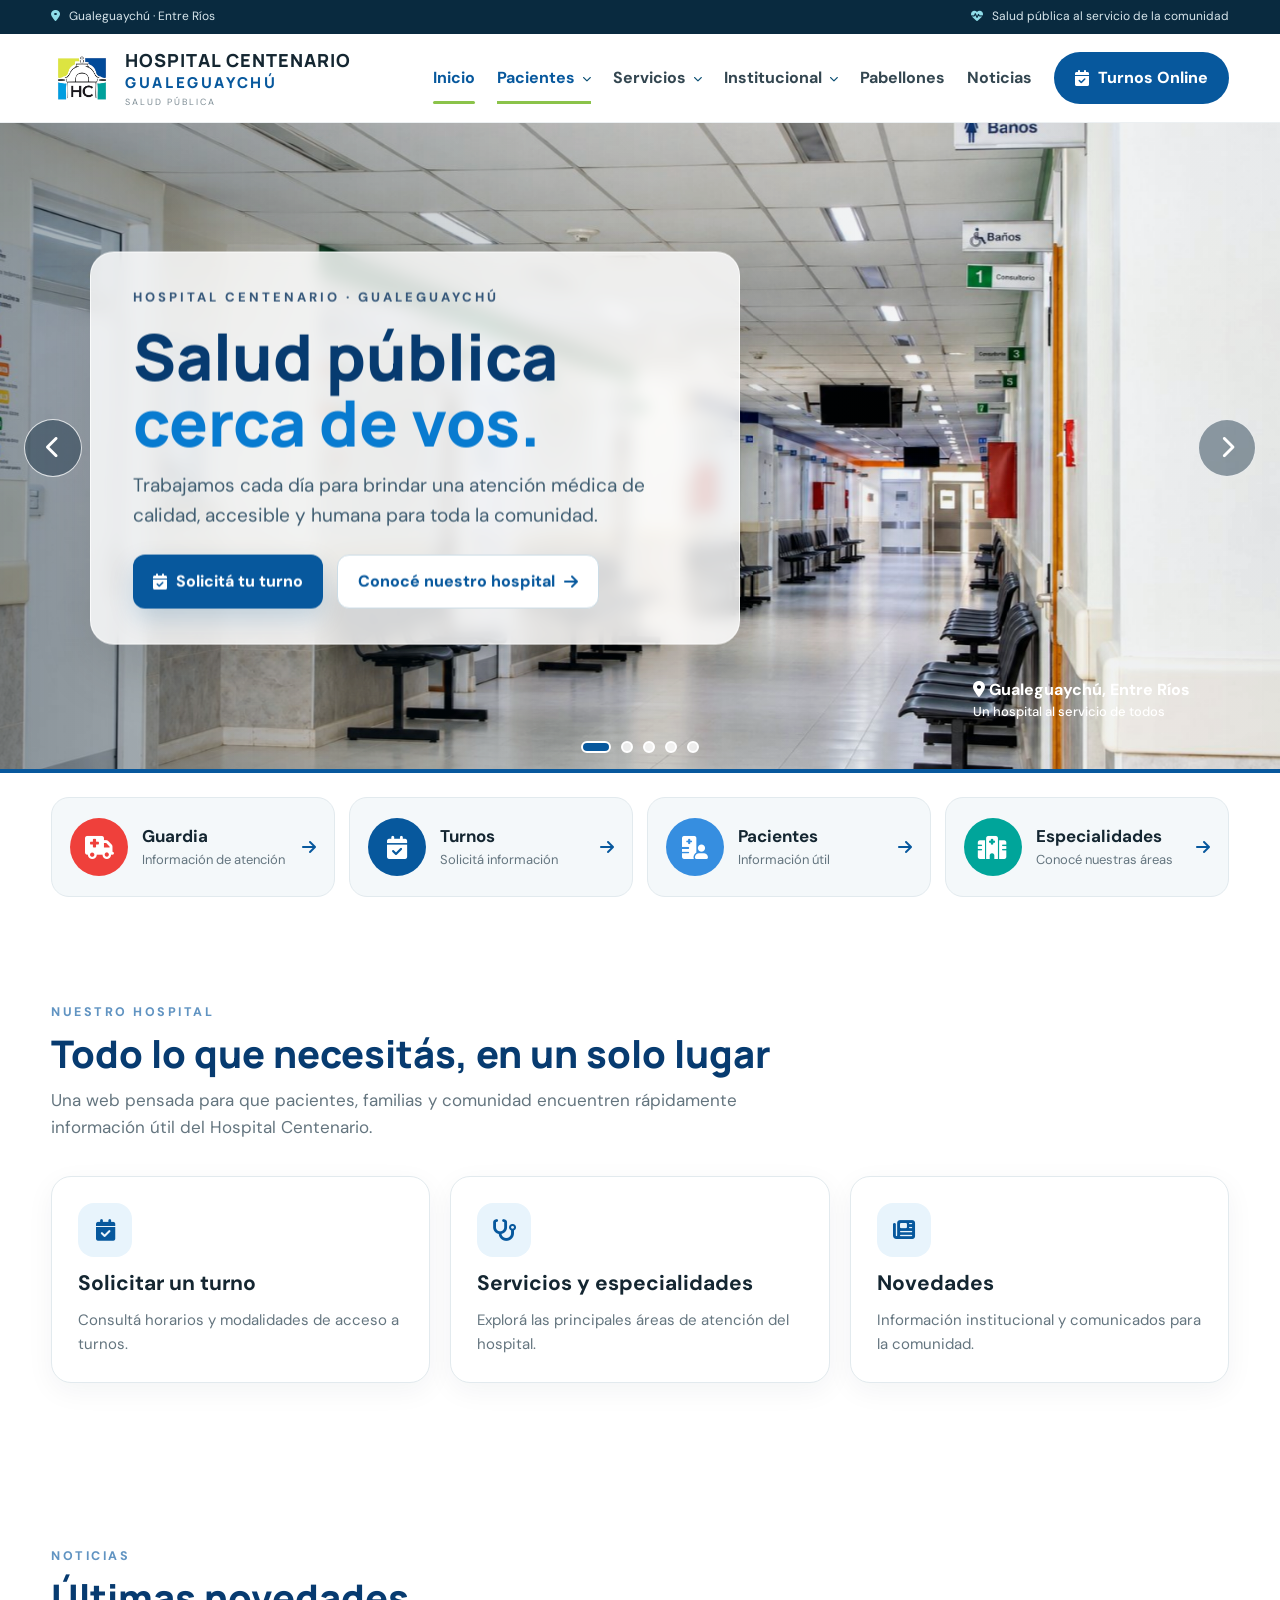
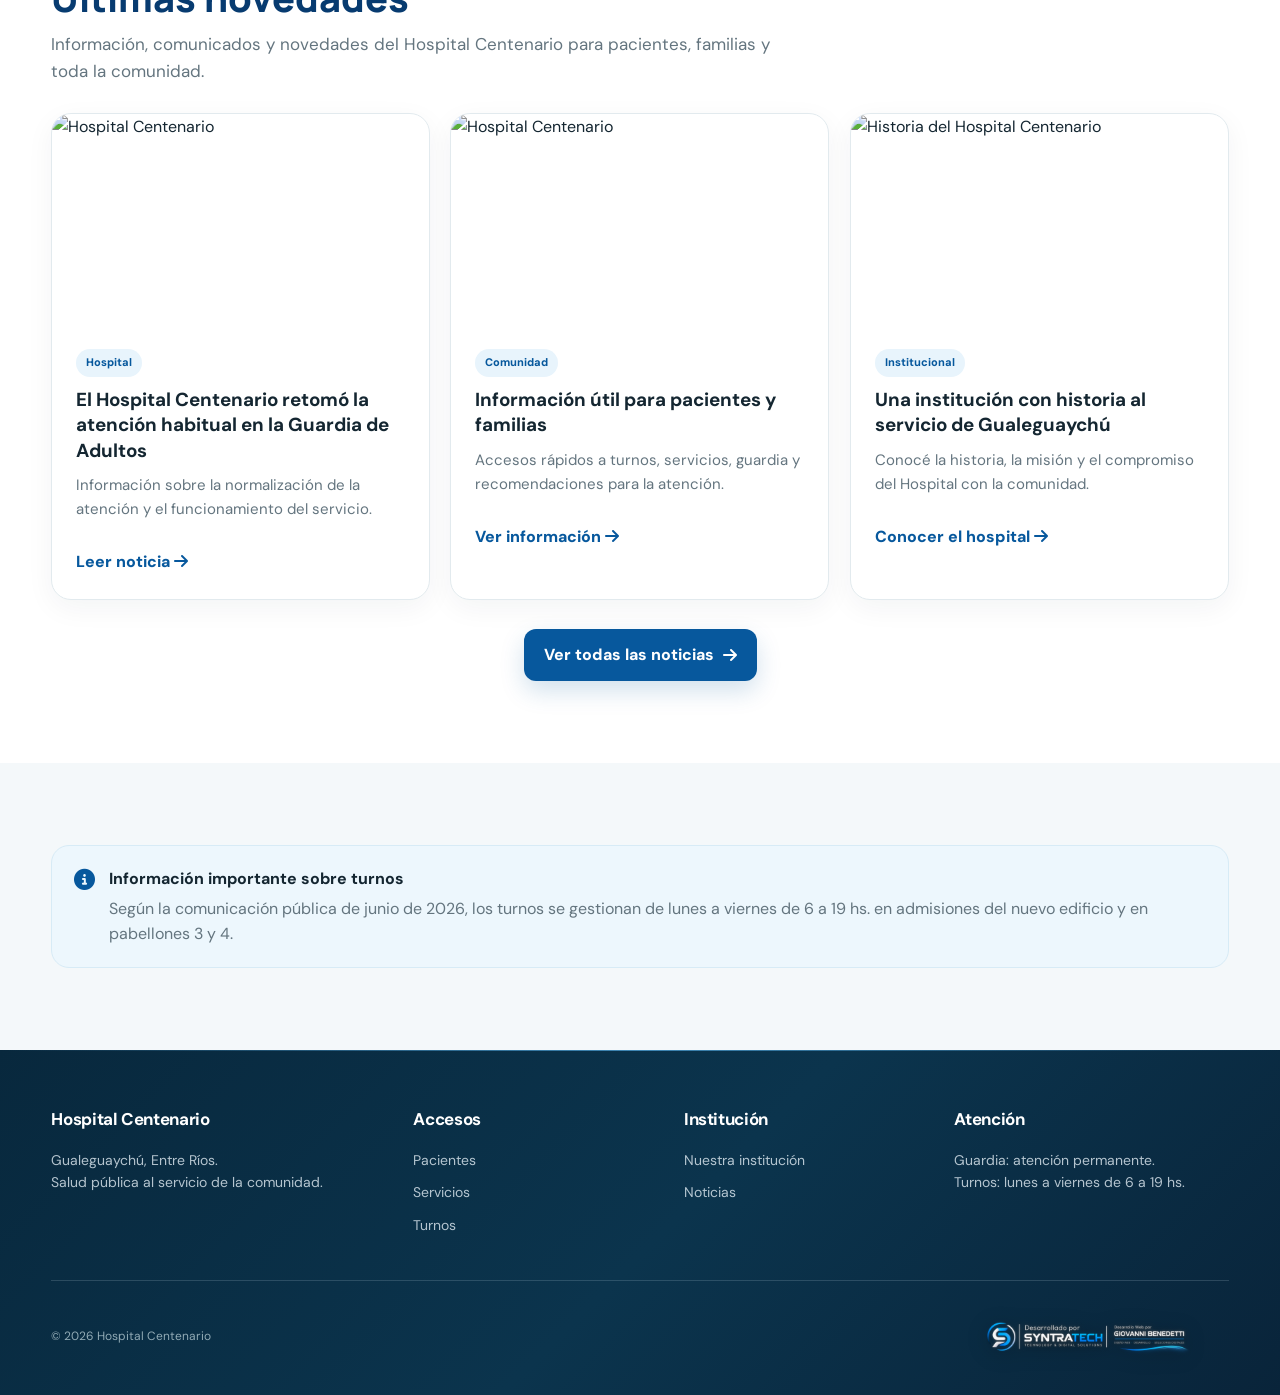
==== commit 611527db: "Add files via upload" ====
--- a/index.html
+++ b/index.html
@@ -1,4 +1,4 @@
-<!doctype html><html lang="es"><head><meta charset="utf-8"><meta name="viewport" content="width=device-width,initial-scale=1"><meta name="description" content="Hospital Centenario Gualeguaychú"><title>Inicio | Hospital Centenario</title><link rel="preconnect" href="https://fonts.googleapis.com"><link rel="preconnect" href="https://fonts.gstatic.com" crossorigin><link href="https://fonts.googleapis.com/css2?family=DM+Sans:wght@400;500;600;700;800&family=Manrope:wght@700;800&display=swap" rel="stylesheet"><link rel="stylesheet" href="https://cdnjs.cloudflare.com/ajax/libs/font-awesome/6.5.2/css/all.min.css"><link rel="stylesheet" href="style.css"><link rel="stylesheet" href="portal.css"></head><body><div class="topbar"><div class="container topbar__inner"><span><i class="fa-solid fa-location-dot"></i> Gualeguaychú · Entre Ríos</span><span><i class="fa-solid fa-heart-pulse"></i> Salud pública al servicio de la comunidad</span></div></div><header class="header"><div class="container header__inner"><a class="brand" href="index.html"><img src="images/logo.png" alt="Hospital Centenario"><div class="brand__name"><strong>HOSPITAL CENTENARIO</strong><span>GUALEGUAYCHÚ</span><small>SALUD PÚBLICA</small></div></a><button class="menu-toggle" id="menuToggle" aria-label="Abrir menú"><i class="fa-solid fa-bars"></i></button><nav class="nav" id="nav"><a class="active" href="index.html">Inicio</a><div class="nav-dropdown is-active"><button class="nav-dropdown__toggle" type="button" aria-expanded="false" aria-haspopup="true">Pacientes <i class="fa-solid fa-chevron-down"></i></button><div class="nav-dropdown__menu"><a href="turnos.html"><i class="fa-solid fa-calendar-check"></i><span><strong>Turnos y admisión</strong><small>Cómo gestionar tu atención</small></span></a><a href="pacientes.html#guardia"><i class="fa-solid fa-truck-medical"></i><span><strong>Guardia y emergencias</strong><small>Información de atención</small></span></a><a href="pacientes.html#informacion"><i class="fa-solid fa-hospital-user"></i><span><strong>Información para pacientes</strong><small>Antes de venir y preguntas frecuentes</small></span></a><a href="calendario-vacunacion.html"><i class="fa-solid fa-syringe"></i><span><strong>Calendario de vacunación</strong><small>Calendario Nacional de Vacunación 2026</small></span></a></div></div><div class="nav-dropdown "><button class="nav-dropdown__toggle" type="button" aria-expanded="false" aria-haspopup="true">Servicios <i class="fa-solid fa-chevron-down"></i></button><div class="nav-dropdown__menu"><a href="servicios.html#especialidades"><i class="fa-solid fa-stethoscope"></i><span><strong>Especialidades</strong><small>Áreas de atención médica</small></span></a><a href="servicios.html#diagnostico"><i class="fa-solid fa-microscope"></i><span><strong>Diagnóstico y estudios</strong><small>Laboratorio e imágenes</small></span></a><a href="servicios.html#apoyo"><i class="fa-solid fa-hands-holding-circle"></i><span><strong>Servicios de apoyo</strong><small>Atención integral y acompañamiento</small></span></a></div></div><div class="nav-dropdown "><button class="nav-dropdown__toggle" type="button" aria-expanded="false" aria-haspopup="true">Institucional <i class="fa-solid fa-chevron-down"></i></button><div class="nav-dropdown__menu"><a href="institucional.html#historia"><i class="fa-solid fa-landmark"></i><span><strong>Nuestra historia</strong><small>Conocé nuestro recorrido</small></span></a><a href="institucional.html#valores"><i class="fa-solid fa-heart"></i><span><strong>Nuestros valores</strong><small>Principios que nos guían</small></span></a><a href="institucional.html#autoridades"><i class="fa-solid fa-users"></i><span><strong>Autoridades</strong><small>Equipo directivo</small></span></a></div></div><a class="nav-link" href="pabellones.html">Pabellones</a><a class="" href="noticias.html">Noticias</a><button class="btn btn--nav" data-turnos><i class="fa-solid fa-calendar-check"></i> Turnos Online</button></nav></div></header><main><section class="hero" id="inicio"><div class="hero__slide active"><img class="hero-photo hero-photo--01" src="https://eldiacdn.eleco.com.ar/media/2024/01/hospital_bice.jpeg" fetchpriority="high" decoding="async" alt="Nuevo edificio del Hospital Centenario"><div class="hero__content"><div class="eyebrow">HOSPITAL CENTENARIO · GUALEGUAYCHÚ</div><h1>Salud pública<br><span>cerca de vos.</span></h1><p>Trabajamos cada día para brindar una atención médica de calidad, accesible y humana para toda la comunidad.</p><div class="hero__actions"><a class="btn btn--primary" href="turnos.html"><i class="fa-solid fa-calendar-check"></i> Solicitá tu turno</a><a class="btn btn--outline" href="institucional.html">Conocé nuestro hospital <i class="fa-solid fa-arrow-right"></i></a></div></div><div class="hero__location"><i class="fa-solid fa-location-dot"></i> Gualeguaychú, Entre Ríos<small>Un hospital al servicio de todos</small></div></div><div class="hero__slide"><img class="hero-photo hero-photo--02" src="images/hero-02-hq.jpg" loading="lazy" decoding="async" alt="Equipo de salud"><div class="hero__content"><div class="eyebrow">EQUIPO DE SALUD</div><h1>Profesionales<br><span>al servicio de la comunidad.</span></h1><p>Un equipo comprometido con la atención integral y el acompañamiento de cada paciente.</p><div class="hero__actions"><a class="btn btn--primary" href="servicios.html">Ver especialidades <i class="fa-solid fa-stethoscope"></i></a><a class="btn btn--outline" href="pacientes.html">Información para pacientes <i class="fa-solid fa-arrow-right"></i></a></div></div></div><div class="hero__slide"><img class="hero-photo hero-photo--03" src="https://media.lacapital.com.ar/p/254cf9d6b8d3db5d94f2492c97a70200/adjuntos/205/imagenes/009/800/0009800820/1200x675/smart/hospital-bicentenario-gualeguaychu-interiorjpg.jpg" loading="lazy" decoding="async" alt="Edificio histórico"><div class="hero__content"><div class="eyebrow">HISTORIA Y COMUNIDAD</div><h1>Una institución<br><span>con historia.</span></h1><p>Conocé nuestra institución y el lugar que ocupa en la historia sanitaria de Gualeguaychú.</p><div class="hero__actions"><a class="btn btn--primary" href="institucional.html">Nuestra historia <i class="fa-solid fa-arrow-right"></i></a></div></div></div><div class="hero__slide"><img class="hero-photo hero-photo--04" src="https://diarioelargentino.com/galeria/fotos/2025/05/09/m_1746826974_44833.webp" loading="lazy" decoding="async" alt="Edificio del hospital"><div class="hero__content"><div class="eyebrow">ATENCIÓN Y SERVICIOS</div><h1>Encontrá la atención<br><span>que necesitás.</span></h1><p>Accedé a guardia, especialidades, laboratorio, diagnóstico y otros servicios.</p><div class="hero__actions"><a class="btn btn--primary" href="servicios.html">Ver servicios <i class="fa-solid fa-hospital"></i></a><a class="btn btn--outline" href="pacientes.html#guardia">Información de guardia <i class="fa-solid fa-arrow-right"></i></a></div></div></div><div class="hero__slide"><img class="hero-photo hero-photo--05" src="https://viapais.com.ar/_next/image/?q=75&url=https%3A%2F%2Fweb-viapais.lilax.io%2Fresizer%2Fv2%2FGEYTQZTFGJTDCZJWHEZTMZJYGQ.jpg&w=980" loading="lazy" decoding="async" alt="Edificio moderno del hospital"><div class="hero__content"><div class="eyebrow">HOSPITAL CENTENARIO</div><h1>Más acceso,<br><span>más salud para todos.</span></h1><p>Información clara para ayudarte a gestionar turnos, consultas y trámites.</p><div class="hero__actions"><a class="btn btn--primary" href="turnos.html">Gestión de turnos <i class="fa-solid fa-calendar-check"></i></a><a class="btn btn--outline" href="pacientes.html">Guía para pacientes <i class="fa-solid fa-arrow-right"></i></a></div></div></div><button class="hero__arrow prev" aria-label="Anterior"><i class="fa-solid fa-chevron-left"></i></button><button class="hero__arrow next" aria-label="Siguiente"><i class="fa-solid fa-chevron-right"></i></button><div class="hero__dots"><button class="hero__dot active" aria-label="Slide 1"></button><button class="hero__dot" aria-label="Slide 2"></button><button class="hero__dot" aria-label="Slide 3"></button><button class="hero__dot" aria-label="Slide 4"></button><button class="hero__dot" aria-label="Slide 5"></button></div><div class="progress" id="heroProgress"></div></section><section class="access"><div class="container access__grid"><a class="access-card red" href="pacientes.html#guardia"><span class="access-icon"><i class="fa-solid fa-truck-medical"></i></span><span><strong>Guardia</strong><small>Información de atención</small></span><i class="fa-solid fa-arrow-right"></i></a><a class="access-card blue" href="turnos.html"><span class="access-icon"><i class="fa-solid fa-calendar-check"></i></span><span><strong>Turnos</strong><small>Solicitá información</small></span><i class="fa-solid fa-arrow-right"></i></a><a class="access-card cyan" href="pacientes.html"><span class="access-icon"><i class="fa-solid fa-hospital-user"></i></span><span><strong>Pacientes</strong><small>Información útil</small></span><i class="fa-solid fa-arrow-right"></i></a><a class="access-card green" href="servicios.html"><span class="access-icon"><i class="fa-solid fa-hospital"></i></span><span><strong>Especialidades</strong><small>Conocé nuestras áreas</small></span><i class="fa-solid fa-arrow-right"></i></a></div></section><section class="section"><div class="container"><div class="section-head"><div class="eyebrow-blue">NUESTRO HOSPITAL</div><h2>Todo lo que necesitás, en un solo lugar</h2><p class="section-lead">Una web pensada para que pacientes, familias y comunidad encuentren rápidamente información útil del Hospital Centenario.</p></div><div class="grid-3"><a class="card" href="turnos.html"><div class="iconbox"><i class="fa-solid fa-calendar-check"></i></div><h3>Solicitar un turno</h3><p>Consultá horarios y modalidades de acceso a turnos.</p></a><a class="card" href="servicios.html"><div class="iconbox"><i class="fa-solid fa-stethoscope"></i></div><h3>Servicios y especialidades</h3><p>Explorá las principales áreas de atención del hospital.</p></a><a class="card" href="noticias.html"><div class="iconbox"><i class="fa-solid fa-newspaper"></i></div><h3>Novedades</h3><p>Información institucional y comunicados para la comunidad.</p></a></div></div></section><section class="section news-home"><div class="container"><div class="section-head"><div class="eyebrow-blue">NOTICIAS</div><h2>Últimas novedades</h2><p class="section-lead">Información, comunicados y novedades del Hospital Centenario para pacientes, familias y toda la comunidad.</p></div><div class="grid-3"><article class="card news-card"><img class="hero-photo hero-photo--05" src="https://viapais.com.ar/_next/image/?q=75&url=https%3A%2F%2Fweb-viapais.lilax.io%2Fresizer%2Fv2%2FGEYTQZTFGJTDCZJWHEZTMZJYGQ.jpg&w=980" loading="lazy" decoding="async" alt="Hospital Centenario"><div class="news-card__body"><span class="tag">Hospital</span><h3>El Hospital Centenario retomó la atención habitual en la Guardia de Adultos</h3><p>Información sobre la normalización de la atención y el funcionamiento del servicio.</p><a href="noticias.html">Leer noticia <i class="fa-solid fa-arrow-right"></i></a></div></article><article class="card news-card"><img class="hero-photo hero-photo--01" src="https://eldiacdn.eleco.com.ar/media/2024/01/hospital_bice.jpeg" fetchpriority="high" decoding="async" alt="Hospital Centenario"><div class="news-card__body"><span class="tag">Comunidad</span><h3>Información útil para pacientes y familias</h3><p>Accesos rápidos a turnos, servicios, guardia y recomendaciones para la atención.</p><a href="pacientes.html">Ver información <i class="fa-solid fa-arrow-right"></i></a></div></article><article class="card news-card"><img class="hero-photo hero-photo--03" src="https://media.lacapital.com.ar/p/254cf9d6b8d3db5d94f2492c97a70200/adjuntos/205/imagenes/009/800/0009800820/1200x675/smart/hospital-bicentenario-gualeguaychu-interiorjpg.jpg" loading="lazy" decoding="async" alt="Historia del Hospital Centenario"><div class="news-card__body"><span class="tag">Institucional</span><h3>Una institución con historia al servicio de Gualeguaychú</h3><p>Conocé la historia, la misión y el compromiso del Hospital con la comunidad.</p><a href="institucional.html">Conocer el hospital <i class="fa-solid fa-arrow-right"></i></a></div></article></div><div class="section-actions"><a class="btn btn--primary" href="noticias.html">Ver todas las noticias <i class="fa-solid fa-arrow-right"></i></a></div></div></section><section class="section alt"><div class="container"><div class="notice"><i class="fa-solid fa-circle-info"></i><div><strong>Información importante sobre turnos</strong><p>Según la comunicación pública de junio de 2026, los turnos se gestionan de lunes a viernes de 6 a 19 hs. en admisiones del nuevo edificio y en pabellones 3 y 4.</p></div></div></div></section></main><footer class="footer"><div class="container footer__grid"><div><h3>Hospital Centenario</h3><p>Gualeguaychú, Entre Ríos.<br>Salud pública al servicio de la comunidad.</p></div><div class="footer-column footer-column--access"><h3>Accesos</h3><a href="pacientes.html">Pacientes</a><a href="servicios.html">Servicios</a><a href="turnos.html">Turnos</a></div><div class="footer-column footer-column--institution"><h3>Institución</h3><a href="institucional.html">Nuestra institución</a><a href="noticias.html">Noticias</a></div><div><h3>Atención</h3><p>Guardia: atención permanente.</p><p>Turnos: lunes a viernes de 6 a 19 hs.</p></div></div><div class="container footer__bottom"><span>© <span id="year"></span> Hospital Centenario</span><span class="footer-project-label"></span><span class="footer-project-signature"><img src="images/firma-syntratech.png" alt="Desarrollado por SyntraTech — Desarrollo Web por Giovanni Benedetti" loading="lazy"></span></div>
+<!doctype html><html lang="es"><head><meta charset="utf-8"><meta name="viewport" content="width=device-width,initial-scale=1"><meta name="description" content="Hospital Centenario Gualeguaychú"><title>Inicio | Hospital Centenario</title><link rel="preconnect" href="https://fonts.googleapis.com"><link rel="preconnect" href="https://fonts.gstatic.com" crossorigin><link href="https://fonts.googleapis.com/css2?family=DM+Sans:wght@400;500;600;700;800&family=Manrope:wght@700;800&display=swap" rel="stylesheet"><link rel="stylesheet" href="https://cdnjs.cloudflare.com/ajax/libs/font-awesome/6.5.2/css/all.min.css"><link rel="stylesheet" href="style.css"><link rel="stylesheet" href="portal.css"></head><body><div class="topbar"><div class="container topbar__inner"><span><i class="fa-solid fa-location-dot"></i> Gualeguaychú · Entre Ríos</span><span><i class="fa-solid fa-heart-pulse"></i> Salud pública al servicio de la comunidad</span></div></div><header class="header"><div class="container header__inner"><a class="brand" href="index.html"><img src="images/logo.png" alt="Hospital Centenario"><div class="brand__name"><strong>HOSPITAL CENTENARIO</strong><span>GUALEGUAYCHÚ</span><small>SALUD PÚBLICA</small></div></a><button class="menu-toggle" id="menuToggle" aria-label="Abrir menú"><i class="fa-solid fa-bars"></i></button><nav class="nav" id="nav"><a class="active" href="index.html">Inicio</a><div class="nav-dropdown is-active"><button class="nav-dropdown__toggle" type="button" aria-expanded="false" aria-haspopup="true">Pacientes <i class="fa-solid fa-chevron-down"></i></button><div class="nav-dropdown__menu"><a href="turnos.html"><i class="fa-solid fa-calendar-check"></i><span><strong>Turnos y admisión</strong><small>Cómo gestionar tu atención</small></span></a><a href="pacientes.html#guardia"><i class="fa-solid fa-truck-medical"></i><span><strong>Guardia y emergencias</strong><small>Información de atención</small></span></a><a href="pacientes.html#informacion"><i class="fa-solid fa-hospital-user"></i><span><strong>Información para pacientes</strong><small>Antes de venir y preguntas frecuentes</small></span></a><a href="calendario-vacunacion.html"><i class="fa-solid fa-syringe"></i><span><strong>Calendario de vacunación</strong><small>Calendario Nacional de Vacunación 2026</small></span></a></div></div><div class="nav-dropdown "><button class="nav-dropdown__toggle" type="button" aria-expanded="false" aria-haspopup="true">Servicios <i class="fa-solid fa-chevron-down"></i></button><div class="nav-dropdown__menu"><a href="servicios.html#especialidades"><i class="fa-solid fa-stethoscope"></i><span><strong>Especialidades</strong><small>Áreas de atención médica</small></span></a><a href="servicios.html#diagnostico"><i class="fa-solid fa-microscope"></i><span><strong>Diagnóstico y estudios</strong><small>Laboratorio e imágenes</small></span></a><a href="servicios.html#apoyo"><i class="fa-solid fa-hands-holding-circle"></i><span><strong>Servicios de apoyo</strong><small>Atención integral y acompañamiento</small></span></a></div></div><div class="nav-dropdown "><button class="nav-dropdown__toggle" type="button" aria-expanded="false" aria-haspopup="true">Institucional <i class="fa-solid fa-chevron-down"></i></button><div class="nav-dropdown__menu"><a href="institucional.html#historia"><i class="fa-solid fa-landmark"></i><span><strong>Nuestra historia</strong><small>Conocé nuestro recorrido</small></span></a><a href="institucional.html#valores"><i class="fa-solid fa-heart"></i><span><strong>Nuestros valores</strong><small>Principios que nos guían</small></span></a><a href="institucional.html#autoridades"><i class="fa-solid fa-users"></i><span><strong>Autoridades</strong><small>Equipo directivo</small></span></a></div></div><a class="nav-link" href="pabellones.html">Pabellones</a><a class="" href="noticias.html">Noticias</a><button class="btn btn--nav" data-turnos><i class="fa-solid fa-calendar-check"></i> Turnos Online</button></nav></div></header><main><section class="hero" id="inicio"><div class="hero__slide active"><img class="hero-photo hero-photo--01" src="images/hero-01-hq.jpg" fetchpriority="high" decoding="async" alt="Pasillo del Hospital Centenario con señalización de baños y consultorios"><div class="hero__content"><div class="eyebrow">HOSPITAL CENTENARIO · GUALEGUAYCHÚ</div><h1>Salud pública<br><span>cerca de vos.</span></h1><p>Trabajamos cada día para brindar una atención médica de calidad, accesible y humana para toda la comunidad.</p><div class="hero__actions"><a class="btn btn--primary" href="turnos.html"><i class="fa-solid fa-calendar-check"></i> Solicitá tu turno</a><a class="btn btn--outline" href="institucional.html">Conocé nuestro hospital <i class="fa-solid fa-arrow-right"></i></a></div></div><div class="hero__location"><i class="fa-solid fa-location-dot"></i> Gualeguaychú, Entre Ríos<small>Un hospital al servicio de todos</small></div></div><div class="hero__slide"><img class="hero-photo hero-photo--02" src="images/hero-02-hq.jpg" loading="lazy" decoding="async" alt="Fachada del Hospital Centenario de Gualeguaychú"><div class="hero__content"><div class="eyebrow">EQUIPO DE SALUD</div><h1>Profesionales<br><span>al servicio de la comunidad.</span></h1><p>Un equipo comprometido con la atención integral y el acompañamiento de cada paciente.</p><div class="hero__actions"><a class="btn btn--primary" href="servicios.html">Ver especialidades <i class="fa-solid fa-stethoscope"></i></a><a class="btn btn--outline" href="pacientes.html">Información para pacientes <i class="fa-solid fa-arrow-right"></i></a></div></div></div><div class="hero__slide"><img class="hero-photo hero-photo--03" src="images/hero-03-hq.jpg" loading="lazy" decoding="async" alt="Recepción y cartel de orientación por pabellones del hospital"><div class="hero__content"><div class="eyebrow">HISTORIA Y COMUNIDAD</div><h1>Una institución<br><span>con historia.</span></h1><p>Conocé nuestra institución y el lugar que ocupa en la historia sanitaria de Gualeguaychú.</p><div class="hero__actions"><a class="btn btn--primary" href="institucional.html">Nuestra historia <i class="fa-solid fa-arrow-right"></i></a></div></div></div><div class="hero__slide"><img class="hero-photo hero-photo--04" src="images/hero-04-hq.jpg" loading="lazy" decoding="async" alt="Asientos de la sala de espera del hospital"><div class="hero__content"><div class="eyebrow">ATENCIÓN Y SERVICIOS</div><h1>Encontrá la atención<br><span>que necesitás.</span></h1><p>Accedé a guardia, especialidades, laboratorio, diagnóstico y otros servicios.</p><div class="hero__actions"><a class="btn btn--primary" href="servicios.html">Ver servicios <i class="fa-solid fa-hospital"></i></a><a class="btn btn--outline" href="pacientes.html#guardia">Información de guardia <i class="fa-solid fa-arrow-right"></i></a></div></div></div><div class="hero__slide"><img class="hero-photo hero-photo--05" src="images/hero-05-hq.jpg" loading="lazy" decoding="async" alt="Pasillo interior del hospital con circulación de personas"><div class="hero__content"><div class="eyebrow">HOSPITAL CENTENARIO</div><h1>Más acceso,<br><span>más salud para todos.</span></h1><p>Información clara para ayudarte a gestionar turnos, consultas y trámites.</p><div class="hero__actions"><a class="btn btn--primary" href="turnos.html">Gestión de turnos <i class="fa-solid fa-calendar-check"></i></a><a class="btn btn--outline" href="pacientes.html">Guía para pacientes <i class="fa-solid fa-arrow-right"></i></a></div></div></div><button class="hero__arrow prev" aria-label="Anterior"><i class="fa-solid fa-chevron-left"></i></button><button class="hero__arrow next" aria-label="Siguiente"><i class="fa-solid fa-chevron-right"></i></button><div class="hero__dots"><button class="hero__dot active" aria-label="Slide 1"></button><button class="hero__dot" aria-label="Slide 2"></button><button class="hero__dot" aria-label="Slide 3"></button><button class="hero__dot" aria-label="Slide 4"></button><button class="hero__dot" aria-label="Slide 5"></button></div><div class="progress" id="heroProgress"></div></section><section class="access"><div class="container access__grid"><a class="access-card red" href="pacientes.html#guardia"><span class="access-icon"><i class="fa-solid fa-truck-medical"></i></span><span><strong>Guardia</strong><small>Información de atención</small></span><i class="fa-solid fa-arrow-right"></i></a><a class="access-card blue" href="turnos.html"><span class="access-icon"><i class="fa-solid fa-calendar-check"></i></span><span><strong>Turnos</strong><small>Solicitá información</small></span><i class="fa-solid fa-arrow-right"></i></a><a class="access-card cyan" href="pacientes.html"><span class="access-icon"><i class="fa-solid fa-hospital-user"></i></span><span><strong>Pacientes</strong><small>Información útil</small></span><i class="fa-solid fa-arrow-right"></i></a><a class="access-card green" href="servicios.html"><span class="access-icon"><i class="fa-solid fa-hospital"></i></span><span><strong>Especialidades</strong><small>Conocé nuestras áreas</small></span><i class="fa-solid fa-arrow-right"></i></a></div></section><section class="section"><div class="container"><div class="section-head"><div class="eyebrow-blue">NUESTRO HOSPITAL</div><h2>Todo lo que necesitás, en un solo lugar</h2><p class="section-lead">Una web pensada para que pacientes, familias y comunidad encuentren rápidamente información útil del Hospital Centenario.</p></div><div class="grid-3"><a class="card" href="turnos.html"><div class="iconbox"><i class="fa-solid fa-calendar-check"></i></div><h3>Solicitar un turno</h3><p>Consultá horarios y modalidades de acceso a turnos.</p></a><a class="card" href="servicios.html"><div class="iconbox"><i class="fa-solid fa-stethoscope"></i></div><h3>Servicios y especialidades</h3><p>Explorá las principales áreas de atención del hospital.</p></a><a class="card" href="noticias.html"><div class="iconbox"><i class="fa-solid fa-newspaper"></i></div><h3>Novedades</h3><p>Información institucional y comunicados para la comunidad.</p></a></div></div></section><section class="section news-home"><div class="container"><div class="section-head"><div class="eyebrow-blue">NOTICIAS</div><h2>Últimas novedades</h2><p class="section-lead">Información, comunicados y novedades del Hospital Centenario para pacientes, familias y toda la comunidad.</p></div><div class="grid-3"><article class="card news-card"><img class="hero-photo hero-photo--05" src="https://viapais.com.ar/_next/image/?q=75&url=https%3A%2F%2Fweb-viapais.lilax.io%2Fresizer%2Fv2%2FGEYTQZTFGJTDCZJWHEZTMZJYGQ.jpg&w=980" loading="lazy" decoding="async" alt="Hospital Centenario"><div class="news-card__body"><span class="tag">Hospital</span><h3>El Hospital Centenario retomó la atención habitual en la Guardia de Adultos</h3><p>Información sobre la normalización de la atención y el funcionamiento del servicio.</p><a href="noticias.html">Leer noticia <i class="fa-solid fa-arrow-right"></i></a></div></article><article class="card news-card"><img class="hero-photo hero-photo--01" src="https://eldiacdn.eleco.com.ar/media/2024/01/hospital_bice.jpeg" fetchpriority="high" decoding="async" alt="Hospital Centenario"><div class="news-card__body"><span class="tag">Comunidad</span><h3>Información útil para pacientes y familias</h3><p>Accesos rápidos a turnos, servicios, guardia y recomendaciones para la atención.</p><a href="pacientes.html">Ver información <i class="fa-solid fa-arrow-right"></i></a></div></article><article class="card news-card"><img class="hero-photo hero-photo--03" src="https://media.lacapital.com.ar/p/254cf9d6b8d3db5d94f2492c97a70200/adjuntos/205/imagenes/009/800/0009800820/1200x675/smart/hospital-bicentenario-gualeguaychu-interiorjpg.jpg" loading="lazy" decoding="async" alt="Historia del Hospital Centenario"><div class="news-card__body"><span class="tag">Institucional</span><h3>Una institución con historia al servicio de Gualeguaychú</h3><p>Conocé la historia, la misión y el compromiso del Hospital con la comunidad.</p><a href="institucional.html">Conocer el hospital <i class="fa-solid fa-arrow-right"></i></a></div></article></div><div class="section-actions"><a class="btn btn--primary" href="noticias.html">Ver todas las noticias <i class="fa-solid fa-arrow-right"></i></a></div></div></section><section class="section alt"><div class="container"><div class="notice"><i class="fa-solid fa-circle-info"></i><div><strong>Información importante sobre turnos</strong><p>Según la comunicación pública de junio de 2026, los turnos se gestionan de lunes a viernes de 6 a 19 hs. en admisiones del nuevo edificio y en pabellones 3 y 4.</p></div></div></div></section></main><footer class="footer"><div class="container footer__grid"><div><h3>Hospital Centenario</h3><p>Gualeguaychú, Entre Ríos.<br>Salud pública al servicio de la comunidad.</p></div><div class="footer-column footer-column--access"><h3>Accesos</h3><a href="pacientes.html">Pacientes</a><a href="servicios.html">Servicios</a><a href="turnos.html">Turnos</a></div><div class="footer-column footer-column--institution"><h3>Institución</h3><a href="institucional.html">Nuestra institución</a><a href="noticias.html">Noticias</a></div><div><h3>Atención</h3><p>Guardia: atención permanente.</p><p>Turnos: lunes a viernes de 6 a 19 hs.</p></div></div><div class="container footer__bottom"><span>© <span id="year"></span> Hospital Centenario</span><span class="footer-project-label"></span><span class="footer-project-signature"><img src="images/firma-syntratech.png" alt="Desarrollado por SyntraTech — Desarrollo Web por Giovanni Benedetti" loading="lazy"></span></div>
 
 </footer><button class="backtop" id="backTop" aria-label="Volver arriba"><i class="fa-solid fa-arrow-up"></i></button><div class="modal" id="turnModal"><div class="modal__box"><button class="modal__close" data-close aria-label="Cerrar"><i class="fa-solid fa-xmark"></i></button><div class="eyebrow-blue">GESTIÓN DE TURNOS</div><h2>¿Cómo querés gestionar tu turno?</h2><p>La información publicada en junio de 2026 indica atención para turnos de lunes a viernes de 6 a 19 hs. en admisiones del nuevo edificio y pabellones 3 y 4.</p><div class="modal-actions"><a href="turnos.html"><strong>Ver información completa</strong><span>Horarios, admisiones y cancelaciones</span></a><a href="tel:+543446428034"><strong>Llamar al hospital</strong><span>+54 3446 42-8034</span></a></div></div></div><script src="portal.js"></script><script src="script.js"></script><script src="v40-enhancements.js"></script>
 </body></html>
--- a/portal.css
+++ b/portal.css
@@ -622,3 +622,25 @@
 .pab-card[style*="#d9e343"] .pab-pills span{background:#fbfddf;border-color:#edf2a2}.pab-card[style*="#004a97"] .pab-pills span{background:#edf4fb;border-color:#d4e2f1}.pab-card[style*="#00a09a"] .pab-pills span{background:#e9f8f7;border-color:#cbeeea}.pab-card[style*="#019cde"] .pab-pills span{background:#eaf7fd;border-color:#cbeaf8}
 .pab-note{margin-top:24px;padding:16px 20px;border:1px solid #dce7ee;border-radius:14px;background:#f5f9fb;color:#60798a;font-size:12px}.pab-note p{margin:4px 0 0}
 @media(max-width:700px){.pab-intro{display:block}.pab-intro p{margin-top:10px}.pab-head{grid-template-columns:55px 1fr;padding:22px}.pab-num{width:48px;height:48px}.pab-body{padding:18px 22px 24px}}
+
+/* Turnos Demo V3 — asignación y notificación automática */
+.appointment-assignment{margin-top:28px;border:1px solid #cfe0ed;border-radius:20px;background:#fff;box-shadow:0 18px 45px rgba(8,44,67,.10);overflow:hidden}
+.assignment-loading,.assignment-result{padding:30px}
+.assignment-loading{display:flex;align-items:center;gap:18px;background:linear-gradient(135deg,#f4f9fd,#fff)}
+.assignment-spinner{width:52px;height:52px;border-radius:50%;display:grid;place-items:center;background:#e7f3fb;color:#004A97;font-size:1.4rem}
+.assignment-result-head{display:flex;align-items:flex-start;gap:16px;position:relative}
+.assignment-check{width:46px;height:46px;border-radius:50%;display:grid;place-items:center;background:#e7f6f4;color:#00A09A;font-size:1.2rem;flex:none}
+.assignment-result-head h2{margin:5px 0 4px;color:#0b315f;font-family:Manrope,sans-serif;font-size:clamp(1.7rem,3vw,2.6rem)}
+.assignment-result-head p{margin:0;color:#718197}
+.assignment-status{margin-left:auto;padding:8px 12px;border-radius:999px;background:#e7f3fb;color:#004A97;font-size:.78rem;font-weight:800;white-space:nowrap}
+.assignment-grid{display:grid;grid-template-columns:repeat(4,1fr);gap:12px;margin-top:24px}
+.assignment-grid>div{padding:16px;border:1px solid #dce8f1;border-radius:13px;background:#fbfdff}
+.assignment-grid small{display:block;color:#6d8499;font-weight:800;font-size:.72rem;text-transform:uppercase;letter-spacing:.04em;margin-bottom:6px}
+.assignment-grid strong{display:block;color:#183b60;font-size:1rem}
+.confirmation-box{display:flex;gap:14px;align-items:flex-start;margin-top:18px;padding:18px;border-radius:14px;background:#f1faf8;border:1px solid #cdebe4}
+.confirmation-icon{width:42px;height:42px;border-radius:50%;display:grid;place-items:center;background:#00A09A;color:#fff;font-size:1.2rem;flex:none}
+.confirmation-box strong{display:block;color:#0b315f}.confirmation-box p{margin:5px 0 8px;color:#5f7487;font-size:.9rem;line-height:1.5}
+.confirmation-countdown{font-weight:800;color:#004A97;font-size:.82rem}
+.assignment-actions{margin-top:14px}.whatsapp-auto-status{display:flex;align-items:center;gap:12px;padding:13px 15px;border-radius:12px;background:#f4f7fa;border:1px solid #dce6ed;color:#4e6679}.whatsapp-auto-status>i{font-size:1.3rem;color:#00A09A}.whatsapp-auto-status strong{display:block;color:#183b60}.whatsapp-auto-status span{display:block;font-size:.82rem;margin-top:2px}.whatsapp-auto-status.is-sent{background:#eaf8f5;border-color:#c7e9df}.whatsapp-auto-status.is-sent span{color:#16785d;font-weight:700}
+@media(max-width:900px){.assignment-grid{grid-template-columns:1fr 1fr}.assignment-status{margin-left:0}.assignment-result-head{flex-wrap:wrap}}
+@media(max-width:600px){.assignment-loading,.assignment-result{padding:22px}.assignment-grid{grid-template-columns:1fr}.assignment-result-head h2{font-size:1.65rem}}
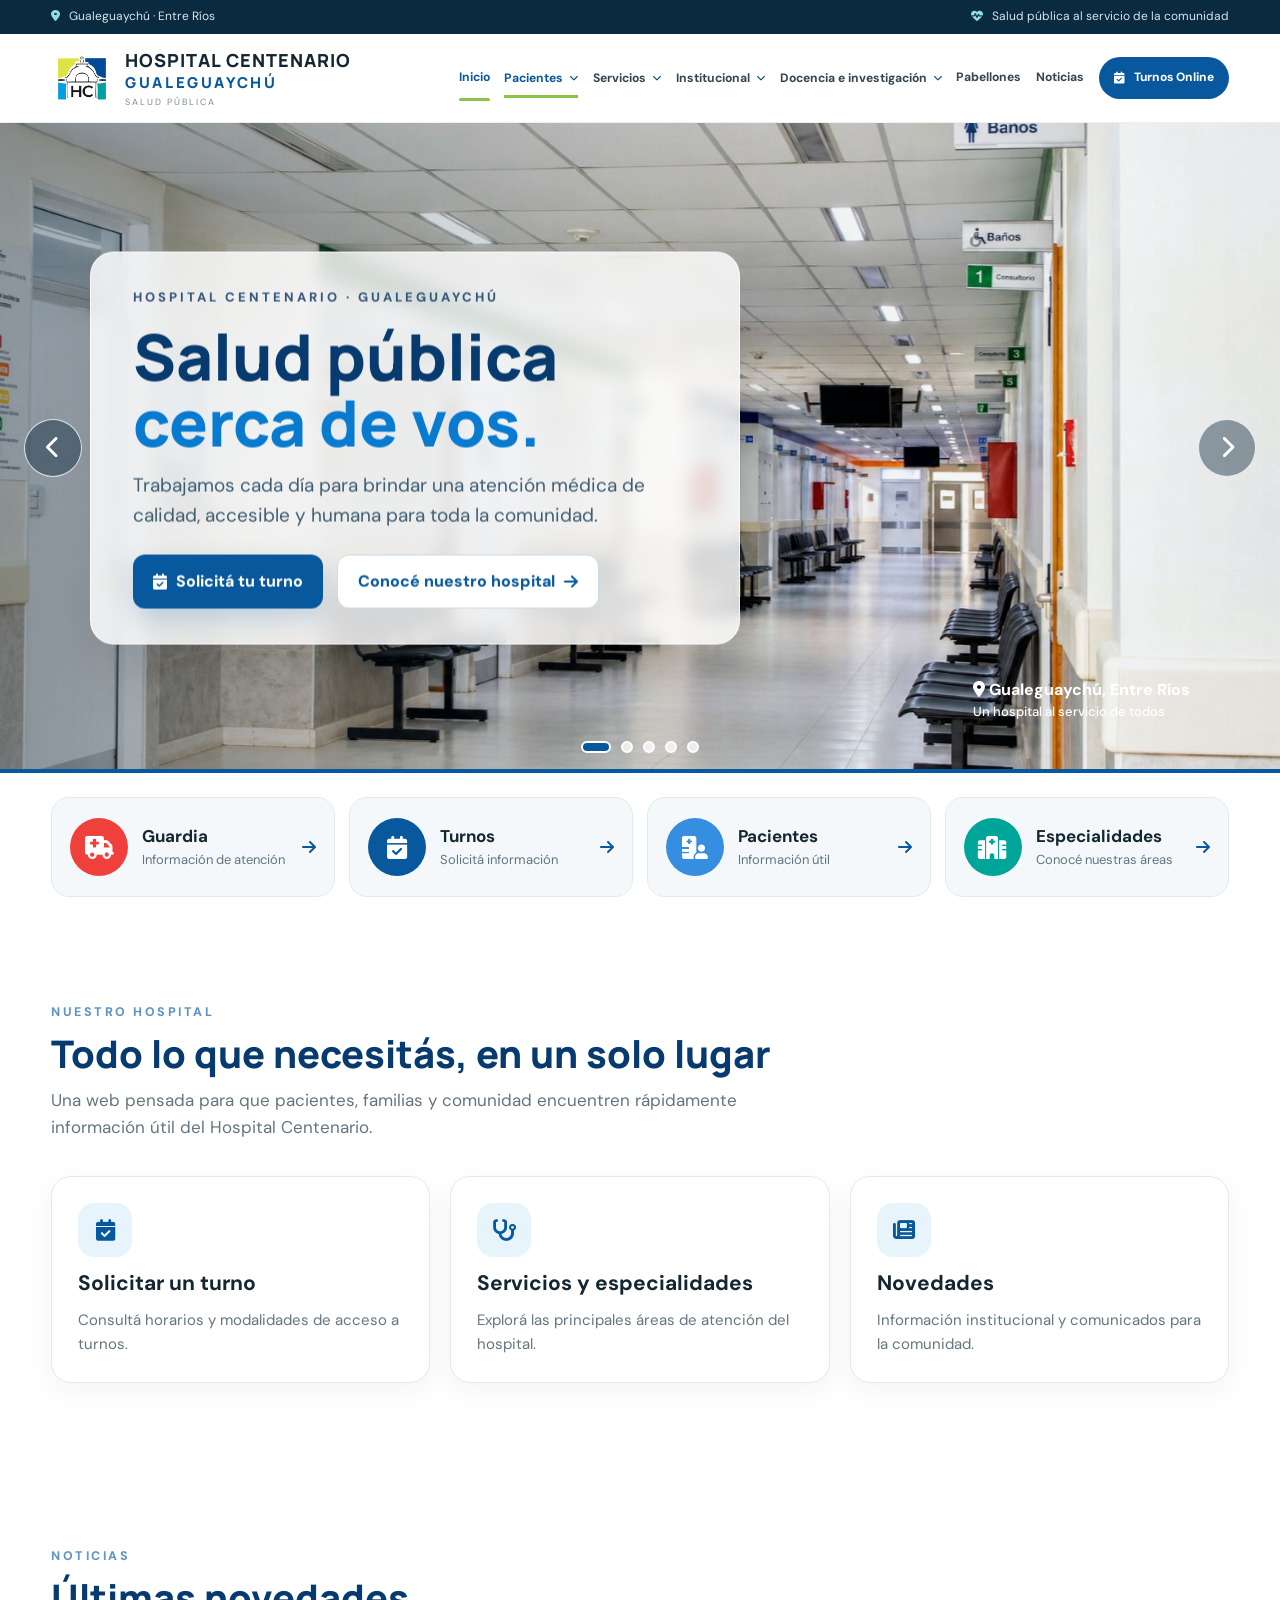
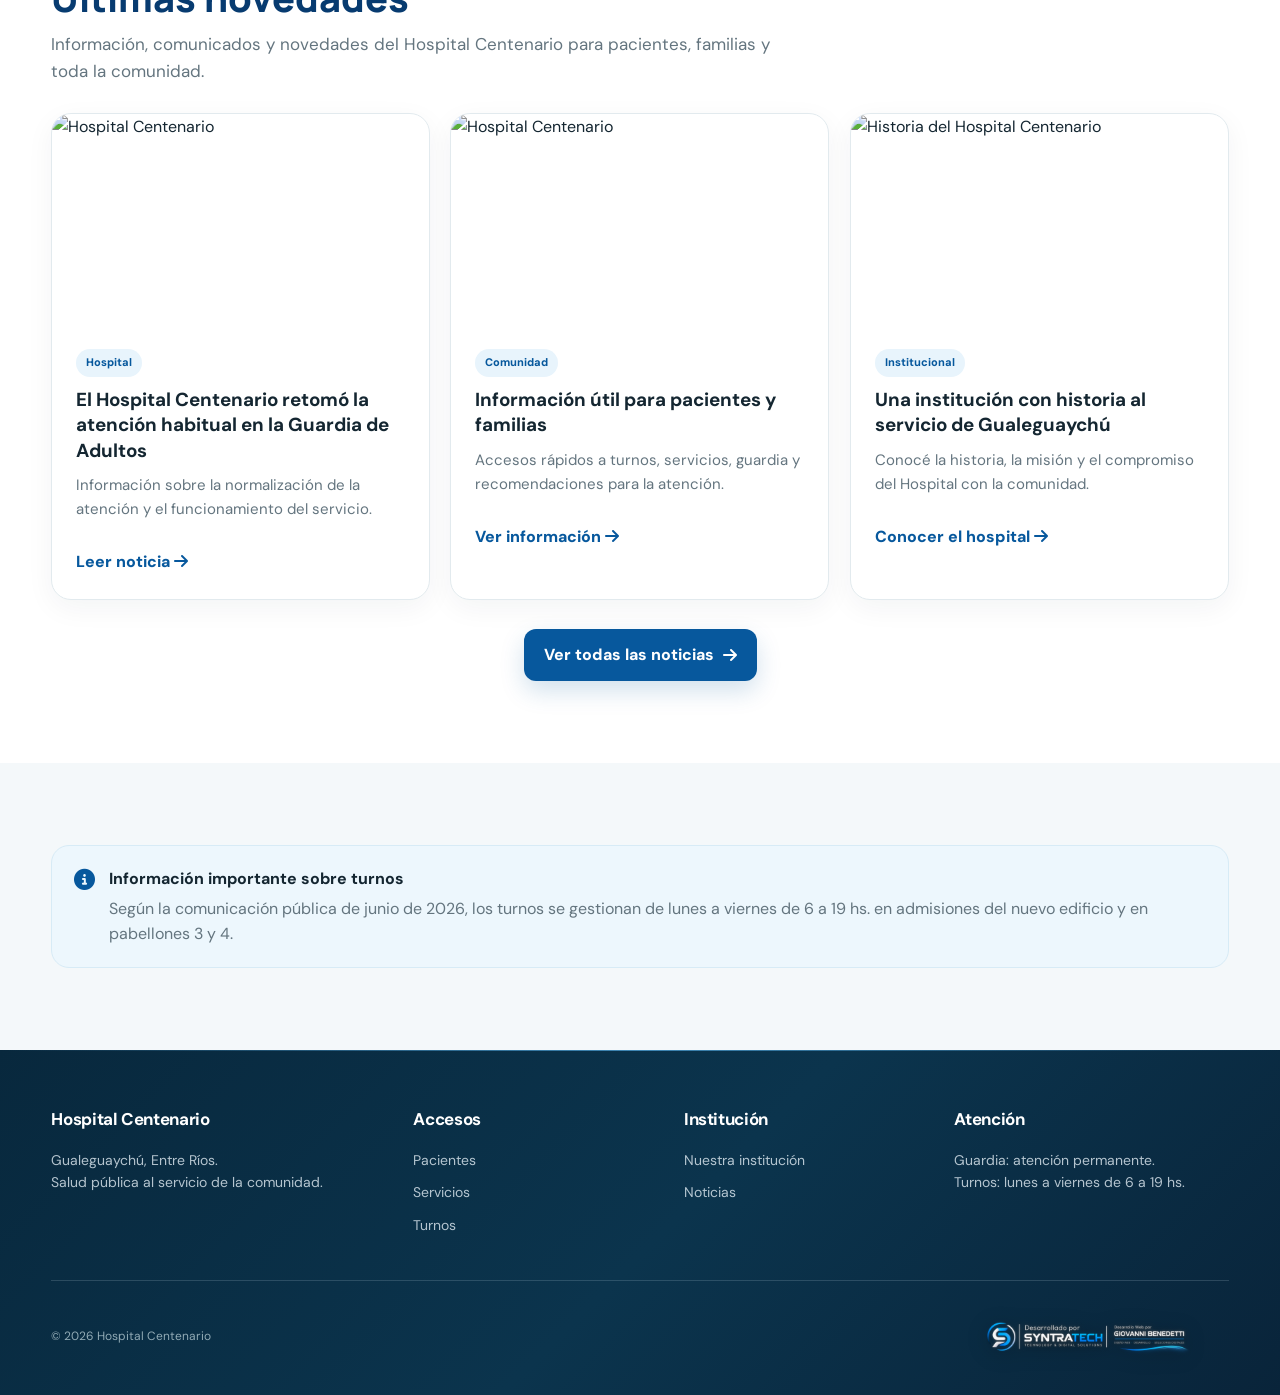
==== commit ecf19ea8: "Add files via upload" ====
--- a/index.html
+++ b/index.html
@@ -1,4 +1,4 @@
-<!doctype html><html lang="es"><head><meta charset="utf-8"><meta name="viewport" content="width=device-width,initial-scale=1"><meta name="description" content="Hospital Centenario Gualeguaychú"><title>Inicio | Hospital Centenario</title><link rel="preconnect" href="https://fonts.googleapis.com"><link rel="preconnect" href="https://fonts.gstatic.com" crossorigin><link href="https://fonts.googleapis.com/css2?family=DM+Sans:wght@400;500;600;700;800&family=Manrope:wght@700;800&display=swap" rel="stylesheet"><link rel="stylesheet" href="https://cdnjs.cloudflare.com/ajax/libs/font-awesome/6.5.2/css/all.min.css"><link rel="stylesheet" href="style.css"><link rel="stylesheet" href="portal.css"></head><body><div class="topbar"><div class="container topbar__inner"><span><i class="fa-solid fa-location-dot"></i> Gualeguaychú · Entre Ríos</span><span><i class="fa-solid fa-heart-pulse"></i> Salud pública al servicio de la comunidad</span></div></div><header class="header"><div class="container header__inner"><a class="brand" href="index.html"><img src="images/logo.png" alt="Hospital Centenario"><div class="brand__name"><strong>HOSPITAL CENTENARIO</strong><span>GUALEGUAYCHÚ</span><small>SALUD PÚBLICA</small></div></a><button class="menu-toggle" id="menuToggle" aria-label="Abrir menú"><i class="fa-solid fa-bars"></i></button><nav class="nav" id="nav"><a class="active" href="index.html">Inicio</a><div class="nav-dropdown is-active"><button class="nav-dropdown__toggle" type="button" aria-expanded="false" aria-haspopup="true">Pacientes <i class="fa-solid fa-chevron-down"></i></button><div class="nav-dropdown__menu"><a href="turnos.html"><i class="fa-solid fa-calendar-check"></i><span><strong>Turnos y admisión</strong><small>Cómo gestionar tu atención</small></span></a><a href="pacientes.html#guardia"><i class="fa-solid fa-truck-medical"></i><span><strong>Guardia y emergencias</strong><small>Información de atención</small></span></a><a href="pacientes.html#informacion"><i class="fa-solid fa-hospital-user"></i><span><strong>Información para pacientes</strong><small>Antes de venir y preguntas frecuentes</small></span></a><a href="calendario-vacunacion.html"><i class="fa-solid fa-syringe"></i><span><strong>Calendario de vacunación</strong><small>Calendario Nacional de Vacunación 2026</small></span></a></div></div><div class="nav-dropdown "><button class="nav-dropdown__toggle" type="button" aria-expanded="false" aria-haspopup="true">Servicios <i class="fa-solid fa-chevron-down"></i></button><div class="nav-dropdown__menu"><a href="servicios.html#especialidades"><i class="fa-solid fa-stethoscope"></i><span><strong>Especialidades</strong><small>Áreas de atención médica</small></span></a><a href="servicios.html#diagnostico"><i class="fa-solid fa-microscope"></i><span><strong>Diagnóstico y estudios</strong><small>Laboratorio e imágenes</small></span></a><a href="servicios.html#apoyo"><i class="fa-solid fa-hands-holding-circle"></i><span><strong>Servicios de apoyo</strong><small>Atención integral y acompañamiento</small></span></a></div></div><div class="nav-dropdown "><button class="nav-dropdown__toggle" type="button" aria-expanded="false" aria-haspopup="true">Institucional <i class="fa-solid fa-chevron-down"></i></button><div class="nav-dropdown__menu"><a href="institucional.html#historia"><i class="fa-solid fa-landmark"></i><span><strong>Nuestra historia</strong><small>Conocé nuestro recorrido</small></span></a><a href="institucional.html#valores"><i class="fa-solid fa-heart"></i><span><strong>Nuestros valores</strong><small>Principios que nos guían</small></span></a><a href="institucional.html#autoridades"><i class="fa-solid fa-users"></i><span><strong>Autoridades</strong><small>Equipo directivo</small></span></a></div></div><a class="nav-link" href="pabellones.html">Pabellones</a><a class="" href="noticias.html">Noticias</a><button class="btn btn--nav" data-turnos><i class="fa-solid fa-calendar-check"></i> Turnos Online</button></nav></div></header><main><section class="hero" id="inicio"><div class="hero__slide active"><img class="hero-photo hero-photo--01" src="images/hero-01-hq.jpg" fetchpriority="high" decoding="async" alt="Pasillo del Hospital Centenario con señalización de baños y consultorios"><div class="hero__content"><div class="eyebrow">HOSPITAL CENTENARIO · GUALEGUAYCHÚ</div><h1>Salud pública<br><span>cerca de vos.</span></h1><p>Trabajamos cada día para brindar una atención médica de calidad, accesible y humana para toda la comunidad.</p><div class="hero__actions"><a class="btn btn--primary" href="turnos.html"><i class="fa-solid fa-calendar-check"></i> Solicitá tu turno</a><a class="btn btn--outline" href="institucional.html">Conocé nuestro hospital <i class="fa-solid fa-arrow-right"></i></a></div></div><div class="hero__location"><i class="fa-solid fa-location-dot"></i> Gualeguaychú, Entre Ríos<small>Un hospital al servicio de todos</small></div></div><div class="hero__slide"><img class="hero-photo hero-photo--02" src="images/hero-02-hq.jpg" loading="lazy" decoding="async" alt="Fachada del Hospital Centenario de Gualeguaychú"><div class="hero__content"><div class="eyebrow">EQUIPO DE SALUD</div><h1>Profesionales<br><span>al servicio de la comunidad.</span></h1><p>Un equipo comprometido con la atención integral y el acompañamiento de cada paciente.</p><div class="hero__actions"><a class="btn btn--primary" href="servicios.html">Ver especialidades <i class="fa-solid fa-stethoscope"></i></a><a class="btn btn--outline" href="pacientes.html">Información para pacientes <i class="fa-solid fa-arrow-right"></i></a></div></div></div><div class="hero__slide"><img class="hero-photo hero-photo--03" src="images/hero-03-hq.jpg" loading="lazy" decoding="async" alt="Recepción y cartel de orientación por pabellones del hospital"><div class="hero__content"><div class="eyebrow">HISTORIA Y COMUNIDAD</div><h1>Una institución<br><span>con historia.</span></h1><p>Conocé nuestra institución y el lugar que ocupa en la historia sanitaria de Gualeguaychú.</p><div class="hero__actions"><a class="btn btn--primary" href="institucional.html">Nuestra historia <i class="fa-solid fa-arrow-right"></i></a></div></div></div><div class="hero__slide"><img class="hero-photo hero-photo--04" src="images/hero-04-hq.jpg" loading="lazy" decoding="async" alt="Asientos de la sala de espera del hospital"><div class="hero__content"><div class="eyebrow">ATENCIÓN Y SERVICIOS</div><h1>Encontrá la atención<br><span>que necesitás.</span></h1><p>Accedé a guardia, especialidades, laboratorio, diagnóstico y otros servicios.</p><div class="hero__actions"><a class="btn btn--primary" href="servicios.html">Ver servicios <i class="fa-solid fa-hospital"></i></a><a class="btn btn--outline" href="pacientes.html#guardia">Información de guardia <i class="fa-solid fa-arrow-right"></i></a></div></div></div><div class="hero__slide"><img class="hero-photo hero-photo--05" src="images/hero-05-hq.jpg" loading="lazy" decoding="async" alt="Pasillo interior del hospital con circulación de personas"><div class="hero__content"><div class="eyebrow">HOSPITAL CENTENARIO</div><h1>Más acceso,<br><span>más salud para todos.</span></h1><p>Información clara para ayudarte a gestionar turnos, consultas y trámites.</p><div class="hero__actions"><a class="btn btn--primary" href="turnos.html">Gestión de turnos <i class="fa-solid fa-calendar-check"></i></a><a class="btn btn--outline" href="pacientes.html">Guía para pacientes <i class="fa-solid fa-arrow-right"></i></a></div></div></div><button class="hero__arrow prev" aria-label="Anterior"><i class="fa-solid fa-chevron-left"></i></button><button class="hero__arrow next" aria-label="Siguiente"><i class="fa-solid fa-chevron-right"></i></button><div class="hero__dots"><button class="hero__dot active" aria-label="Slide 1"></button><button class="hero__dot" aria-label="Slide 2"></button><button class="hero__dot" aria-label="Slide 3"></button><button class="hero__dot" aria-label="Slide 4"></button><button class="hero__dot" aria-label="Slide 5"></button></div><div class="progress" id="heroProgress"></div></section><section class="access"><div class="container access__grid"><a class="access-card red" href="pacientes.html#guardia"><span class="access-icon"><i class="fa-solid fa-truck-medical"></i></span><span><strong>Guardia</strong><small>Información de atención</small></span><i class="fa-solid fa-arrow-right"></i></a><a class="access-card blue" href="turnos.html"><span class="access-icon"><i class="fa-solid fa-calendar-check"></i></span><span><strong>Turnos</strong><small>Solicitá información</small></span><i class="fa-solid fa-arrow-right"></i></a><a class="access-card cyan" href="pacientes.html"><span class="access-icon"><i class="fa-solid fa-hospital-user"></i></span><span><strong>Pacientes</strong><small>Información útil</small></span><i class="fa-solid fa-arrow-right"></i></a><a class="access-card green" href="servicios.html"><span class="access-icon"><i class="fa-solid fa-hospital"></i></span><span><strong>Especialidades</strong><small>Conocé nuestras áreas</small></span><i class="fa-solid fa-arrow-right"></i></a></div></section><section class="section"><div class="container"><div class="section-head"><div class="eyebrow-blue">NUESTRO HOSPITAL</div><h2>Todo lo que necesitás, en un solo lugar</h2><p class="section-lead">Una web pensada para que pacientes, familias y comunidad encuentren rápidamente información útil del Hospital Centenario.</p></div><div class="grid-3"><a class="card" href="turnos.html"><div class="iconbox"><i class="fa-solid fa-calendar-check"></i></div><h3>Solicitar un turno</h3><p>Consultá horarios y modalidades de acceso a turnos.</p></a><a class="card" href="servicios.html"><div class="iconbox"><i class="fa-solid fa-stethoscope"></i></div><h3>Servicios y especialidades</h3><p>Explorá las principales áreas de atención del hospital.</p></a><a class="card" href="noticias.html"><div class="iconbox"><i class="fa-solid fa-newspaper"></i></div><h3>Novedades</h3><p>Información institucional y comunicados para la comunidad.</p></a></div></div></section><section class="section news-home"><div class="container"><div class="section-head"><div class="eyebrow-blue">NOTICIAS</div><h2>Últimas novedades</h2><p class="section-lead">Información, comunicados y novedades del Hospital Centenario para pacientes, familias y toda la comunidad.</p></div><div class="grid-3"><article class="card news-card"><img class="hero-photo hero-photo--05" src="https://viapais.com.ar/_next/image/?q=75&url=https%3A%2F%2Fweb-viapais.lilax.io%2Fresizer%2Fv2%2FGEYTQZTFGJTDCZJWHEZTMZJYGQ.jpg&w=980" loading="lazy" decoding="async" alt="Hospital Centenario"><div class="news-card__body"><span class="tag">Hospital</span><h3>El Hospital Centenario retomó la atención habitual en la Guardia de Adultos</h3><p>Información sobre la normalización de la atención y el funcionamiento del servicio.</p><a href="noticias.html">Leer noticia <i class="fa-solid fa-arrow-right"></i></a></div></article><article class="card news-card"><img class="hero-photo hero-photo--01" src="https://eldiacdn.eleco.com.ar/media/2024/01/hospital_bice.jpeg" fetchpriority="high" decoding="async" alt="Hospital Centenario"><div class="news-card__body"><span class="tag">Comunidad</span><h3>Información útil para pacientes y familias</h3><p>Accesos rápidos a turnos, servicios, guardia y recomendaciones para la atención.</p><a href="pacientes.html">Ver información <i class="fa-solid fa-arrow-right"></i></a></div></article><article class="card news-card"><img class="hero-photo hero-photo--03" src="https://media.lacapital.com.ar/p/254cf9d6b8d3db5d94f2492c97a70200/adjuntos/205/imagenes/009/800/0009800820/1200x675/smart/hospital-bicentenario-gualeguaychu-interiorjpg.jpg" loading="lazy" decoding="async" alt="Historia del Hospital Centenario"><div class="news-card__body"><span class="tag">Institucional</span><h3>Una institución con historia al servicio de Gualeguaychú</h3><p>Conocé la historia, la misión y el compromiso del Hospital con la comunidad.</p><a href="institucional.html">Conocer el hospital <i class="fa-solid fa-arrow-right"></i></a></div></article></div><div class="section-actions"><a class="btn btn--primary" href="noticias.html">Ver todas las noticias <i class="fa-solid fa-arrow-right"></i></a></div></div></section><section class="section alt"><div class="container"><div class="notice"><i class="fa-solid fa-circle-info"></i><div><strong>Información importante sobre turnos</strong><p>Según la comunicación pública de junio de 2026, los turnos se gestionan de lunes a viernes de 6 a 19 hs. en admisiones del nuevo edificio y en pabellones 3 y 4.</p></div></div></div></section></main><footer class="footer"><div class="container footer__grid"><div><h3>Hospital Centenario</h3><p>Gualeguaychú, Entre Ríos.<br>Salud pública al servicio de la comunidad.</p></div><div class="footer-column footer-column--access"><h3>Accesos</h3><a href="pacientes.html">Pacientes</a><a href="servicios.html">Servicios</a><a href="turnos.html">Turnos</a></div><div class="footer-column footer-column--institution"><h3>Institución</h3><a href="institucional.html">Nuestra institución</a><a href="noticias.html">Noticias</a></div><div><h3>Atención</h3><p>Guardia: atención permanente.</p><p>Turnos: lunes a viernes de 6 a 19 hs.</p></div></div><div class="container footer__bottom"><span>© <span id="year"></span> Hospital Centenario</span><span class="footer-project-label"></span><span class="footer-project-signature"><img src="images/firma-syntratech.png" alt="Desarrollado por SyntraTech — Desarrollo Web por Giovanni Benedetti" loading="lazy"></span></div>
+<!doctype html><html lang="es"><head><meta charset="utf-8"><meta name="viewport" content="width=device-width,initial-scale=1"><meta name="description" content="Hospital Centenario Gualeguaychú"><title>Inicio | Hospital Centenario</title><link rel="preconnect" href="https://fonts.googleapis.com"><link rel="preconnect" href="https://fonts.gstatic.com" crossorigin><link href="https://fonts.googleapis.com/css2?family=DM+Sans:wght@400;500;600;700;800&family=Manrope:wght@700;800&display=swap" rel="stylesheet"><link rel="stylesheet" href="https://cdnjs.cloudflare.com/ajax/libs/font-awesome/6.5.2/css/all.min.css"><link rel="stylesheet" href="style.css"><link rel="stylesheet" href="portal.css"></head><body><div class="topbar"><div class="container topbar__inner"><span><i class="fa-solid fa-location-dot"></i> Gualeguaychú · Entre Ríos</span><span><i class="fa-solid fa-heart-pulse"></i> Salud pública al servicio de la comunidad</span></div></div><header class="header"><div class="container header__inner"><a class="brand" href="index.html"><img src="images/logo.png" alt="Hospital Centenario"><div class="brand__name"><strong>HOSPITAL CENTENARIO</strong><span>GUALEGUAYCHÚ</span><small>SALUD PÚBLICA</small></div></a><button class="menu-toggle" id="menuToggle" aria-label="Abrir menú"><i class="fa-solid fa-bars"></i></button><nav class="nav" id="nav"><a class="active" href="index.html">Inicio</a><div class="nav-dropdown is-active"><button class="nav-dropdown__toggle" type="button" aria-expanded="false" aria-haspopup="true">Pacientes <i class="fa-solid fa-chevron-down"></i></button><div class="nav-dropdown__menu"><a href="pacientes.html#guardia"><i class="fa-solid fa-truck-medical"></i><span><strong>Guardia y emergencias</strong><small>Información de atención</small></span></a><a href="pacientes.html#informacion"><i class="fa-solid fa-hospital-user"></i><span><strong>Información para pacientes</strong><small>Antes de venir y preguntas frecuentes</small></span></a><a href="calendario-vacunacion.html"><i class="fa-solid fa-syringe"></i><span><strong>Calendario de vacunación</strong><small>Calendario Nacional de Vacunación 2026</small></span></a></div></div><div class="nav-dropdown "><button class="nav-dropdown__toggle" type="button" aria-expanded="false" aria-haspopup="true">Servicios <i class="fa-solid fa-chevron-down"></i></button><div class="nav-dropdown__menu"><a href="servicios.html#especialidades"><i class="fa-solid fa-stethoscope"></i><span><strong>Especialidades</strong><small>Áreas de atención médica</small></span></a><a href="servicios.html#diagnostico"><i class="fa-solid fa-microscope"></i><span><strong>Diagnóstico y estudios</strong><small>Laboratorio e imágenes</small></span></a><a href="servicios.html#apoyo"><i class="fa-solid fa-hands-holding-circle"></i><span><strong>Servicios de apoyo</strong><small>Atención integral y acompañamiento</small></span></a><a href="servicios.html#farmacia"><i class="fa-solid fa-prescription-bottle-medical"></i><span><strong>Farmacia</strong><small>Información del servicio de farmacia</small></span></a></div></div><div class="nav-dropdown "><button class="nav-dropdown__toggle" type="button" aria-expanded="false" aria-haspopup="true">Institucional <i class="fa-solid fa-chevron-down"></i></button><div class="nav-dropdown__menu"><a href="institucional.html#historia"><i class="fa-solid fa-landmark"></i><span><strong>Nuestra historia</strong><small>Conocé nuestro recorrido</small></span></a><a href="institucional.html#valores"><i class="fa-solid fa-heart"></i><span><strong>Nuestros valores</strong><small>Principios que nos guían</small></span></a><a href="institucional.html#autoridades"><i class="fa-solid fa-users"></i><span><strong>Autoridades</strong><small>Equipo directivo</small></span></a><a href="institucional.html#ong"><i class="fa-solid fa-handshake-angle"></i><span><strong>ONG</strong><small>Organizaciones de la comunidad</small></span></a><a href="institucional.html#cooperadora"><i class="fa-solid fa-people-group"></i><span><strong>Cooperadora</strong><small>Colaboración con el hospital</small></span></a></div></div><div class="nav-dropdown"><button class="nav-dropdown__toggle" type="button" aria-expanded="false" aria-haspopup="true">Docencia e investigación <i class="fa-solid fa-chevron-down"></i></button><div class="nav-dropdown__menu"><a href="docencia-investigacion.html#residentes"><i class="fa-solid fa-user-doctor"></i><span><strong>Residentes</strong><small>Formación de profesionales</small></span></a><a href="docencia-investigacion.html#protocolos"><i class="fa-solid fa-file-medical"></i><span><strong>Protocolos</strong><small>Documentos y guías institucionales</small></span></a><a href="docencia-investigacion.html#cursos"><i class="fa-solid fa-graduation-cap"></i><span><strong>Cursos</strong><small>Capacitaciones y actividades</small></span></a></div></div><a class="nav-link" href="pabellones.html">Pabellones</a><a class="" href="noticias.html">Noticias</a><button class="btn btn--nav" data-turnos><i class="fa-solid fa-calendar-check"></i> Turnos Online</button></nav></div></header><main><section class="hero" id="inicio"><div class="hero__slide active"><img class="hero-photo hero-photo--01" src="images/hero-01-hq.jpg" fetchpriority="high" decoding="async" alt="Pasillo del Hospital Centenario con señalización de baños y consultorios"><div class="hero__content"><div class="eyebrow">HOSPITAL CENTENARIO · GUALEGUAYCHÚ</div><h1>Salud pública<br><span>cerca de vos.</span></h1><p>Trabajamos cada día para brindar una atención médica de calidad, accesible y humana para toda la comunidad.</p><div class="hero__actions"><a class="btn btn--primary" href="turnos.html"><i class="fa-solid fa-calendar-check"></i> Solicitá tu turno</a><a class="btn btn--outline" href="institucional.html">Conocé nuestro hospital <i class="fa-solid fa-arrow-right"></i></a></div></div><div class="hero__location"><i class="fa-solid fa-location-dot"></i> Gualeguaychú, Entre Ríos<small>Un hospital al servicio de todos</small></div></div><div class="hero__slide"><img class="hero-photo hero-photo--02" src="images/hero-02-hq.jpg" loading="lazy" decoding="async" alt="Fachada del Hospital Centenario de Gualeguaychú"><div class="hero__content"><div class="eyebrow">EQUIPO DE SALUD</div><h1>Profesionales<br><span>al servicio de la comunidad.</span></h1><p>Un equipo comprometido con la atención integral y el acompañamiento de cada paciente.</p><div class="hero__actions"><a class="btn btn--primary" href="servicios.html">Ver especialidades <i class="fa-solid fa-stethoscope"></i></a><a class="btn btn--outline" href="pacientes.html">Información para pacientes <i class="fa-solid fa-arrow-right"></i></a></div></div></div><div class="hero__slide"><img class="hero-photo hero-photo--03" src="images/hero-03-hq.jpg" loading="lazy" decoding="async" alt="Recepción y cartel de orientación por pabellones del hospital"><div class="hero__content"><div class="eyebrow">HISTORIA Y COMUNIDAD</div><h1>Una institución<br><span>con historia.</span></h1><p>Conocé nuestra institución y el lugar que ocupa en la historia sanitaria de Gualeguaychú.</p><div class="hero__actions"><a class="btn btn--primary" href="institucional.html">Nuestra historia <i class="fa-solid fa-arrow-right"></i></a></div></div></div><div class="hero__slide"><img class="hero-photo hero-photo--04" src="images/hero-04-hq.jpg" loading="lazy" decoding="async" alt="Asientos de la sala de espera del hospital"><div class="hero__content"><div class="eyebrow">ATENCIÓN Y SERVICIOS</div><h1>Encontrá la atención<br><span>que necesitás.</span></h1><p>Accedé a guardia, especialidades, laboratorio, diagnóstico y otros servicios.</p><div class="hero__actions"><a class="btn btn--primary" href="servicios.html">Ver servicios <i class="fa-solid fa-hospital"></i></a><a class="btn btn--outline" href="pacientes.html#guardia">Información de guardia <i class="fa-solid fa-arrow-right"></i></a></div></div></div><div class="hero__slide"><img class="hero-photo hero-photo--05" src="images/hero-05-hq.jpg" loading="lazy" decoding="async" alt="Pasillo interior del hospital con circulación de personas"><div class="hero__content"><div class="eyebrow">HOSPITAL CENTENARIO</div><h1>Más acceso,<br><span>más salud para todos.</span></h1><p>Información clara para ayudarte a gestionar turnos, consultas y trámites.</p><div class="hero__actions"><a class="btn btn--primary" href="turnos.html">Gestión de turnos <i class="fa-solid fa-calendar-check"></i></a><a class="btn btn--outline" href="pacientes.html">Guía para pacientes <i class="fa-solid fa-arrow-right"></i></a></div></div></div><button class="hero__arrow prev" aria-label="Anterior"><i class="fa-solid fa-chevron-left"></i></button><button class="hero__arrow next" aria-label="Siguiente"><i class="fa-solid fa-chevron-right"></i></button><div class="hero__dots"><button class="hero__dot active" aria-label="Slide 1"></button><button class="hero__dot" aria-label="Slide 2"></button><button class="hero__dot" aria-label="Slide 3"></button><button class="hero__dot" aria-label="Slide 4"></button><button class="hero__dot" aria-label="Slide 5"></button></div><div class="progress" id="heroProgress"></div></section><section class="access"><div class="container access__grid"><a class="access-card red" href="pacientes.html#guardia"><span class="access-icon"><i class="fa-solid fa-truck-medical"></i></span><span><strong>Guardia</strong><small>Información de atención</small></span><i class="fa-solid fa-arrow-right"></i></a><a class="access-card blue" href="turnos.html"><span class="access-icon"><i class="fa-solid fa-calendar-check"></i></span><span><strong>Turnos</strong><small>Solicitá información</small></span><i class="fa-solid fa-arrow-right"></i></a><a class="access-card cyan" href="pacientes.html"><span class="access-icon"><i class="fa-solid fa-hospital-user"></i></span><span><strong>Pacientes</strong><small>Información útil</small></span><i class="fa-solid fa-arrow-right"></i></a><a class="access-card green" href="servicios.html"><span class="access-icon"><i class="fa-solid fa-hospital"></i></span><span><strong>Especialidades</strong><small>Conocé nuestras áreas</small></span><i class="fa-solid fa-arrow-right"></i></a></div></section><section class="section"><div class="container"><div class="section-head"><div class="eyebrow-blue">NUESTRO HOSPITAL</div><h2>Todo lo que necesitás, en un solo lugar</h2><p class="section-lead">Una web pensada para que pacientes, familias y comunidad encuentren rápidamente información útil del Hospital Centenario.</p></div><div class="grid-3"><a class="card" href="turnos.html"><div class="iconbox"><i class="fa-solid fa-calendar-check"></i></div><h3>Solicitar un turno</h3><p>Consultá horarios y modalidades de acceso a turnos.</p></a><a class="card" href="servicios.html"><div class="iconbox"><i class="fa-solid fa-stethoscope"></i></div><h3>Servicios y especialidades</h3><p>Explorá las principales áreas de atención del hospital.</p></a><a class="card" href="noticias.html"><div class="iconbox"><i class="fa-solid fa-newspaper"></i></div><h3>Novedades</h3><p>Información institucional y comunicados para la comunidad.</p></a></div></div></section><section class="section news-home"><div class="container"><div class="section-head"><div class="eyebrow-blue">NOTICIAS</div><h2>Últimas novedades</h2><p class="section-lead">Información, comunicados y novedades del Hospital Centenario para pacientes, familias y toda la comunidad.</p></div><div class="grid-3"><article class="card news-card"><img class="hero-photo hero-photo--05" src="https://viapais.com.ar/_next/image/?q=75&url=https%3A%2F%2Fweb-viapais.lilax.io%2Fresizer%2Fv2%2FGEYTQZTFGJTDCZJWHEZTMZJYGQ.jpg&w=980" loading="lazy" decoding="async" alt="Hospital Centenario"><div class="news-card__body"><span class="tag">Hospital</span><h3>El Hospital Centenario retomó la atención habitual en la Guardia de Adultos</h3><p>Información sobre la normalización de la atención y el funcionamiento del servicio.</p><a href="noticias.html">Leer noticia <i class="fa-solid fa-arrow-right"></i></a></div></article><article class="card news-card"><img class="hero-photo hero-photo--01" src="https://eldiacdn.eleco.com.ar/media/2024/01/hospital_bice.jpeg" fetchpriority="high" decoding="async" alt="Hospital Centenario"><div class="news-card__body"><span class="tag">Comunidad</span><h3>Información útil para pacientes y familias</h3><p>Accesos rápidos a turnos, servicios, guardia y recomendaciones para la atención.</p><a href="pacientes.html">Ver información <i class="fa-solid fa-arrow-right"></i></a></div></article><article class="card news-card"><img class="hero-photo hero-photo--03" src="https://media.lacapital.com.ar/p/254cf9d6b8d3db5d94f2492c97a70200/adjuntos/205/imagenes/009/800/0009800820/1200x675/smart/hospital-bicentenario-gualeguaychu-interiorjpg.jpg" loading="lazy" decoding="async" alt="Historia del Hospital Centenario"><div class="news-card__body"><span class="tag">Institucional</span><h3>Una institución con historia al servicio de Gualeguaychú</h3><p>Conocé la historia, la misión y el compromiso del Hospital con la comunidad.</p><a href="institucional.html">Conocer el hospital <i class="fa-solid fa-arrow-right"></i></a></div></article></div><div class="section-actions"><a class="btn btn--primary" href="noticias.html">Ver todas las noticias <i class="fa-solid fa-arrow-right"></i></a></div></div></section><section class="section alt"><div class="container"><div class="notice"><i class="fa-solid fa-circle-info"></i><div><strong>Información importante sobre turnos</strong><p>Según la comunicación pública de junio de 2026, los turnos se gestionan de lunes a viernes de 6 a 19 hs. en admisiones del nuevo edificio y en pabellones 3 y 4.</p></div></div></div></section></main><footer class="footer"><div class="container footer__grid"><div><h3>Hospital Centenario</h3><p>Gualeguaychú, Entre Ríos.<br>Salud pública al servicio de la comunidad.</p></div><div class="footer-column footer-column--access"><h3>Accesos</h3><a href="pacientes.html">Pacientes</a><a href="servicios.html">Servicios</a><a href="turnos.html">Turnos</a></div><div class="footer-column footer-column--institution"><h3>Institución</h3><a href="institucional.html">Nuestra institución</a><a href="noticias.html">Noticias</a></div><div><h3>Atención</h3><p>Guardia: atención permanente.</p><p>Turnos: lunes a viernes de 6 a 19 hs.</p></div></div><div class="container footer__bottom"><span>© <span id="year"></span> Hospital Centenario</span><span class="footer-project-label"></span><span class="footer-project-signature"><img src="images/firma-syntratech.png" alt="Desarrollado por SyntraTech — Desarrollo Web por Giovanni Benedetti" loading="lazy"></span></div>
 
 </footer><button class="backtop" id="backTop" aria-label="Volver arriba"><i class="fa-solid fa-arrow-up"></i></button><div class="modal" id="turnModal"><div class="modal__box"><button class="modal__close" data-close aria-label="Cerrar"><i class="fa-solid fa-xmark"></i></button><div class="eyebrow-blue">GESTIÓN DE TURNOS</div><h2>¿Cómo querés gestionar tu turno?</h2><p>La información publicada en junio de 2026 indica atención para turnos de lunes a viernes de 6 a 19 hs. en admisiones del nuevo edificio y pabellones 3 y 4.</p><div class="modal-actions"><a href="turnos.html"><strong>Ver información completa</strong><span>Horarios, admisiones y cancelaciones</span></a><a href="tel:+543446428034"><strong>Llamar al hospital</strong><span>+54 3446 42-8034</span></a></div></div></div><script src="portal.js"></script><script src="script.js"></script><script src="v40-enhancements.js"></script>
 </body></html>
--- a/portal.css
+++ b/portal.css
@@ -644,3 +644,32 @@
 .assignment-actions{margin-top:14px}.whatsapp-auto-status{display:flex;align-items:center;gap:12px;padding:13px 15px;border-radius:12px;background:#f4f7fa;border:1px solid #dce6ed;color:#4e6679}.whatsapp-auto-status>i{font-size:1.3rem;color:#00A09A}.whatsapp-auto-status strong{display:block;color:#183b60}.whatsapp-auto-status span{display:block;font-size:.82rem;margin-top:2px}.whatsapp-auto-status.is-sent{background:#eaf8f5;border-color:#c7e9df}.whatsapp-auto-status.is-sent span{color:#16785d;font-weight:700}
 @media(max-width:900px){.assignment-grid{grid-template-columns:1fr 1fr}.assignment-status{margin-left:0}.assignment-result-head{flex-wrap:wrap}}
 @media(max-width:600px){.assignment-loading,.assignment-result{padding:22px}.assignment-grid{grid-template-columns:1fr}.assignment-result-head h2{font-size:1.65rem}}
+
+/* V47 — Ajuste fino de navegación principal y menú Docencia e investigación */
+.header__inner{gap:22px;}
+.nav{flex:1;min-width:0;justify-content:flex-end;gap:clamp(9px,1.15vw,16px);}
+.nav > a,
+.nav-dropdown__toggle{font-size:clamp(12px,.95vw,14px);white-space:nowrap;letter-spacing:0;}
+.nav-dropdown{flex:0 0 auto;}
+.nav-dropdown__toggle{gap:6px;line-height:1.2;}
+.nav-dropdown__toggle i{flex:0 0 auto;}
+.nav .btn--nav{flex:0 0 auto;white-space:nowrap;padding:11px 15px;font-size:12px;}
+.nav-dropdown__menu{min-width:220px;}
+.nav-dropdown__menu a{white-space:nowrap;}
+@media(min-width:761px) and (max-width:1120px){
+  .header__inner{gap:14px;}
+  .brand{gap:8px;flex:0 0 auto;}
+  .brand img{width:48px;height:48px;}
+  .brand__name strong{font-size:14px;letter-spacing:.5px;}
+  .brand__name span{font-size:12px;letter-spacing:1.8px;}
+  .brand__name small{font-size:8px;letter-spacing:1.2px;}
+  .nav{gap:9px;}
+  .nav > a,.nav-dropdown__toggle{font-size:12px;}
+  .nav .btn--nav{padding:10px 12px;font-size:11px;}
+}
+@media(max-width:760px){
+  .header__inner{gap:10px;}
+  .nav{flex:initial;}
+  .nav > a,.nav-dropdown__toggle{white-space:normal;font-size:15px;}
+  .nav-dropdown__toggle{line-height:1.35;}
+}
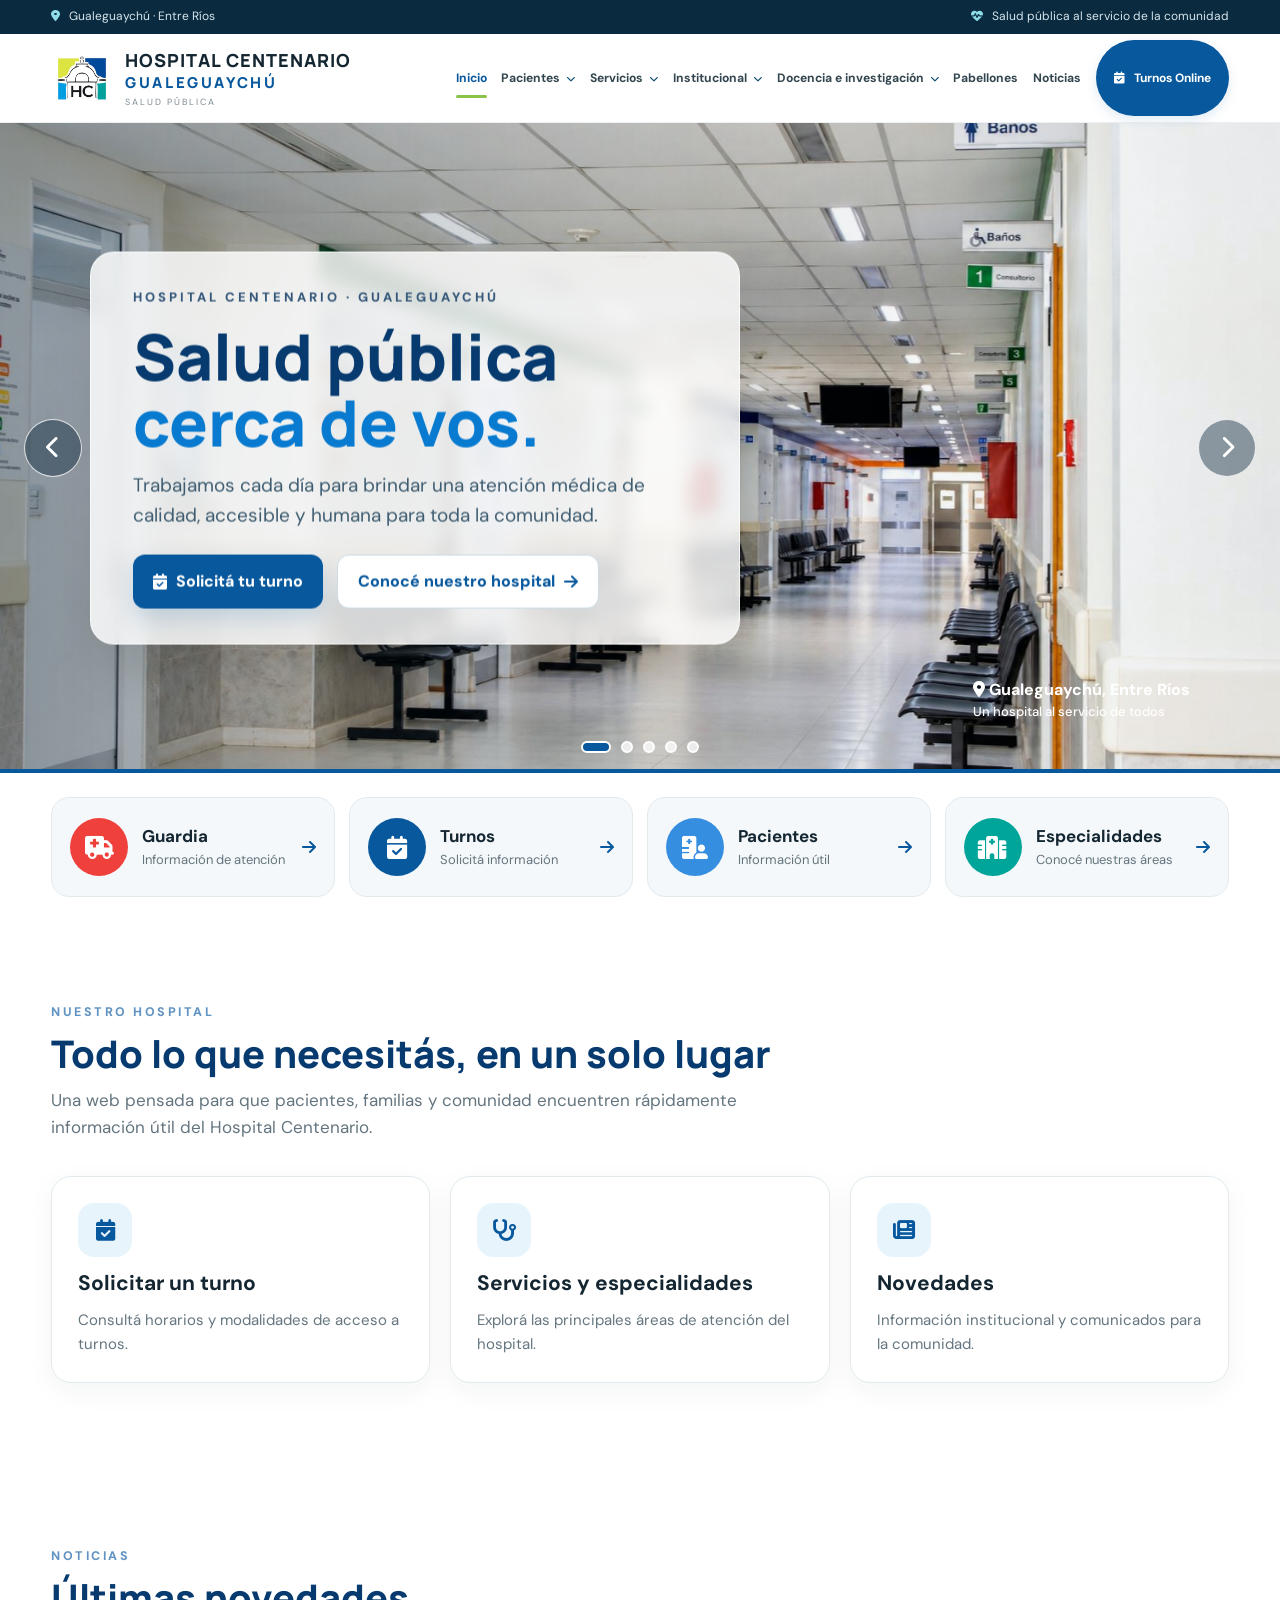
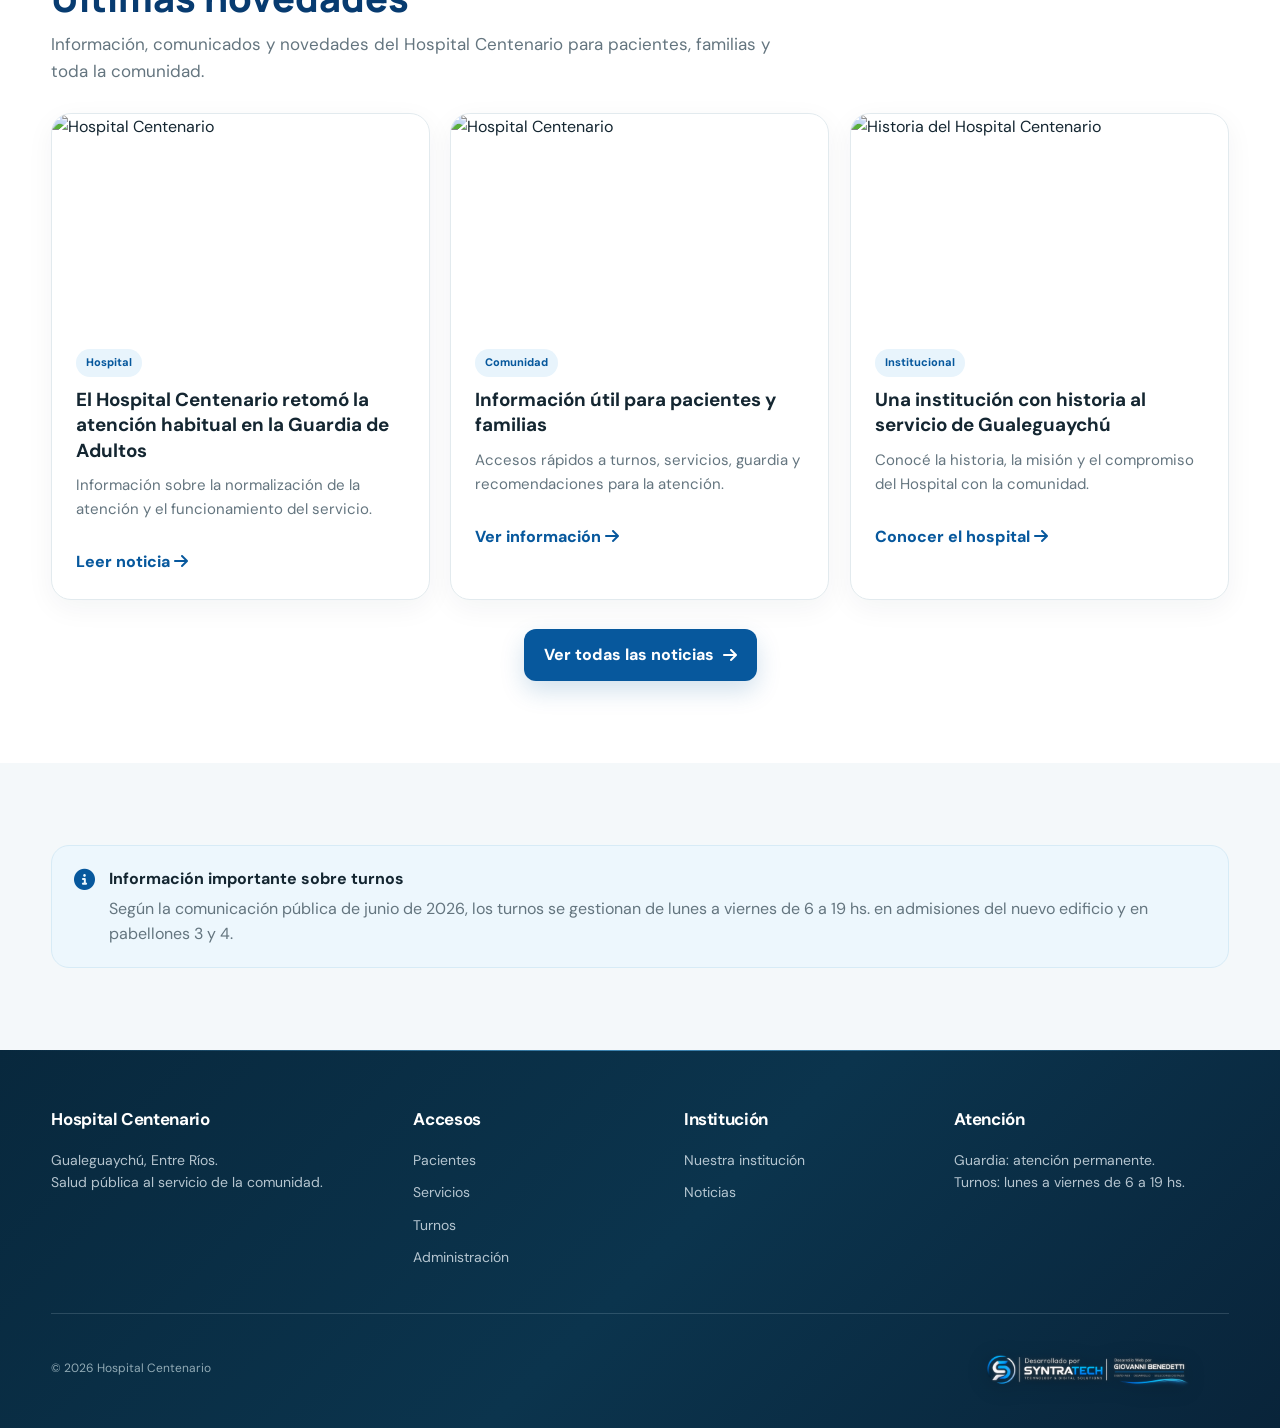
==== commit b06f7fe4: "Add files via upload" ====
--- a/index.html
+++ b/index.html
@@ -1,4 +1,4 @@
-<!doctype html><html lang="es"><head><meta charset="utf-8"><meta name="viewport" content="width=device-width,initial-scale=1"><meta name="description" content="Hospital Centenario Gualeguaychú"><title>Inicio | Hospital Centenario</title><link rel="preconnect" href="https://fonts.googleapis.com"><link rel="preconnect" href="https://fonts.gstatic.com" crossorigin><link href="https://fonts.googleapis.com/css2?family=DM+Sans:wght@400;500;600;700;800&family=Manrope:wght@700;800&display=swap" rel="stylesheet"><link rel="stylesheet" href="https://cdnjs.cloudflare.com/ajax/libs/font-awesome/6.5.2/css/all.min.css"><link rel="stylesheet" href="style.css"><link rel="stylesheet" href="portal.css"></head><body><div class="topbar"><div class="container topbar__inner"><span><i class="fa-solid fa-location-dot"></i> Gualeguaychú · Entre Ríos</span><span><i class="fa-solid fa-heart-pulse"></i> Salud pública al servicio de la comunidad</span></div></div><header class="header"><div class="container header__inner"><a class="brand" href="index.html"><img src="images/logo.png" alt="Hospital Centenario"><div class="brand__name"><strong>HOSPITAL CENTENARIO</strong><span>GUALEGUAYCHÚ</span><small>SALUD PÚBLICA</small></div></a><button class="menu-toggle" id="menuToggle" aria-label="Abrir menú"><i class="fa-solid fa-bars"></i></button><nav class="nav" id="nav"><a class="active" href="index.html">Inicio</a><div class="nav-dropdown is-active"><button class="nav-dropdown__toggle" type="button" aria-expanded="false" aria-haspopup="true">Pacientes <i class="fa-solid fa-chevron-down"></i></button><div class="nav-dropdown__menu"><a href="pacientes.html#guardia"><i class="fa-solid fa-truck-medical"></i><span><strong>Guardia y emergencias</strong><small>Información de atención</small></span></a><a href="pacientes.html#informacion"><i class="fa-solid fa-hospital-user"></i><span><strong>Información para pacientes</strong><small>Antes de venir y preguntas frecuentes</small></span></a><a href="calendario-vacunacion.html"><i class="fa-solid fa-syringe"></i><span><strong>Calendario de vacunación</strong><small>Calendario Nacional de Vacunación 2026</small></span></a></div></div><div class="nav-dropdown "><button class="nav-dropdown__toggle" type="button" aria-expanded="false" aria-haspopup="true">Servicios <i class="fa-solid fa-chevron-down"></i></button><div class="nav-dropdown__menu"><a href="servicios.html#especialidades"><i class="fa-solid fa-stethoscope"></i><span><strong>Especialidades</strong><small>Áreas de atención médica</small></span></a><a href="servicios.html#diagnostico"><i class="fa-solid fa-microscope"></i><span><strong>Diagnóstico y estudios</strong><small>Laboratorio e imágenes</small></span></a><a href="servicios.html#apoyo"><i class="fa-solid fa-hands-holding-circle"></i><span><strong>Servicios de apoyo</strong><small>Atención integral y acompañamiento</small></span></a><a href="servicios.html#farmacia"><i class="fa-solid fa-prescription-bottle-medical"></i><span><strong>Farmacia</strong><small>Información del servicio de farmacia</small></span></a></div></div><div class="nav-dropdown "><button class="nav-dropdown__toggle" type="button" aria-expanded="false" aria-haspopup="true">Institucional <i class="fa-solid fa-chevron-down"></i></button><div class="nav-dropdown__menu"><a href="institucional.html#historia"><i class="fa-solid fa-landmark"></i><span><strong>Nuestra historia</strong><small>Conocé nuestro recorrido</small></span></a><a href="institucional.html#valores"><i class="fa-solid fa-heart"></i><span><strong>Nuestros valores</strong><small>Principios que nos guían</small></span></a><a href="institucional.html#autoridades"><i class="fa-solid fa-users"></i><span><strong>Autoridades</strong><small>Equipo directivo</small></span></a><a href="institucional.html#ong"><i class="fa-solid fa-handshake-angle"></i><span><strong>ONG</strong><small>Organizaciones de la comunidad</small></span></a><a href="institucional.html#cooperadora"><i class="fa-solid fa-people-group"></i><span><strong>Cooperadora</strong><small>Colaboración con el hospital</small></span></a></div></div><div class="nav-dropdown"><button class="nav-dropdown__toggle" type="button" aria-expanded="false" aria-haspopup="true">Docencia e investigación <i class="fa-solid fa-chevron-down"></i></button><div class="nav-dropdown__menu"><a href="docencia-investigacion.html#residentes"><i class="fa-solid fa-user-doctor"></i><span><strong>Residentes</strong><small>Formación de profesionales</small></span></a><a href="docencia-investigacion.html#protocolos"><i class="fa-solid fa-file-medical"></i><span><strong>Protocolos</strong><small>Documentos y guías institucionales</small></span></a><a href="docencia-investigacion.html#cursos"><i class="fa-solid fa-graduation-cap"></i><span><strong>Cursos</strong><small>Capacitaciones y actividades</small></span></a></div></div><a class="nav-link" href="pabellones.html">Pabellones</a><a class="" href="noticias.html">Noticias</a><button class="btn btn--nav" data-turnos><i class="fa-solid fa-calendar-check"></i> Turnos Online</button></nav></div></header><main><section class="hero" id="inicio"><div class="hero__slide active"><img class="hero-photo hero-photo--01" src="images/hero-01-hq.jpg" fetchpriority="high" decoding="async" alt="Pasillo del Hospital Centenario con señalización de baños y consultorios"><div class="hero__content"><div class="eyebrow">HOSPITAL CENTENARIO · GUALEGUAYCHÚ</div><h1>Salud pública<br><span>cerca de vos.</span></h1><p>Trabajamos cada día para brindar una atención médica de calidad, accesible y humana para toda la comunidad.</p><div class="hero__actions"><a class="btn btn--primary" href="turnos.html"><i class="fa-solid fa-calendar-check"></i> Solicitá tu turno</a><a class="btn btn--outline" href="institucional.html">Conocé nuestro hospital <i class="fa-solid fa-arrow-right"></i></a></div></div><div class="hero__location"><i class="fa-solid fa-location-dot"></i> Gualeguaychú, Entre Ríos<small>Un hospital al servicio de todos</small></div></div><div class="hero__slide"><img class="hero-photo hero-photo--02" src="images/hero-02-hq.jpg" loading="lazy" decoding="async" alt="Fachada del Hospital Centenario de Gualeguaychú"><div class="hero__content"><div class="eyebrow">EQUIPO DE SALUD</div><h1>Profesionales<br><span>al servicio de la comunidad.</span></h1><p>Un equipo comprometido con la atención integral y el acompañamiento de cada paciente.</p><div class="hero__actions"><a class="btn btn--primary" href="servicios.html">Ver especialidades <i class="fa-solid fa-stethoscope"></i></a><a class="btn btn--outline" href="pacientes.html">Información para pacientes <i class="fa-solid fa-arrow-right"></i></a></div></div></div><div class="hero__slide"><img class="hero-photo hero-photo--03" src="images/hero-03-hq.jpg" loading="lazy" decoding="async" alt="Recepción y cartel de orientación por pabellones del hospital"><div class="hero__content"><div class="eyebrow">HISTORIA Y COMUNIDAD</div><h1>Una institución<br><span>con historia.</span></h1><p>Conocé nuestra institución y el lugar que ocupa en la historia sanitaria de Gualeguaychú.</p><div class="hero__actions"><a class="btn btn--primary" href="institucional.html">Nuestra historia <i class="fa-solid fa-arrow-right"></i></a></div></div></div><div class="hero__slide"><img class="hero-photo hero-photo--04" src="images/hero-04-hq.jpg" loading="lazy" decoding="async" alt="Asientos de la sala de espera del hospital"><div class="hero__content"><div class="eyebrow">ATENCIÓN Y SERVICIOS</div><h1>Encontrá la atención<br><span>que necesitás.</span></h1><p>Accedé a guardia, especialidades, laboratorio, diagnóstico y otros servicios.</p><div class="hero__actions"><a class="btn btn--primary" href="servicios.html">Ver servicios <i class="fa-solid fa-hospital"></i></a><a class="btn btn--outline" href="pacientes.html#guardia">Información de guardia <i class="fa-solid fa-arrow-right"></i></a></div></div></div><div class="hero__slide"><img class="hero-photo hero-photo--05" src="images/hero-05-hq.jpg" loading="lazy" decoding="async" alt="Pasillo interior del hospital con circulación de personas"><div class="hero__content"><div class="eyebrow">HOSPITAL CENTENARIO</div><h1>Más acceso,<br><span>más salud para todos.</span></h1><p>Información clara para ayudarte a gestionar turnos, consultas y trámites.</p><div class="hero__actions"><a class="btn btn--primary" href="turnos.html">Gestión de turnos <i class="fa-solid fa-calendar-check"></i></a><a class="btn btn--outline" href="pacientes.html">Guía para pacientes <i class="fa-solid fa-arrow-right"></i></a></div></div></div><button class="hero__arrow prev" aria-label="Anterior"><i class="fa-solid fa-chevron-left"></i></button><button class="hero__arrow next" aria-label="Siguiente"><i class="fa-solid fa-chevron-right"></i></button><div class="hero__dots"><button class="hero__dot active" aria-label="Slide 1"></button><button class="hero__dot" aria-label="Slide 2"></button><button class="hero__dot" aria-label="Slide 3"></button><button class="hero__dot" aria-label="Slide 4"></button><button class="hero__dot" aria-label="Slide 5"></button></div><div class="progress" id="heroProgress"></div></section><section class="access"><div class="container access__grid"><a class="access-card red" href="pacientes.html#guardia"><span class="access-icon"><i class="fa-solid fa-truck-medical"></i></span><span><strong>Guardia</strong><small>Información de atención</small></span><i class="fa-solid fa-arrow-right"></i></a><a class="access-card blue" href="turnos.html"><span class="access-icon"><i class="fa-solid fa-calendar-check"></i></span><span><strong>Turnos</strong><small>Solicitá información</small></span><i class="fa-solid fa-arrow-right"></i></a><a class="access-card cyan" href="pacientes.html"><span class="access-icon"><i class="fa-solid fa-hospital-user"></i></span><span><strong>Pacientes</strong><small>Información útil</small></span><i class="fa-solid fa-arrow-right"></i></a><a class="access-card green" href="servicios.html"><span class="access-icon"><i class="fa-solid fa-hospital"></i></span><span><strong>Especialidades</strong><small>Conocé nuestras áreas</small></span><i class="fa-solid fa-arrow-right"></i></a></div></section><section class="section"><div class="container"><div class="section-head"><div class="eyebrow-blue">NUESTRO HOSPITAL</div><h2>Todo lo que necesitás, en un solo lugar</h2><p class="section-lead">Una web pensada para que pacientes, familias y comunidad encuentren rápidamente información útil del Hospital Centenario.</p></div><div class="grid-3"><a class="card" href="turnos.html"><div class="iconbox"><i class="fa-solid fa-calendar-check"></i></div><h3>Solicitar un turno</h3><p>Consultá horarios y modalidades de acceso a turnos.</p></a><a class="card" href="servicios.html"><div class="iconbox"><i class="fa-solid fa-stethoscope"></i></div><h3>Servicios y especialidades</h3><p>Explorá las principales áreas de atención del hospital.</p></a><a class="card" href="noticias.html"><div class="iconbox"><i class="fa-solid fa-newspaper"></i></div><h3>Novedades</h3><p>Información institucional y comunicados para la comunidad.</p></a></div></div></section><section class="section news-home"><div class="container"><div class="section-head"><div class="eyebrow-blue">NOTICIAS</div><h2>Últimas novedades</h2><p class="section-lead">Información, comunicados y novedades del Hospital Centenario para pacientes, familias y toda la comunidad.</p></div><div class="grid-3"><article class="card news-card"><img class="hero-photo hero-photo--05" src="https://viapais.com.ar/_next/image/?q=75&url=https%3A%2F%2Fweb-viapais.lilax.io%2Fresizer%2Fv2%2FGEYTQZTFGJTDCZJWHEZTMZJYGQ.jpg&w=980" loading="lazy" decoding="async" alt="Hospital Centenario"><div class="news-card__body"><span class="tag">Hospital</span><h3>El Hospital Centenario retomó la atención habitual en la Guardia de Adultos</h3><p>Información sobre la normalización de la atención y el funcionamiento del servicio.</p><a href="noticias.html">Leer noticia <i class="fa-solid fa-arrow-right"></i></a></div></article><article class="card news-card"><img class="hero-photo hero-photo--01" src="https://eldiacdn.eleco.com.ar/media/2024/01/hospital_bice.jpeg" fetchpriority="high" decoding="async" alt="Hospital Centenario"><div class="news-card__body"><span class="tag">Comunidad</span><h3>Información útil para pacientes y familias</h3><p>Accesos rápidos a turnos, servicios, guardia y recomendaciones para la atención.</p><a href="pacientes.html">Ver información <i class="fa-solid fa-arrow-right"></i></a></div></article><article class="card news-card"><img class="hero-photo hero-photo--03" src="https://media.lacapital.com.ar/p/254cf9d6b8d3db5d94f2492c97a70200/adjuntos/205/imagenes/009/800/0009800820/1200x675/smart/hospital-bicentenario-gualeguaychu-interiorjpg.jpg" loading="lazy" decoding="async" alt="Historia del Hospital Centenario"><div class="news-card__body"><span class="tag">Institucional</span><h3>Una institución con historia al servicio de Gualeguaychú</h3><p>Conocé la historia, la misión y el compromiso del Hospital con la comunidad.</p><a href="institucional.html">Conocer el hospital <i class="fa-solid fa-arrow-right"></i></a></div></article></div><div class="section-actions"><a class="btn btn--primary" href="noticias.html">Ver todas las noticias <i class="fa-solid fa-arrow-right"></i></a></div></div></section><section class="section alt"><div class="container"><div class="notice"><i class="fa-solid fa-circle-info"></i><div><strong>Información importante sobre turnos</strong><p>Según la comunicación pública de junio de 2026, los turnos se gestionan de lunes a viernes de 6 a 19 hs. en admisiones del nuevo edificio y en pabellones 3 y 4.</p></div></div></div></section></main><footer class="footer"><div class="container footer__grid"><div><h3>Hospital Centenario</h3><p>Gualeguaychú, Entre Ríos.<br>Salud pública al servicio de la comunidad.</p></div><div class="footer-column footer-column--access"><h3>Accesos</h3><a href="pacientes.html">Pacientes</a><a href="servicios.html">Servicios</a><a href="turnos.html">Turnos</a></div><div class="footer-column footer-column--institution"><h3>Institución</h3><a href="institucional.html">Nuestra institución</a><a href="noticias.html">Noticias</a></div><div><h3>Atención</h3><p>Guardia: atención permanente.</p><p>Turnos: lunes a viernes de 6 a 19 hs.</p></div></div><div class="container footer__bottom"><span>© <span id="year"></span> Hospital Centenario</span><span class="footer-project-label"></span><span class="footer-project-signature"><img src="images/firma-syntratech.png" alt="Desarrollado por SyntraTech — Desarrollo Web por Giovanni Benedetti" loading="lazy"></span></div>
+<!doctype html><html lang="es"><head><meta charset="utf-8"><meta name="viewport" content="width=device-width,initial-scale=1"><meta name="description" content="Hospital Centenario Gualeguaychú"><title>Inicio | Hospital Centenario</title><link rel="preconnect" href="https://fonts.googleapis.com"><link rel="preconnect" href="https://fonts.gstatic.com" crossorigin><link href="https://fonts.googleapis.com/css2?family=DM+Sans:wght@400;500;600;700;800&family=Manrope:wght@700;800&display=swap" rel="stylesheet"><link rel="stylesheet" href="https://cdnjs.cloudflare.com/ajax/libs/font-awesome/6.5.2/css/all.min.css"><link rel="stylesheet" href="style.css"><link rel="stylesheet" href="portal.css"></head><body><div class="topbar"><div class="container topbar__inner"><span><i class="fa-solid fa-location-dot"></i> Gualeguaychú · Entre Ríos</span><span><i class="fa-solid fa-heart-pulse"></i> Salud pública al servicio de la comunidad</span></div></div><header class="header"><div class="container header__inner"><a class="brand" href="index.html"><img src="images/logo.png" alt="Hospital Centenario"><div class="brand__name"><strong>HOSPITAL CENTENARIO</strong><span>GUALEGUAYCHÚ</span><small>SALUD PÚBLICA</small></div></a><button class="menu-toggle" id="menuToggle" aria-label="Abrir menú"><i class="fa-solid fa-bars"></i></button><nav class="nav" id="nav"><a class="active" href="index.html">Inicio</a><div class="nav-dropdown"><button class="nav-dropdown__toggle" type="button" aria-expanded="false" aria-haspopup="true">Pacientes <i class="fa-solid fa-chevron-down"></i></button><div class="nav-dropdown__menu"><a href="pacientes.html#guardia"><i class="fa-solid fa-truck-medical"></i><span><strong>Guardia y emergencias</strong><small>Información de atención</small></span></a><a href="pacientes.html#informacion"><i class="fa-solid fa-hospital-user"></i><span><strong>Información para pacientes</strong><small>Antes de venir y preguntas frecuentes</small></span></a><a href="calendario-vacunacion.html"><i class="fa-solid fa-syringe"></i><span><strong>Calendario de vacunación</strong><small>Calendario Nacional de Vacunación 2026</small></span></a></div></div><div class="nav-dropdown "><button class="nav-dropdown__toggle" type="button" aria-expanded="false" aria-haspopup="true">Servicios <i class="fa-solid fa-chevron-down"></i></button><div class="nav-dropdown__menu"><a href="servicios.html#especialidades"><i class="fa-solid fa-stethoscope"></i><span><strong>Especialidades</strong><small>Áreas de atención médica</small></span></a><a href="servicios.html#diagnostico"><i class="fa-solid fa-microscope"></i><span><strong>Diagnóstico y estudios</strong><small>Laboratorio e imágenes</small></span></a><a href="servicios.html#apoyo"><i class="fa-solid fa-hands-holding-circle"></i><span><strong>Servicios de apoyo</strong><small>Atención integral y acompañamiento</small></span></a><a href="servicios.html#farmacia"><i class="fa-solid fa-prescription-bottle-medical"></i><span><strong>Farmacia</strong><small>Información del servicio de farmacia</small></span></a></div></div><div class="nav-dropdown "><button class="nav-dropdown__toggle" type="button" aria-expanded="false" aria-haspopup="true">Institucional <i class="fa-solid fa-chevron-down"></i></button><div class="nav-dropdown__menu"><a href="institucional.html#historia"><i class="fa-solid fa-landmark"></i><span><strong>Nuestra historia</strong><small>Conocé nuestro recorrido</small></span></a><a href="institucional.html#valores"><i class="fa-solid fa-heart"></i><span><strong>Nuestros valores</strong><small>Principios que nos guían</small></span></a><a href="institucional.html#autoridades"><i class="fa-solid fa-users"></i><span><strong>Autoridades</strong><small>Equipo directivo</small></span></a><a href="institucional.html#ong"><i class="fa-solid fa-handshake-angle"></i><span><strong>ONG</strong><small>Organizaciones de la comunidad</small></span></a><a href="institucional.html#cooperadora"><i class="fa-solid fa-people-group"></i><span><strong>Cooperadora</strong><small>Colaboración con el hospital</small></span></a></div></div><div class="nav-dropdown"><button class="nav-dropdown__toggle" type="button" aria-expanded="false" aria-haspopup="true">Docencia e investigación <i class="fa-solid fa-chevron-down"></i></button><div class="nav-dropdown__menu"><a href="docencia-investigacion.html#residentes"><i class="fa-solid fa-user-doctor"></i><span><strong>Residentes</strong><small>Formación de profesionales</small></span></a><a href="docencia-investigacion.html#protocolos"><i class="fa-solid fa-file-medical"></i><span><strong>Protocolos</strong><small>Documentos y guías institucionales</small></span></a><a href="docencia-investigacion.html#cursos"><i class="fa-solid fa-graduation-cap"></i><span><strong>Cursos</strong><small>Capacitaciones y actividades</small></span></a></div></div><a class="nav-link" href="pabellones.html">Pabellones</a><a class="" href="noticias.html">Noticias</a><a class="btn btn--nav" href="turnos-online.html" target="_blank" rel="noopener noreferrer"><i class="fa-solid fa-calendar-check"></i> Turnos Online</a></nav></div></header><main><section class="hero" id="inicio"><div class="hero__slide active"><img class="hero-photo hero-photo--01" src="images/hero-01-hq.jpg" fetchpriority="high" decoding="async" alt="Pasillo del Hospital Centenario con señalización de baños y consultorios"><div class="hero__content"><div class="eyebrow">HOSPITAL CENTENARIO · GUALEGUAYCHÚ</div><h1>Salud pública<br><span>cerca de vos.</span></h1><p>Trabajamos cada día para brindar una atención médica de calidad, accesible y humana para toda la comunidad.</p><div class="hero__actions"><a class="btn btn--primary" href="turnos-online.html" target="_blank" rel="noopener noreferrer"><i class="fa-solid fa-calendar-check"></i> Solicitá tu turno</a><a class="btn btn--outline" href="institucional.html">Conocé nuestro hospital <i class="fa-solid fa-arrow-right"></i></a></div></div><div class="hero__location"><i class="fa-solid fa-location-dot"></i> Gualeguaychú, Entre Ríos<small>Un hospital al servicio de todos</small></div></div><div class="hero__slide"><img class="hero-photo hero-photo--02" src="images/hero-02-hq.jpg" loading="lazy" decoding="async" alt="Fachada del Hospital Centenario de Gualeguaychú"><div class="hero__content"><div class="eyebrow">EQUIPO DE SALUD</div><h1>Profesionales<br><span>al servicio de la comunidad.</span></h1><p>Un equipo comprometido con la atención integral y el acompañamiento de cada paciente.</p><div class="hero__actions"><a class="btn btn--primary" href="servicios.html">Ver especialidades <i class="fa-solid fa-stethoscope"></i></a><a class="btn btn--outline" href="pacientes.html">Información para pacientes <i class="fa-solid fa-arrow-right"></i></a></div></div></div><div class="hero__slide"><img class="hero-photo hero-photo--03" src="images/hero-03-hq.jpg" loading="lazy" decoding="async" alt="Recepción y cartel de orientación por pabellones del hospital"><div class="hero__content"><div class="eyebrow">HISTORIA Y COMUNIDAD</div><h1>Una institución<br><span>con historia.</span></h1><p>Conocé nuestra institución y el lugar que ocupa en la historia sanitaria de Gualeguaychú.</p><div class="hero__actions"><a class="btn btn--primary" href="institucional.html">Nuestra historia <i class="fa-solid fa-arrow-right"></i></a></div></div></div><div class="hero__slide"><img class="hero-photo hero-photo--04" src="images/hero-04-hq.jpg" loading="lazy" decoding="async" alt="Asientos de la sala de espera del hospital"><div class="hero__content"><div class="eyebrow">ATENCIÓN Y SERVICIOS</div><h1>Encontrá la atención<br><span>que necesitás.</span></h1><p>Accedé a guardia, especialidades, laboratorio, diagnóstico y otros servicios.</p><div class="hero__actions"><a class="btn btn--primary" href="servicios.html">Ver servicios <i class="fa-solid fa-hospital"></i></a><a class="btn btn--outline" href="pacientes.html#guardia">Información de guardia <i class="fa-solid fa-arrow-right"></i></a></div></div></div><div class="hero__slide"><img class="hero-photo hero-photo--05" src="images/hero-05-hq.jpg" loading="lazy" decoding="async" alt="Pasillo interior del hospital con circulación de personas"><div class="hero__content"><div class="eyebrow">HOSPITAL CENTENARIO</div><h1>Más acceso,<br><span>más salud para todos.</span></h1><p>Información clara para ayudarte a gestionar turnos, consultas y trámites.</p><div class="hero__actions"><a class="btn btn--primary" href="turnos-online.html" target="_blank" rel="noopener noreferrer">Gestión de turnos <i class="fa-solid fa-calendar-check"></i></a><a class="btn btn--outline" href="pacientes.html">Guía para pacientes <i class="fa-solid fa-arrow-right"></i></a></div></div></div><button class="hero__arrow prev" aria-label="Anterior"><i class="fa-solid fa-chevron-left"></i></button><button class="hero__arrow next" aria-label="Siguiente"><i class="fa-solid fa-chevron-right"></i></button><div class="hero__dots"><button class="hero__dot active" aria-label="Slide 1"></button><button class="hero__dot" aria-label="Slide 2"></button><button class="hero__dot" aria-label="Slide 3"></button><button class="hero__dot" aria-label="Slide 4"></button><button class="hero__dot" aria-label="Slide 5"></button></div><div class="progress" id="heroProgress"></div></section><section class="access"><div class="container access__grid"><a class="access-card red" href="pacientes.html#guardia"><span class="access-icon"><i class="fa-solid fa-truck-medical"></i></span><span><strong>Guardia</strong><small>Información de atención</small></span><i class="fa-solid fa-arrow-right"></i></a><a class="access-card blue" href="turnos-online.html" target="_blank" rel="noopener noreferrer"><span class="access-icon"><i class="fa-solid fa-calendar-check"></i></span><span><strong>Turnos</strong><small>Solicitá información</small></span><i class="fa-solid fa-arrow-right"></i></a><a class="access-card cyan" href="pacientes.html"><span class="access-icon"><i class="fa-solid fa-hospital-user"></i></span><span><strong>Pacientes</strong><small>Información útil</small></span><i class="fa-solid fa-arrow-right"></i></a><a class="access-card green" href="servicios.html"><span class="access-icon"><i class="fa-solid fa-hospital"></i></span><span><strong>Especialidades</strong><small>Conocé nuestras áreas</small></span><i class="fa-solid fa-arrow-right"></i></a></div></section><section class="section"><div class="container"><div class="section-head"><div class="eyebrow-blue">NUESTRO HOSPITAL</div><h2>Todo lo que necesitás, en un solo lugar</h2><p class="section-lead">Una web pensada para que pacientes, familias y comunidad encuentren rápidamente información útil del Hospital Centenario.</p></div><div class="grid-3"><a class="card" href="turnos-online.html" target="_blank" rel="noopener noreferrer"><div class="iconbox"><i class="fa-solid fa-calendar-check"></i></div><h3>Solicitar un turno</h3><p>Consultá horarios y modalidades de acceso a turnos.</p></a><a class="card" href="servicios.html"><div class="iconbox"><i class="fa-solid fa-stethoscope"></i></div><h3>Servicios y especialidades</h3><p>Explorá las principales áreas de atención del hospital.</p></a><a class="card" href="noticias.html"><div class="iconbox"><i class="fa-solid fa-newspaper"></i></div><h3>Novedades</h3><p>Información institucional y comunicados para la comunidad.</p></a></div></div></section><section class="section news-home"><div class="container"><div class="section-head"><div class="eyebrow-blue">NOTICIAS</div><h2>Últimas novedades</h2><p class="section-lead">Información, comunicados y novedades del Hospital Centenario para pacientes, familias y toda la comunidad.</p></div><div class="grid-3"><article class="card news-card"><img class="hero-photo hero-photo--05" src="https://viapais.com.ar/_next/image/?q=75&url=https%3A%2F%2Fweb-viapais.lilax.io%2Fresizer%2Fv2%2FGEYTQZTFGJTDCZJWHEZTMZJYGQ.jpg&w=980" loading="lazy" decoding="async" alt="Hospital Centenario"><div class="news-card__body"><span class="tag">Hospital</span><h3>El Hospital Centenario retomó la atención habitual en la Guardia de Adultos</h3><p>Información sobre la normalización de la atención y el funcionamiento del servicio.</p><a href="noticias.html">Leer noticia <i class="fa-solid fa-arrow-right"></i></a></div></article><article class="card news-card"><img class="hero-photo hero-photo--01" src="https://eldiacdn.eleco.com.ar/media/2024/01/hospital_bice.jpeg" fetchpriority="high" decoding="async" alt="Hospital Centenario"><div class="news-card__body"><span class="tag">Comunidad</span><h3>Información útil para pacientes y familias</h3><p>Accesos rápidos a turnos, servicios, guardia y recomendaciones para la atención.</p><a href="pacientes.html">Ver información <i class="fa-solid fa-arrow-right"></i></a></div></article><article class="card news-card"><img class="hero-photo hero-photo--03" src="https://media.lacapital.com.ar/p/254cf9d6b8d3db5d94f2492c97a70200/adjuntos/205/imagenes/009/800/0009800820/1200x675/smart/hospital-bicentenario-gualeguaychu-interiorjpg.jpg" loading="lazy" decoding="async" alt="Historia del Hospital Centenario"><div class="news-card__body"><span class="tag">Institucional</span><h3>Una institución con historia al servicio de Gualeguaychú</h3><p>Conocé la historia, la misión y el compromiso del Hospital con la comunidad.</p><a href="institucional.html">Conocer el hospital <i class="fa-solid fa-arrow-right"></i></a></div></article></div><div class="section-actions"><a class="btn btn--primary" href="noticias.html">Ver todas las noticias <i class="fa-solid fa-arrow-right"></i></a></div></div></section><section class="section alt"><div class="container"><div class="notice"><i class="fa-solid fa-circle-info"></i><div><strong>Información importante sobre turnos</strong><p>Según la comunicación pública de junio de 2026, los turnos se gestionan de lunes a viernes de 6 a 19 hs. en admisiones del nuevo edificio y en pabellones 3 y 4.</p></div></div></div></section></main><footer class="footer"><div class="container footer__grid"><div><h3>Hospital Centenario</h3><p>Gualeguaychú, Entre Ríos.<br>Salud pública al servicio de la comunidad.</p></div><div class="footer-column footer-column--access"><h3>Accesos</h3><a href="pacientes.html">Pacientes</a><a href="servicios.html">Servicios</a><a href="turnos-online.html" target="_blank" rel="noopener noreferrer">Turnos</a><a href="administracion.html" target="_blank" rel="noopener noreferrer">Administración</a></div><div class="footer-column footer-column--institution"><h3>Institución</h3><a href="institucional.html">Nuestra institución</a><a href="noticias.html">Noticias</a></div><div><h3>Atención</h3><p>Guardia: atención permanente.</p><p>Turnos: lunes a viernes de 6 a 19 hs.</p></div></div><div class="container footer__bottom"><span>© <span id="year"></span> Hospital Centenario</span><span class="footer-project-label"></span><span class="footer-project-signature"><img src="images/firma-syntratech.png" alt="Desarrollado por SyntraTech — Desarrollo Web por Giovanni Benedetti" loading="lazy"></span></div>
 
-</footer><button class="backtop" id="backTop" aria-label="Volver arriba"><i class="fa-solid fa-arrow-up"></i></button><div class="modal" id="turnModal"><div class="modal__box"><button class="modal__close" data-close aria-label="Cerrar"><i class="fa-solid fa-xmark"></i></button><div class="eyebrow-blue">GESTIÓN DE TURNOS</div><h2>¿Cómo querés gestionar tu turno?</h2><p>La información publicada en junio de 2026 indica atención para turnos de lunes a viernes de 6 a 19 hs. en admisiones del nuevo edificio y pabellones 3 y 4.</p><div class="modal-actions"><a href="turnos.html"><strong>Ver información completa</strong><span>Horarios, admisiones y cancelaciones</span></a><a href="tel:+543446428034"><strong>Llamar al hospital</strong><span>+54 3446 42-8034</span></a></div></div></div><script src="portal.js"></script><script src="script.js"></script><script src="v40-enhancements.js"></script>
+</footer><button class="backtop" id="backTop" aria-label="Volver arriba"><i class="fa-solid fa-arrow-up"></i></button><div class="modal" id="turnModal"><div class="modal__box"><button class="modal__close" data-close aria-label="Cerrar"><i class="fa-solid fa-xmark"></i></button><div class="eyebrow-blue">GESTIÓN DE TURNOS</div><h2>¿Cómo querés gestionar tu turno?</h2><p>La información publicada en junio de 2026 indica atención para turnos de lunes a viernes de 6 a 19 hs. en admisiones del nuevo edificio y pabellones 3 y 4.</p><div class="modal-actions"><a href="turnos-online.html" target="_blank" rel="noopener noreferrer"><strong>Ver información completa</strong><span>Horarios, admisiones y cancelaciones</span></a><a href="tel:+543446428034"><strong>Llamar al hospital</strong><span>+54 3446 42-8034</span></a></div></div></div><script src="portal.js"></script><script src="script.js"></script><script src="v40-enhancements.js"></script>
 </body></html>
--- a/style.css
+++ b/style.css
@@ -635,3 +635,41 @@
   .appointment-receipt { position: absolute; left: 0; top: 0; width: 100%; box-shadow: none; }
   .receipt-actions { display: none !important; }
 }
+
+
+/* V54 — navegación alineada y estados hover corregidos */
+.header__inner{align-items:center;}
+.nav{align-items:center;}
+.nav > a,
+.nav-dropdown__toggle{
+  display:flex;
+  align-items:center;
+  justify-content:center;
+  box-sizing:border-box;
+  min-height:76px;
+  height:76px;
+  padding-top:0 !important;
+  padding-bottom:0 !important;
+  margin:0;
+  line-height:1.2;
+  vertical-align:middle;
+}
+.nav-dropdown{height:76px;align-items:center;}
+.nav-dropdown__toggle{position:relative;}
+/* La línea verde solo se muestra al pasar el cursor o al enfocar con teclado. */
+.nav-dropdown__toggle:after{content:none !important;}
+.nav-dropdown:hover .nav-dropdown__toggle:after,
+.nav-dropdown:focus-within .nav-dropdown__toggle:after{
+  content:"" !important;
+  position:absolute;
+  left:0;right:0;bottom:18px;
+  height:3px;border-radius:10px;background:#8bc34a;
+}
+.nav-dropdown:hover .nav-dropdown__toggle,
+.nav-dropdown:focus-within .nav-dropdown__toggle{color:var(--blue);}
+@media(max-width:760px){
+  .nav-dropdown{height:auto;}
+  .nav > a,.nav-dropdown__toggle{min-height:44px;height:auto;padding:12px 10px !important;}
+  .nav-dropdown:hover .nav-dropdown__toggle:after,
+  .nav-dropdown:focus-within .nav-dropdown__toggle:after{display:none;}
+}
--- a/portal.css
+++ b/portal.css
@@ -673,3 +673,63 @@
   .nav > a,.nav-dropdown__toggle{white-space:normal;font-size:15px;}
   .nav-dropdown__toggle{line-height:1.35;}
 }
+
+
+/* V54 — navegación alineada y estados hover corregidos */
+.header__inner{align-items:center;}
+.nav{align-items:center;}
+.nav > a,
+.nav-dropdown__toggle{
+  display:flex;
+  align-items:center;
+  justify-content:center;
+  box-sizing:border-box;
+  min-height:76px;
+  height:76px;
+  padding-top:0 !important;
+  padding-bottom:0 !important;
+  margin:0;
+  line-height:1.2;
+  vertical-align:middle;
+}
+.nav-dropdown{height:76px;align-items:center;}
+.nav-dropdown__toggle{position:relative;}
+/* La línea verde solo se muestra al pasar el cursor o al enfocar con teclado. */
+.nav-dropdown__toggle:after{content:none !important;}
+.nav-dropdown:hover .nav-dropdown__toggle:after,
+.nav-dropdown:focus-within .nav-dropdown__toggle:after{
+  content:"" !important;
+  position:absolute;
+  left:0;right:0;bottom:18px;
+  height:3px;border-radius:10px;background:#8bc34a;
+}
+.nav-dropdown:hover .nav-dropdown__toggle,
+.nav-dropdown:focus-within .nav-dropdown__toggle{color:var(--blue);}
+@media(max-width:760px){
+  .nav-dropdown{height:auto;}
+  .nav > a,.nav-dropdown__toggle{min-height:44px;height:auto;padding:12px 10px !important;}
+  .nav-dropdown:hover .nav-dropdown__toggle:after,
+  .nav-dropdown:focus-within .nav-dropdown__toggle:after{display:none;}
+}
+
+/* Ajuste visual del acceso Turnos Online en la navegación principal */
+.header .nav a.btn--nav{
+  padding:12px 18px;
+  min-height:44px;
+  border-radius:999px;
+  background:#07589d;
+  color:#fff;
+  line-height:1.2;
+  white-space:nowrap;
+  box-shadow:0 4px 12px rgba(7,88,157,.12);
+}
+.header .nav a.btn--nav:hover{
+  background:#06477f;
+  color:#fff;
+  transform:translateY(-1px);
+  box-shadow:0 7px 16px rgba(7,88,157,.2);
+}
+.header .nav a.btn--nav:after{display:none}
+@media(max-width:760px){
+  .header .nav a.btn--nav{margin:5px 0;padding:13px 14px;min-height:44px;border-radius:12px;justify-content:flex-start}
+}
